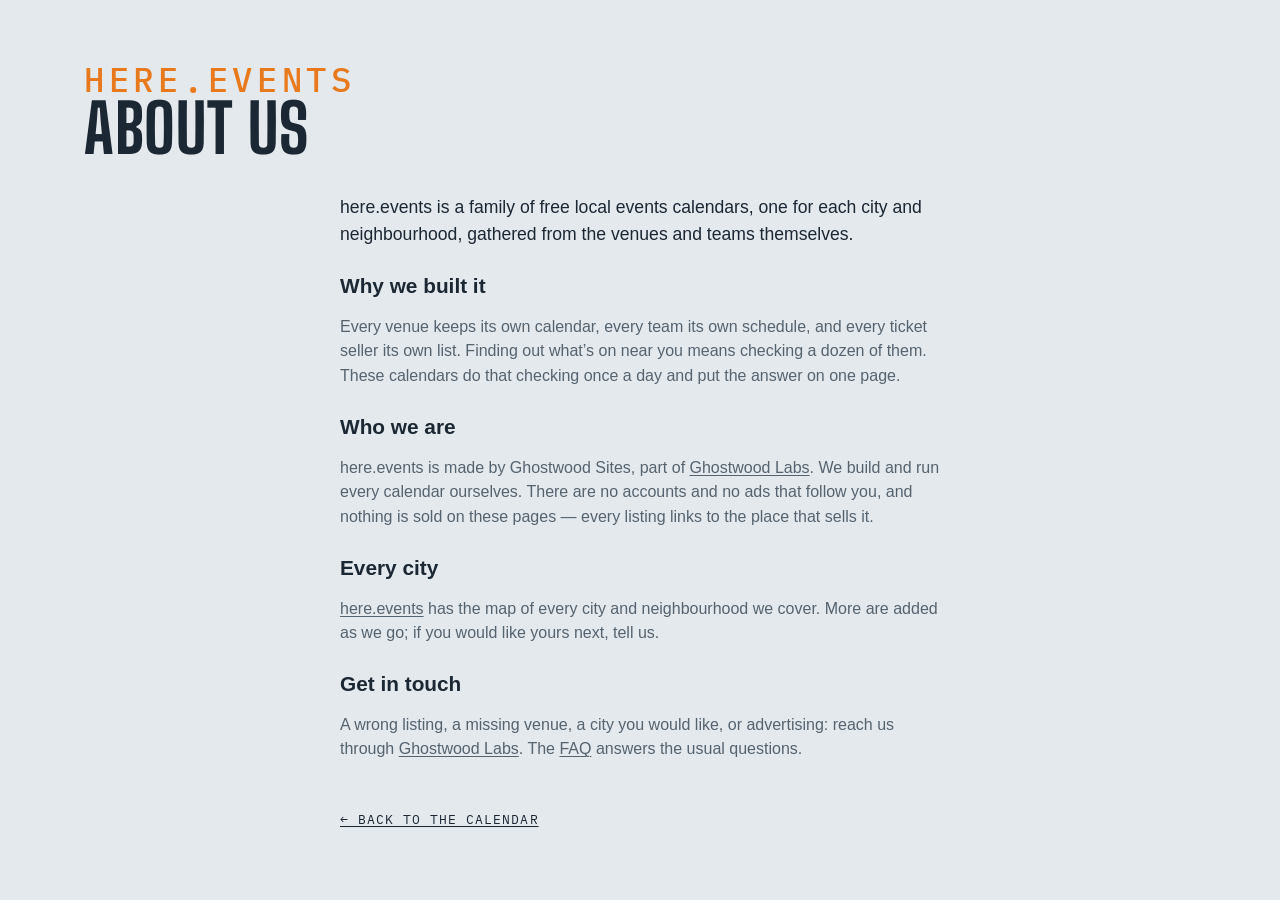
==== site/about.html @ 130ee38e "Sources and About Us as their own pages, FAQ the same on every site, More Cities centred Co-Authored" ====
<!DOCTYPE html>
<html lang="en">
<head>
<meta charset="utf-8">
<meta name="viewport" content="width=device-width, initial-scale=1, viewport-fit=cover">
<meta name="theme-color" media="(prefers-color-scheme: light)" content="#edf1f4">
<meta name="theme-color" media="(prefers-color-scheme: dark)" content="#141a20">
<script>
  try {
    var t = localStorage.getItem('lqa-theme');
    var PHONE = '(max-width: 640px), (pointer: coarse) and (max-height: 500px)';
    if ((t === 'light' || t === 'dark') && !matchMedia(PHONE).matches) document.documentElement.dataset.theme = t;
  } catch (e) { /* no storage — system it is */ }
</script>
<title>About Us — here.events</title>
<meta name="description" content="About here.events: free local events calendars for each city and neighbourhood, gathered from the venues and teams themselves.">
<link rel="icon" href="favicon.svg" type="image/svg+xml">
<link rel="preconnect" href="https://fonts.googleapis.com">
<link rel="preconnect" href="https://fonts.gstatic.com" crossorigin>
<link href="https://fonts.googleapis.com/css2?family=Big+Shoulders:opsz,wght@10..72,500;10..72,700&family=IBM+Plex+Mono:wght@400;500&display=swap" rel="stylesheet">
<link rel="stylesheet" href="styles.css?v=__V__">
<script src="city.js?v=__V__"></script>
</head>
<body>

<!-- the Ghostwood Labs mark, drawn once; the masthead and the footer <use> it -->
<svg width="0" height="0" style="position:absolute" aria-hidden="true">
  <symbol id="gw-mark" viewBox="0 0 576 576">
    <g fill="none" stroke="currentColor" stroke-width="24" stroke-linecap="round" stroke-linejoin="round">
      <path d="M300.19 51.03A26 26 0 0 1 275.81 51.03L235.63 29.71A26 26 0 0 0 210.57 30.08L103.63 91.02A26 26 0 0 0 90.5 113.61L90.5 161.4A26 26 0 0 1 77.38 183.98L39.62 205.52A26 26 0 0 0 26.5 228.1L26.5 347.9A26 26 0 0 0 39.62 370.48L77.38 392.02A26 26 0 0 1 90.5 414.6L90.5 462.39A26 26 0 0 0 103.63 484.98L210.57 545.92A26 26 0 0 0 235.63 546.29L275.81 524.97A26 26 0 0 1 300.19 524.97L340.37 546.29A26 26 0 0 0 365.43 545.92L472.37 484.98A26 26 0 0 0 485.5 462.39L485.5 414.6A26 26 0 0 1 498.62 392.02L536.38 370.48A26 26 0 0 0 549.5 347.9L549.5 228.1A26 26 0 0 0 536.38 205.52L498.62 183.98A26 26 0 0 1 485.5 161.4L485.5 113.61A26 26 0 0 0 472.37 91.02L365.43 30.08A26 26 0 0 0 340.37 29.71L300.19 51.03Z"/>
      <path d="M288 57.5L288 177.5"/>
      <path d="M288 518.5L288 403.5"/>
      <path d="M90.5 176.5L144.63 204.58A26 26 0 0 0 169.19 204.26L209.58 181.92A26 26 0 0 0 223 159.17L223 101.5L158.5 137.5"/>
      <path d="M485.5 176.5L431.37 204.58A26 26 0 0 1 406.81 204.26L366.42 181.92A26 26 0 0 1 353 159.17L353 101.5L417.5 137.5"/>
      <path d="M157 211L157 287.5"/>
      <path d="M419 211L419 287.5"/>
      <path d="M90.5 399.5L144.63 371.42A26 26 0 0 1 169.19 371.74L209.58 394.08A26 26 0 0 1 223 416.83L223 474.5L158.5 438.5"/>
      <path d="M485.5 399.5L431.37 371.42A26 26 0 0 0 406.81 371.74L366.42 394.08A26 26 0 0 0 353 416.83L353 474.5L417.5 438.5"/>
      <path d="M26.5 288L92 325.5L92 250.5"/>
      <path d="M549.5 288L484 325.5L484 250.5"/>
    </g>
  </symbol>
</svg>

<!-- About us (Steve, 2026-10-29: "Create an about us section just to the left of FAQ, make it work
     the same"): one shared page for every city, word for word, like the FAQ. Styled by .ad-page. -->
<header class="masthead">
  <div class="masthead-text">
    <p class="eyebrow">here.events</p>
    <h1>About Us</h1>
  </div>
</header>
<main class="ad-page about-page">
  <p class="ad-lead">here.events is a family of free local events calendars, one for each city and neighbourhood, gathered from the venues and teams themselves.</p>

  <h2>Why we built it</h2>
  <p>Every venue keeps its own calendar, every team its own schedule, and every ticket seller its own list. Finding out what’s on near you means checking a dozen of them. These calendars do that checking once a day and put the answer on one page.</p>

  <h2>Who we are</h2>
  <p>here.events is made by Ghostwood Sites, part of <a href="https://ghostwoodlabs.com/" rel="noopener">Ghostwood Labs</a>. We build and run every calendar ourselves. There are no accounts and no ads that follow you, and nothing is sold on these pages — every listing links to the place that sells it.</p>

  <h2>Every city</h2>
  <p><a href="https://here.events/">here.events</a> has the map of every city and neighbourhood we cover. More are added as we go; if you would like yours next, tell us.</p>

  <h2>Get in touch</h2>
  <p>A wrong listing, a missing venue, a city you would like, or advertising: reach us through <a href="https://ghostwoodlabs.com/" rel="noopener">Ghostwood Labs</a>. The <a href="faq.html">FAQ</a> answers the usual questions.</p>

  <a class="ad-back" href="./">← Back to the calendar</a>
</main>
</body>
</html>
---- site/styles.css ----
/* Lower Queen Anne Events — overcast-sky palette, marquee display type. */

:root {
  --sky: #e4e9ed;        /* overcast paper (a step down from #edf1f4, Steve 2026-10-12: "a little less glaring") */
  --mist: #f7f9fb;       /* card surface (was pure white) */
  --ink: #1b2733;        /* Puget ink */
  --ink-soft: #55636f;
  --ink-bright: #1b2733; /* the logo: pure white in the dark palette, ink here */
  --line: #c3ccd4;
  --gold: #e8791d;       /* Space Needle "Galaxy Gold" */
  --gold-soft: #fbe9d8;
  /* Color coding is muted (a step back from the pure primaries) and each
     group keeps to its own family so a dot or stripe reads as what it is:
     venues are cool (blue → violet → teal), event types are warm (yellow →
     orange → red → pink). */
  /* venue hues (chips, grid ticks, agenda tags): a sweep from teal through
     blue and violet to magenta, neighbors alternating light and dark */
  /* all three families sit a step back from the pure primaries: the same
     hues, less glare, so the stripes and ticks read after the titles */
  --v-arena: #9e2e2e; --v-onestadium: #9e5e2e; --v-fica: #9e8e2e; --v-convention: #7e9e2e; --v-fox: #4e9e2e; --v-bing: #2e9e3e; /* the rooms, one hue each (city.js cssVar), spread round the wheel */
  --v-riverfront: #2e9e6e; --v-mccarthey: #2e9e9e; --v-knitting: #2e6e9e; --v-nquest: #2e3e9e; --v-tribe: #4e2e9e; --v-avista: #7e2e9e;
  --v-roos: #9e2e8e; --v-fair: #9e2e5e;
  --venue-text: 72%;     /* how much of the venue hue the card's venue label keeps (light mode) */
  --tint: 26%;           /* the venue wash behind a series card (light mode; 13% in the dark palette) */
  --row-a: #f3f6f8; --row-b: #d6dde3; /* the list's rows alternate light and dark grey; only a series keeps its venue's hue (Steve, 2026-10-20) */
  /* event-type hues (calendar ticks, agenda right edge): concerts salmon and
     arts crimson keep clear of the brand orange; movies slate = "quiet" */
  --t-concert: #d9664f;
  --t-sports: #d4b106;
  --t-arts: #b8303f;
  --t-movie: #7a8a99;
  --t-community: #d63f9c;
  --t-expo: #2a9d8f;      /* conventions & expos: turquoise, the one hue the types didn't use */
  --t-bar: #c28a12;       /* bar nights: amber, an ale between the sports yellow and concert salmon */
  --alert: #e02b26;       /* cancelled / postponed notes: plain bright red */
  --barh-base: 3.4rem;   /* the pinned filter bar's height (chips 2.25rem + padding) */
  --titleh: 1.7rem;      /* the bar's title line (1.2rem + .5rem gap), added while scrolled */
  --barh: var(--barh-base); /* what the sticky things below the bar offset by */
  --rule: color-mix(in srgb, var(--line), var(--ink-soft)); /* list dividers: a step brighter than --line */
  /* the scorebug (the live game block, .tf-bug): a light panel in this theme, the broadcast's charcoal in the dark one (Steve, 2026-10-12: the charcoal panel on the light card looked bad) */
  --bug-bg: #f9fafb; --bug-frame: #c9d2da; --bug-ink: #1b2733; --bug-soft: #55636f; --bug-dim: #7c8894; --bug-rowline: #d5dce3; --bug-off: #b3bcc5; --bug-muted: #6b7784; --bug-score-bg: #ffffff; --bug-shadow: rgba(15, 25, 35, .10); --bug-redzone: #c8261f;
  --bug-bw: 1px; --frame: var(--line); --frame-w: 1px; /* the game block's frame and the bug's rules: hairlines in the card's line colour here, the 2px broadcast frame in the dark theme (Steve, 2026-10-12: "soften … the borders in general") */
  --cell-mix: 22%; --cell-ink: var(--ink); --cell-bar: 4px; --cell-shadow: none; /* the bug's team cells: a wash of the club colour with a bar of it at the left and ink type, instead of the solid cell ("soften the colors here") */
  --tick-mix: var(--ink); --tick-pct: 65%; /* the refresh countdown ring: the club's colour mixed toward ink here, toward white on the dark ground (the mix itself is written in the .tf-refresh rule: a token holding var(--team-2) would resolve here on :root, where no club colour exists, and come out empty) */
  --dot: color-mix(in srgb, var(--ink-soft) 40%, transparent); /* the dotted underline under the watch strip's links */
  --display: "Big Shoulders", "Arial Narrow", sans-serif;
  --body: -apple-system, BlinkMacSystemFont, "Segoe UI", "Helvetica Neue", sans-serif;
  --mono: "IBM Plex Mono", ui-monospace, Menlo, monospace;
}
/* Dark palette. Applies when the system prefers dark and the visitor hasn't
   picked Light, or whenever they've picked Dark (the toggle sets
   data-theme on <html>; "system" leaves it unset). The two blocks must
   stay identical — CSS has no way to give one ruleset two unrelated
   conditions. */
@media (prefers-color-scheme: dark) {
  :root:not([data-theme="light"]) {
    color-scheme: dark;
    --sky: #141a20; --mist: #1d252e; --ink: #e8edf1; --ink-soft: #9aa7b2; --ink-bright: #ffffff;
    --line: #333f4a; --gold: #f08a33; --gold-soft: #3a2a1a;
    --v-arena: #ea8686; --v-onestadium: #eab086; --v-fica: #eadb86; --v-convention: #cdea86; --v-fox: #a2ea86; --v-bing: #86ea94;
    --v-riverfront: #86eabf; --v-mccarthey: #86eaea; --v-knitting: #86bfea; --v-nquest: #8694ea; --v-tribe: #a286ea; --v-avista: #cd86ea;
    --v-roos: #ea86db; --v-fair: #ea86b0;
    --venue-text: 100%; --tint: 13%;
    --row-a: #1e252c; --row-b: #2c343c;
    --t-concert: #f0806a; --t-sports: #f2d21b; --t-arts: #d63a4f;
    --t-movie: #8b9db0; --t-community: #e660a8; --t-expo: #4fd1c5; --t-bar: #e3ad3c; --alert: #ff4b3e;
    --bug-bg: #2b2d30; --bug-frame: #c9cdd2; --bug-ink: #f4f4f4; --bug-soft: #d5d8dc; --bug-dim: #b9bec4; --bug-rowline: #5c6167; --bug-off: #6a6d72; --bug-muted: #4a4f56; --bug-score-bg: #fafafa; --bug-shadow: rgba(0, 0, 0, .35); --bug-redzone: #ff7b7b;
  --bug-bw: 2px; --frame: var(--ink-soft); --frame-w: 2px; --cell-mix: 100%; --cell-ink: #fff; --cell-bar: 0px; --cell-shadow: 0 1px 2px rgba(0, 0, 0, .5);
    --bug-bw: 2px; --frame: var(--ink-soft); --frame-w: 2px; --cell-mix: 100%; --cell-ink: #fff; --cell-bar: 0px; --cell-shadow: 0 1px 2px rgba(0, 0, 0, .5);
    --tick-mix: white; --tick-pct: 45%;
    --dot: color-mix(in srgb, var(--ink-soft) 60%, transparent);
  }
}
:root[data-theme="dark"] {
  color-scheme: dark;
  --sky: #141a20; --mist: #1d252e; --ink: #e8edf1; --ink-soft: #9aa7b2; --ink-bright: #ffffff;
  --line: #333f4a; --gold: #f08a33; --gold-soft: #3a2a1a;
  --v-arena: #ea8686; --v-onestadium: #eab086; --v-fica: #eadb86; --v-convention: #cdea86; --v-fox: #a2ea86; --v-bing: #86ea94;
  --v-riverfront: #86eabf; --v-mccarthey: #86eaea; --v-knitting: #86bfea; --v-nquest: #8694ea; --v-tribe: #a286ea; --v-avista: #cd86ea;
  --v-roos: #ea86db; --v-fair: #ea86b0;
  --venue-text: 100%; --tint: 13%;
  --row-a: #1e252c; --row-b: #2c343c;
  --t-concert: #f0806a; --t-sports: #f2d21b; --t-arts: #d63a4f;
  --t-movie: #8b9db0; --t-community: #e660a8; --t-expo: #4fd1c5; --t-bar: #e3ad3c; --alert: #ff4b3e;
  --bug-bg: #2b2d30; --bug-frame: #c9cdd2; --bug-ink: #f4f4f4; --bug-soft: #d5d8dc; --bug-dim: #b9bec4; --bug-rowline: #5c6167; --bug-off: #6a6d72; --bug-muted: #4a4f56; --bug-score-bg: #fafafa; --bug-shadow: rgba(0, 0, 0, .35); --bug-redzone: #ff7b7b;
  --tick-mix: white; --tick-pct: 45%;
  --dot: color-mix(in srgb, var(--ink-soft) 60%, transparent);
}
:root[data-theme="light"] { color-scheme: light; }

* { box-sizing: border-box; }
html { scroll-behavior: smooth; overflow-x: clip; } /* clip: the footer bleeds to the viewport edges */
@media (prefers-reduced-motion: reduce) { html { scroll-behavior: auto; } }
/* the page is 62rem wide, and steps wider on big screens so event names
   get a single line: the calendar column is fixed, so all of the extra
   width goes to the cards (the footer line follows) */
:root { --pagew: 62rem; }
@media (min-width: 1180px) { :root { --pagew: 72rem; } }
@media (min-width: 1360px) { :root { --pagew: 80rem; } }
body {
  /* no bottom padding: the sticky footer is the page's last thing, and any
     padding here would show as a blank band under it once the list is short.
     A column flex at least a viewport tall, so a short page (the Teams view
     with one team) still puts the footer at the bottom edge */
  display: flex; flex-direction: column; min-height: 100vh; min-height: 100dvh;
  margin: 0 auto; padding: 0 1.25rem; max-width: var(--pagew);
  background: var(--sky); color: var(--ink);
  font: 16px/1.55 var(--body);
}
/* flex items refuse to shrink below their content's minimum width, so one
   unwrappable line (a TV listing, the compact bar's title) would push a whole
   section past a phone's edge; let them shrink like blocks */
body > * { min-width: 0; }
a { color: inherit; text-underline-offset: 2px; }
:focus-visible { outline: 2px solid var(--ink-soft); outline-offset: 2px; }

/* ---- masthead ---- */
.masthead {
  display: flex; flex-wrap: wrap; gap: 1.5rem; align-items: flex-end;
  justify-content: space-between; padding: 2.5rem 0 1rem;
}
.eyebrow {
  font-family: var(--mono); font-size: .8rem; letter-spacing: .12em;
  text-transform: uppercase; color: var(--gold); margin: 0 0 .3rem;
}
h1 {
  font-family: var(--display); font-weight: 700; font-size: clamp(2.6rem, 7vw, 4.2rem);
  line-height: .92; text-transform: uppercase; letter-spacing: .01em; margin: 0;
}
.masthead-text { min-width: 0; max-width: 100%; } /* a flex item would grow to its widest line and push past a phone's edge */
/* "More Cities" (See All until 2026-10-13, Other Places until 2026-10-18): the pill before the theme pill, to the same map (Steve, 2026-10-12); in the pinned bar the chip's text folds away and the map glyph stays */
/* Add To My Calendar: the first of the masthead's tools (Steve, 2026-10-26, "should move here" — beside More Cities; in the bar from 2026-09-16 until then), sized like the More Cities pill beside it */
.masthead-tools #subscribeBtn { order: 3; display: inline-flex; align-items: center; gap: .45rem; min-height: calc(1.7rem + 8px); padding: 0 .95em; }
.masthead-tools #subscribeBtn svg { width: 1rem; height: 1rem; flex: none; }
.masthead-tools #subscribeBtn:hover { border-color: var(--ink-soft); }
.bar-title .masthead-tools #subscribeBtn { min-height: 1.7rem; padding: 0 .5em; } /* icon-only in the title line, like the pill (the label rule is .bar-title .masthead-tools .chip span) */
.masthead-tools .see-all { order: 4; display: inline-flex; align-items: center; gap: .45rem; min-height: calc(1.7rem + 8px); padding: 0 .95em; text-decoration: none; }
.masthead-tools .see-all svg { width: 1rem; height: 1rem; fill: none; stroke: currentColor; stroke-width: 1.6; stroke-linejoin: round; stroke-linecap: round; }
.masthead-tools .see-all:hover { border-color: var(--ink-soft); }
.bar-title .masthead-tools .see-all { min-height: 1.7rem; padding: 0 .5em; }
/* the mark and the name as one thing: the mark stretches to the text's
   height (eyebrow + title) and keeps square, in the footer mark's white */
.masthead { --mast-title: clamp(2.6rem, 7vw, 4.2rem); } /* the title's size; the eyebrow and the mark are cut from it */
.masthead h1 { font-size: var(--mast-title); }
/* the picture (Steve, 2026-09-21: line art, the Needle's crown the focus):
   the top of the Space Needle from the Highsmith aerial, traced to single
   smooth lines at build (a gradient-magnitude pass over the photo, see the
   memory note), a 4.5:1 window from the spire tip to the Queen Anne treeline
   with the Needle centred and the Cascades ridge behind
   (design/lqa-masthead-lines-gen.py). The
   drawing is a luminance mask (masthead-lines.png, white = line) over a box
   of ink, so the lines are the palette's own ink in either theme. A band
   behind the masthead, the Needle toward the right, dissolving into the page
   on every side — no hard edge where the art stops (Steve, 2026-09-21) */
.masthead { min-height: 11rem; overflow: hidden; isolation: isolate; } /* a slim band (Steve, 2026-09-20: minimal) */
.masthead-photo { /* the drawing fills the gap between the name and the theme pill (Steve, 2026-10-05: "in all the modes try to make it fill this space"): a flex item between them, as tall as the band (the negative margins reach over the band's padding) */
  order: 1; flex: 1 1 0; align-self: stretch; min-width: 0; z-index: -1;
  margin: -2.5rem 0 -1rem; pointer-events: none;
  background: #fff; opacity: .9; /* white lines on the dark palette, black on the light one (Steve: "white and black with antialiasing") */
  -webkit-mask-image: url(masthead-lines.png), linear-gradient(to right, transparent 0%, #000 10%, #000 92%, transparent 100%), linear-gradient(to bottom, #000 0%, #000 58%, transparent 100%);
  mask-image: url(masthead-lines.png), linear-gradient(to right, transparent 0%, #000 10%, #000 92%, transparent 100%), linear-gradient(to bottom, #000 0%, #000 58%, transparent 100%);
  -webkit-mask-size: auto 100%, 100% 100%, 100% 100%; mask-size: auto 100%, 100% 100%, 100% 100%; /* the drawing at the band's height, however wide the gap: the Needle stays whole, the ridge beside it shows as far as the gap allows */
  -webkit-mask-position: 50% 0%, 0 0, 0 0; mask-position: 50% 0%, 0 0, 0 0; /* the Needle is at the drawing's centre, so its spire is the centre of the gap at every width (Steve, 2026-10-05: "make the center the top of the needle") */
  -webkit-mask-repeat: no-repeat; mask-repeat: no-repeat;
  mask-mode: luminance, alpha, alpha;
  -webkit-mask-composite: source-in; mask-composite: intersect;
}
.masthead-tools { order: 2; }
:root[data-theme="light"] .masthead-photo { background: #000; opacity: .7; }
@media (prefers-color-scheme: light) { :root:not([data-theme="dark"]) .masthead-photo { background: #000; opacity: .7; } }
.masthead-text { position: relative; }
.masthead .eyebrow { font-size: calc(var(--mast-title) * .5); font-weight: 500; letter-spacing: .14em; margin-bottom: .1rem; line-height: 1; } /* "Seattle": half the title's size (Steve, 2026-09-16: twice the quarter it was), a shade bolder */
/* the masthead's tools (Steve, 2026-09-14): Add To My Calendar (back here
   2026-10-26), the More Cities pill and the theme pill at the masthead's
   right end — the bar below keeps its room for the switch, filters, search,
   the clubs and the season calendar chip */
.masthead { position: relative; }
.masthead-tools { display: flex; align-items: center; gap: .6rem; flex: none; margin-left: auto; }
.sub { color: var(--ink-soft); max-width: 34rem; margin: .8rem 0 0; }

.updated { /* the "Updated …" stamp: an eyebrow line under the title, spaced like the one above it */
  margin: .3rem 0 0; min-height: 1em;
}
/* Solid-ink pill with the page background as its text — a dark pill in
   light mode, a light one in dark — softened on hover (the event sheet's
   Tickets button). */
.btn-cal {
  display: inline-flex; align-items: center; gap: .55em; margin: auto 0;
  font: 600 1rem/1 var(--body); color: var(--sky); background: var(--ink);
  border: 0; border-radius: 999px; padding: .85em 1.4em .85em 1.15em; cursor: pointer;
  transition: background .15s, color .15s;
}
.btn-cal svg { width: 1.15em; height: 1.15em; flex: none; }
.btn-cal:hover { background: var(--ink-soft); color: var(--sky); }
/* the subscribe pop: app.js placeSubscribePop fixes it under the masthead's
   Add To My Calendar button (right edges aligned); these are the fallback
   position and the look */
.pop {
  position: absolute; right: 0; top: calc(100% + 1.1rem); z-index: 10;
  width: min(18rem, 100%); background: var(--mist); border: 1px solid var(--line);
  border-radius: 8px; padding: 1rem 1.1rem; box-shadow: 0 8px 28px rgba(15, 25, 35, .18);
  font-size: .92rem;
}
.pop p { margin: 0 0 .6rem; }
.pop > :last-child { margin-bottom: 0; }
/* everything in the pop sits on one centre line: the checkbox row, the
   three named calendar tiles, the QR / Copy Link chips, then the note */
.pop-tiles { display: grid; grid-template-columns: repeat(3, 4.6rem); justify-content: center; gap: .6rem; margin: 0 0 .7rem; }
.pop-tools { display: flex; justify-content: center; gap: .5rem; margin: 0 0 .9rem; }
.pop-tools .chip { display: inline-flex; align-items: center; gap: .4rem; text-decoration: none; padding: .45em .85em; }
.pop-tools .chip svg { width: 1rem; height: 1rem; flex: none; color: var(--gold); }
.pop-tools .chip:hover { border-color: var(--ink-soft); }
/* Copy Link: a check replaces the icon for a moment after copying */
.pop-tools .chip.is-done svg { display: none; }
.pop-tools .chip.is-done::before { content: "✓"; font-weight: 700; line-height: 1; }
.qr-panel { text-align: center; margin-bottom: .6rem; }
#qrImg {
  display: inline-block; width: 170px; height: 170px;
  background: #fff; padding: 6px; border-radius: 8px;
}
#qrImg svg { display: block; width: 100%; height: 100%; }
/* a tile: the service's icon over its name */
.tile {
  display: grid; justify-items: center; gap: .4rem;
  padding: .6rem .3rem .5rem; border: 1px solid var(--line); border-radius: 10px;
  background: var(--sky); text-decoration: none; color: var(--ink-soft);
}
.tile-logo { width: 2.4rem; height: 2.4rem; border-radius: 8px; object-fit: contain; }
.tile span { font-family: var(--mono); font-size: .62rem; text-transform: uppercase; letter-spacing: .08em; line-height: 1; }
.tile:hover { border-color: var(--ink-soft); color: var(--ink); }
/* ---- filter bar: one row of matching chips ---- */
/* Funnel (filters), Reset, Copy link, Add To Calendar, then the theme toggle
   at the right end. position: relative makes the bar the box the subscribe
   pop hangs from. */
.filterbar {
  display: flex; flex-wrap: nowrap; gap: .6rem; align-items: center;
  margin: .75rem 0 0; position: relative;
}
.filterbar > * { flex-shrink: 0; }
.filterbar .chip {
  display: inline-flex; align-items: center; gap: .45rem; min-height: 2.25rem;
  position: relative; /* for the visually-hidden labels in .is-tight */
}
.filterbar .chip svg { width: 1rem; height: 1rem; flex: none; }
.filterbar .chip:not(:disabled):hover { border-color: var(--ink-soft); }
/* the funnel's chevron is the panel's open/closed indicator. Its outline is
   deliberately the same whether or not a filter is active — Reset lighting
   up is the "something's filtered" signal. */
/* The bar can't wrap. When its content wouldn't fit — app.js measures and
   sets .is-tight — the view switch's words go (see .view-toggle); the labeled
   Add To My Calendar chip that used to shed its label here left the bar for
   the masthead 2026-10-26. */
/* the Teams chip is a switch: solid while its view is on show */
/* the view switch: list | month | home teams, a three-stop pill like the theme's (same rules, .view-toggle) */
.view-toggle[data-active="month"] .theme-knob { left: calc(3px + var(--tt)); }
.view-toggle[data-active="teams"] .theme-knob { left: calc(3px + 2 * var(--tt)); }
.view-toggle button[aria-checked="true"] { color: var(--sky); }
/* while the Teams view is up the agenda's own controls step aside — the
   filters, search, the Today floater, Add To Calendar and the phone's calendar chip */
html.teams-open .search-wrap,
html.teams-open .cal-toggle { display: none; } /* Add To Calendar stays: in Teams mode it offers the club's season feed */
html.teams-open #calToday { display: none; }
.cal-side:not(.is-float) .cal { margin-bottom: 1.6rem; } /* room for the TODAY tab below the docked card */
/* the search box: a chip that takes typing, a magnifier at its right end and
   no placeholder; it gives up width first when the row gets tight */
.filterbar .search-wrap { position: relative; display: flex; flex: 1 1 10rem; min-width: 10rem; max-width: none; } /* the whole of the row's slack (Steve, 2026-10-24, "span the full width"; capped at 28rem from 2026-09-15 until then) */ /* takes whatever room the row has left, never less than a word's worth: the chips drop their labels first (is-tight) */
#searchBox {
  width: 100%; font: 500 .85rem/1 var(--body); color: var(--ink); background: var(--mist);
  border: 1px solid var(--line); border-radius: 999px; padding: .5em 2.4em .5em .95em; min-height: 2.25rem;
  -webkit-appearance: none; appearance: none;
}
#searchBox::-webkit-search-cancel-button { margin-right: .2em; }
/* hover and focus both just brighten the edge — no orange ring on a text box */
#searchBox:hover { border-color: var(--ink-soft); }
#searchBox:focus, #searchBox:focus-visible { outline: none; border-color: var(--ink); }
.search-wrap svg {
  position: absolute; right: .85rem; top: 50%; width: 1rem; height: 1rem;
  transform: translateY(-50%); color: var(--ink-soft); pointer-events: none;
}
/* Right end of the bar, left to right: the calendar chip (narrow layouts
   only), then the season calendar chip (DOM order keeps the chips together;
   flex order places them); the search box grows to fill the gap before them.
   Add To My Calendar was the bar's last chip from 2026-09-16 to 2026-10-26. */
#calToggle { order: 2; }
#viewToggle { order: -1; } /* the view switch leads the bar in either mode (Steve, 2026-09-14) */
/* light / dark: a two-stop pill at the bar's right end, the ink knob
   sliding under the stop in effect (the system's side until a click) */
.theme-toggle {
  position: relative; display: inline-flex; order: 5;
  padding: 3px; border: 1px solid var(--line); border-radius: 999px; background: var(--mist);
}
.theme-toggle { --tt: 2rem; cursor: pointer; } /* stop width — wider on phones for the tap target; the rim and the knob are click targets too (a press anywhere steps the pill) */
.theme-toggle button {
  position: relative; z-index: 1; width: var(--tt); height: 1.7rem; cursor: pointer;
  background: none; border: 0; padding: 0; color: var(--ink-soft); border-radius: 999px;
  display: grid; place-items: center;
}
.theme-toggle button svg { width: 1rem; height: 1rem; }
.theme-toggle button[aria-checked="true"] { color: var(--sky); } /* still a click target: any stop flips */
.theme-toggle button:not([aria-checked="true"]):hover { color: var(--ink); }
.theme-knob {
  position: absolute; top: 3px; left: 3px; width: var(--tt); height: calc(100% - 6px);
  border-radius: 999px; background: var(--ink); transition: left .18s; /* ink knob, page-colored icon — like a checked box */
}
.theme-toggle[data-active="dark"] .theme-knob { left: calc(3px + var(--tt)); }
.theme-toggle[data-active="system"] .theme-knob { left: calc(3px + 2 * var(--tt)); }
@media (prefers-reduced-motion: reduce) { .theme-knob { transition: none; } }
/* the view stops carry their words — List · Month · Teams — while the bar has room (Steve, 2026-10-24,
   "span the full width … display text for the icons if there is space"; Kona first, every city the same day):
   is-tight (app.js fitFilterBar / fitTeamStrip) drops them back to icons, and the ink knob is measured under
   the lit stop by app.js placeKnob (--knob-x/--knob-w), whatever its width. After the .theme-toggle rules so
   width: auto wins. */
.view-toggle button { width: auto; min-width: var(--tt); padding: 0 .7rem 0 .55rem; gap: .4rem; display: inline-flex; align-items: center; justify-content: center; }
.view-toggle .vt-label { font: 500 .8rem/1 var(--body); letter-spacing: .01em; white-space: nowrap; }
.filterbar.is-tight .view-toggle button { padding: 0; width: var(--tt); }
.filterbar.is-tight .vt-label { display: none; }
.view-toggle[data-active] .theme-knob { left: var(--knob-x, 3px); width: var(--knob-w, var(--tt)); transition: left .18s, width .18s; }
@media (prefers-reduced-motion: reduce) { .view-toggle[data-active] .theme-knob { transition: none; } }
/* the Filter button rides at the end of the view pill, past a hairline, in every mode (Steve, 2026-10-24,
   "for all sites, and modes combine these"): icon + word like the stops, the word going with is-tight; while
   the panel is open it wears the ink like a knob of its own. It is not a stop: the knob never moves to it. */
.view-toggle .vt-filter { width: auto; min-width: var(--tt); padding: 0 .7rem 0 .55rem; } /* a stop like the others — no divider (Steve, 2026-10-24: "vert lines should be consistent") */
.filterbar.is-tight .view-toggle .vt-filter { width: auto; padding: 0 .35rem 0 .4rem; }
.view-toggle .vt-filter[aria-expanded="true"], .view-toggle .vt-filter[aria-expanded="true"]:hover { background: var(--ink); color: var(--sky); border-radius: 999px; }
/* the bar stays pinned at the top while the list scrolls (--barh is its
   height — the month dividers and the calendar strip stick just below it);
   the panel floats open under it, over the content, which stays put */
.filter-area {
  position: sticky; top: 0; z-index: 30; background: var(--sky);
  padding: .55rem 0 .6rem; margin-top: .2rem;
}
.filter-area .filterbar { margin: 0; }
/* the pinned bar's title: one slim line above the chips in the masthead's
   face, shown once the masthead itself has scrolled off; --titleh is what
   it adds to the bar, and html.is-scrolled adds that to --barh */
.bar-title { /* one size for all three parts */
  display: flex; align-items: baseline; gap: .9rem; white-space: nowrap;
  font-family: var(--display); font-weight: 700; font-size: 1.1rem; line-height: 1.2rem;
  text-transform: uppercase; letter-spacing: .02em; margin: 0 0 .5rem;
}
.bar-title[hidden] { display: none; } /* an author display beats the UA [hidden] rule */
.eyebrow[hidden], .bar-eyebrow[hidden] { display: none; } /* an empty eyebrow (a city with no neighbourhood) takes no room */
.bar-name { min-width: 0; overflow: hidden; text-overflow: ellipsis; } /* the title gives way first */
.bar-eyebrow { /* "Seattle" and "Updated …" in the masthead's eyebrow face */
  flex: none; font-family: var(--mono); font-weight: 400; letter-spacing: .08em; color: var(--gold);
}
#barUpdated { display: none; } /* the stamp is the footer's alone (Steve, 2026-09-16) */
html.is-scrolled { --titleh: 2.2rem; --barh: calc(var(--barh-base) + var(--titleh)); } /* the title line carries the masthead's tools while scrolled (app.js markStuck moves them): 1.7rem chips + the .5rem gap */
/* the tools in the title line: icon-only chips a size down, the theme pill scaled to match, at the line's right end (the pop still hangs from the bar below) */
.bar-title .masthead-tools { align-self: center; margin-left: auto; gap: .4rem; }
.bar-title .masthead-tools .chip { min-height: 1.7rem; padding: .2em .5em; }
.bar-title .masthead-tools .chip span { position: absolute; width: 1px; height: 1px; overflow: hidden; clip: rect(0 0 0 0); white-space: nowrap; }
.bar-title .masthead-tools .chip svg { width: 1rem; height: 1rem; }
.bar-title .theme-toggle { zoom: .8; }
.filter-panel {
  position: absolute; left: 0; right: 0; top: calc(100% + .5rem); z-index: 20;
  background: var(--mist); border: 1px solid var(--line);
  border-radius: 10px; padding: 1rem 1.1rem;
  box-shadow: 0 12px 36px rgba(0, 0, 0, .3);
  max-height: calc(100vh - 8rem); max-height: calc(100dvh - 8rem); overflow-y: auto;
}
/* Kayak-style panel: columns of checkbox rows, Select all | Clear all links
   per group, an "only" link on hover, and an event count on the right. */
/* the groups sit in columns with a rule between them (a rule above, on
   phones, where they stack) */
.fp-cols { display: grid; grid-template-columns: repeat(auto-fit, minmax(18rem, 1fr)); gap: 1.25rem 0; } /* wide enough that no name wraps; tablets get two columns */
.fp-group { padding: 0 1.25rem; min-width: 0; } /* columns share the width evenly; a long name clips with an ellipsis rather than pushing the next column out of the panel (2026-10-18, the neighbourhood rows) */
.fp-group:first-child { padding-left: 0; }
.fp-group:last-child { padding-right: 0; }
.fp-group + .fp-group { border-left: 1px solid var(--line); }
@media (max-width: 640px) {
  .fp-group { padding: 0; }
  .fp-group + .fp-group { border-left: 0; border-top: 1px solid var(--line); padding-top: 1.1rem; }
}
/* top row: preset chips (the lit one matches the current state) with the
   Sold Out and Holidays switches pushed to the right. They are switches, not
   allow boxes like the rows below (one narrows the list, one adds days), so
   they wear a pill-and-knob face instead of the tick box */
.fp-switch { position: relative; display: flex; align-items: center; gap: .5rem; cursor: pointer; }
.fp-switch input { position: absolute; opacity: 0; width: 1px; height: 1px; }
.sw {
  flex: none; width: 2rem; height: 1.15rem; position: relative;
  border: 1.5px solid var(--ink-soft); border-radius: 1rem; background: var(--mist);
  transition: background .15s, border-color .15s;
}
.sw::after {
  content: ""; position: absolute; top: .1rem; left: .1rem; width: .75rem; height: .75rem;
  border-radius: 50%; background: var(--ink-soft); transition: transform .15s, background .15s;
}
.fp-switch input:checked + .sw { background: var(--ink); border-color: var(--ink); }
.fp-switch input:checked + .sw::after { transform: translateX(.85rem); background: var(--mist); }
.fp-switch:hover .sw { border-color: var(--ink); }
.fp-switch input:focus-visible + .sw { outline: 2px solid var(--ink-soft); outline-offset: 2px; }
.fp-top { display: flex; align-items: center; gap: 1rem; padding: 0 1.25rem; margin: 0 0 1.1rem; }
/* one row that scrolls sideways at every width, never wraps (Steve,
   2026-09-22); a right-edge fade (.is-more-right, app.js presetEdge) says
   more chips sit beyond the edge and lifts once scrolled to the end */
.fp-presets { display: flex; flex-wrap: nowrap; align-items: center; gap: .4rem; flex: 1; min-width: 0; overflow-x: auto; scrollbar-width: none; padding: 2px 0; scroll-padding: 0 1rem; }
.fp-presets::-webkit-scrollbar { display: none; }
.fp-presets.is-more-right { -webkit-mask-image: linear-gradient(to right, #000 calc(100% - 2.6rem), transparent); mask-image: linear-gradient(to right, #000 calc(100% - 2.6rem), transparent); }
.fp-preset { flex: none; }
.fp-soldout { margin-left: auto; white-space: nowrap; flex: none; }
.fp-holidays { white-space: nowrap; flex: none; }
.fp-preset { font-size: .8rem; padding: .4em .85em; min-height: 2rem; }
.fp-preset:hover { border-color: var(--ink-soft); }
.fp-preset.is-on { background: var(--ink); color: var(--sky); border-color: var(--ink); }
.fp-group h3 {
  white-space: nowrap; /* never wraps (Steve, 2026-09-22) */
  font-family: var(--mono); font-size: .68rem; text-transform: uppercase;
  letter-spacing: .1em; color: var(--ink); margin: 0 0 .35rem; font-weight: 700; /* bold, ink (Steve, 2026-09-22) */
  display: flex; align-items: baseline; gap: .6rem;
}
/* All · None at the heading's right end: plain words in the heading's own face, not chips */
.fp-allnone { margin-left: auto; display: inline-flex; align-items: baseline; gap: .35rem; font-weight: 500; color: var(--ink-soft); } /* the links stay quiet next to the bold title */
.fp-allnone i { font-style: normal; opacity: .6; }
.fp-set { font: inherit; letter-spacing: inherit; text-transform: inherit; color: var(--ink-soft); background: none; border: 0; padding: 0; cursor: pointer; text-decoration: underline; text-decoration-color: color-mix(in srgb, var(--ink-soft) 50%, transparent); text-underline-offset: 2px; }
.fp-set:hover { color: var(--ink); text-decoration-color: currentColor; }
.fp-list { display: flex; flex-direction: column; }
.fp-list + h3 { margin-top: 1rem; } /* a second group stacked in the same column */
.fp-list[hidden] + h3 { margin-top: 0; } /* a group folded away leaves the next heading level with the other columns' */
.fp-row { display: flex; align-items: center; gap: .5rem; padding: .3rem .35rem; border-radius: 6px; }
.fp-row:hover { background: var(--sky); }
.fp-check { position: relative; display: flex; align-items: center; gap: .6rem; cursor: pointer; min-width: 0; }
/* the Show | Hide pair at the row's end (Steve, 2026-09-22, third pass):
   two small words joined into one pill. Neither lit = no preference; the
   lit one is ink. Hide lit strikes the row's name */
.fp-seg { flex: none; display: inline-flex; margin-left: auto; border: 1.5px solid var(--line); border-radius: 999px; background: var(--mist); overflow: hidden; }
.fp-seg-b {
  font: inherit; font-size: .68rem; line-height: 1; letter-spacing: .02em; color: var(--ink-soft);
  background: none; border: 0; padding: .28rem .55rem; margin: 0; cursor: pointer;
}
.fp-seg-b + .fp-seg-b { border-left: 1.5px solid var(--line); }
.fp-seg-b:hover { color: var(--ink); background: color-mix(in srgb, var(--ink) 8%, transparent); }
.fp-seg-b[aria-pressed="true"] { color: var(--mist); background: var(--ink); }
.fp-seg-b:focus-visible { outline: 2px solid var(--ink-soft); outline-offset: 2px; }
.fp-check:hover .fp-name { color: var(--ink); }
.fp-name { font-size: .88rem; display: flex; align-items: center; gap: .45rem; white-space: nowrap; min-width: 0; }
.fp-name > * { overflow: hidden; text-overflow: ellipsis; } /* never wraps; a too-narrow column clips with an ellipsis */
.fp-name a { text-decoration-color: var(--line); }
.fp-name a:hover { text-decoration-color: var(--ink-soft); }
.fp-row:has(.fp-seg[data-mode="ex"]) .fp-name { opacity: .55; } /* a hidden row reads dimmed — the colour change alone, no strike-through (Steve, 2026-10-05) */
/* a city-wide site folds its column by neighbourhood (seattle-events, 2026-10-18): the neighbourhood's row carries a chevron that
   opens the rooms under it, indented behind a hairline; its Show | Hide pair works every room at once */
.fp-hood .fp-name { font-weight: 600; }
.fp-fold { flex: none; width: 1.15rem; height: 1.15rem; display: inline-flex; align-items: center; justify-content: center; border: 0; border-radius: 4px; background: none; padding: 0; margin: 0 -.1rem 0 -.2rem; color: var(--ink-soft); cursor: pointer; }
.fp-fold:hover { color: var(--ink); background: color-mix(in srgb, var(--ink) 8%, transparent); }
.fp-fold svg { width: .72rem; height: .72rem; transition: transform .15s; }
.fp-fold[aria-expanded="true"] svg { transform: rotate(90deg); }
.fp-sub { display: flex; flex-direction: column; margin: 0 0 .25rem 1rem; padding-left: .3rem; border-left: 1px solid var(--line); }
.fp-sub[hidden] { display: none; }
.fp-tail .fp-name { color: var(--ink-soft); font-style: italic; } /* the "More rooms" row at a group's foot: the rooms the usual view hides, folded (2026-10-18) */
.fp-tail:has(.fp-seg[data-mode="ex"]) .fp-name { opacity: 1; } /* it is usually all-Hide; dimming it too would make it vanish */
/* three groups — the two venue lists (Lower Queen Anne the wider), Teams
   (Steve, 2026-09-20; Capacity rows dropped 2026-09-22) */
@media (min-width: 641px) and (max-width: 899px) { .fp-tree .fp-cols { grid-template-columns: 1.1fr 1fr; } .fp-tree .fp-group:nth-child(3) { grid-column: 1; border-left: 0; padding-left: 0; padding-right: 1.25rem; border-top: 1px solid var(--line); padding-top: 1rem; margin-top: -.25rem; } } /* tablets: two columns, Teams under Lower Queen Anne (three squeezed the headings into wraps) */
@media (min-width: 900px) { .fp-tree .fp-cols { grid-template-columns: 1.15fr 1fr 1fr; } .fp-tree { right: auto; width: min(100%, 58rem); } } /* three columns of about twelve rows each (Festivals under Home Teams, 2026-10-05); the panel no wider than they need — it used to run the toolbar's width and stretch the rows across it (Steve: "feel free to shrink the width of the filter pop up") */
.fp-note { font-family: var(--mono); font-size: .66rem; color: var(--ink-soft); letter-spacing: .04em; margin-left: .35rem; } /* a band's seat range after its name */
.chip {
  font: 500 .85rem/1 var(--body); cursor: pointer; border-radius: 999px;
  padding: .5em .95em; background: var(--mist); color: var(--ink);
  border: 1px solid var(--line);
}

/* ---- agenda layout: list + docked mini calendar ---- */
.agenda { margin-top: 1.6rem; }
/* the view note: one plain line above the list while the view is not the
   usual one, the way back at its right (app.js renderViewNote) */
.view-note { display: flex; align-items: center; gap: .8rem; flex-wrap: wrap; margin: 0 0 1.1rem; padding: .55rem .9rem; border: 1px solid var(--line); border-radius: 10px; background: var(--mist); font-size: .88rem; }
.fp-group h3[hidden], .fp-list[hidden] { display: none; } /* a group with no rows in this city folds away with its heading (the flex displays above would otherwise beat [hidden]; Steve, 2026-10-11) */
.view-note[hidden] { display: none; }
.view-note .chip { margin-left: auto; font-size: .78rem; padding: .3em .75em; min-height: 1.9rem; }
/* the toast: a word above the footer after hiding something from the sheet, with Undo */
.toast { position: fixed; left: 50%; bottom: calc(3.6rem + env(safe-area-inset-bottom)); transform: translateX(-50%); z-index: 40; display: flex; align-items: center; gap: 1rem; padding: .6rem .6rem .6rem 1rem; border-radius: 999px; background: var(--ink); color: var(--sky); font-size: .88rem; box-shadow: 0 12px 36px rgba(0, 0, 0, .35); max-width: calc(100vw - 2rem); }
.toast[hidden] { display: none; }
.toast button { font: 700 .82rem/1 var(--body); color: var(--gold); background: none; border: 1px solid color-mix(in srgb, var(--sky) 35%, transparent); border-radius: 999px; padding: .45em .9em; cursor: pointer; }
.toast button:hover { border-color: var(--sky); }
.agenda, .teams { margin-bottom: 1.5rem; } /* the gap above the footer (its own top margin is auto) */
.agenda-layout {
  display: grid; grid-template-columns: minmax(0, 1fr) 18rem;
  gap: 0 2.5rem; align-items: start;
}
.agenda-layout > ol { grid-column: 1; }
.cal-side { position: sticky; top: calc(var(--barh) + .5rem); grid-column: 2; grid-row: 1; } /* same offset under the bar as the pops */
/* the Add To Calendar pop hangs over the docked calendar (same width, same right edge)
   and is shorter, so the calendar steps out while the pop is open */
.cal-side:not(.is-float) .cal { transition: opacity .15s; }
html.pop-open .cal-side:not(.is-float) .cal { opacity: 0; pointer-events: none; }
/* Below the page's full width (62rem + padding) the calendar never docks —
   beside the list it would squeeze the cards to a sliver — so from here
   down it floats over the list instead. */
@media (max-width: 1023px) {
  .agenda-layout { display: flex; flex-direction: column; }
  /* the grid's align-items: start carries over; the strip must span the
     column or it shrinks to its content (it has none, so its right edge —
     where the handle hangs — would be the left edge of the page) */
  .cal-side { align-self: stretch; width: 100%; }
  /* a zero-height sticky strip, first in the column, carrying the handle
     (hanging off its right end) and the floating calendar; both ride along
     as the list scrolls */
  .cal-side { order: -1; height: 0; top: calc(var(--barh) + .5rem); z-index: 15; }
  .cal-side.is-float .cal {
    position: absolute; z-index: 14; right: 0; top: 0; /* right under the pinned bar */
    width: min(22rem, 100%);
    max-height: calc(100vh - 5rem); max-height: calc(100dvh - 5rem); overflow-y: auto;
  }
  .cal-side.is-float .cal-month { box-shadow: 0 12px 36px rgba(0, 0, 0, .3); }
}

/* ---- the Month view: the month's events, as the filters leave them, on one calendar ---- */
html.month-open .agenda-layout, html.month-open .cal-toggle { display: none; } /* the list and its mini calendar step aside; the board is the month */
/* ---- the month view: one continuous grid of weeks, square days (Steve, 2026-09-15) ----
   The grid runs from this month on with no end (app.js appends months as
   the sentinel nears the window), sized to the window: seven squares across,
   the page scrolling down them under the pinned filter bar; the ‹ MONTH ›
   header and the weekday row stick under the bar and name the month at the
   top (the sticky footer stays pinned at the bottom as everywhere). A day
   carries its events' names only, as many as fit, the rest folded into
   "+N more" (fitBoardCells); a tap on the day opens the card listing them all. */
.month-board[hidden] { display: none; }
.month-board { margin: 0 auto; max-width: 100%; position: relative; } /* app.js sizeBoard sets its width: seven squares that show the whole month in the window at the top of the page, centred when that is narrower than the page */
.mb-sticky { position: sticky; top: var(--barh); z-index: 6; background: var(--sky); padding-top: 1.9rem; } /* the room is the TODAY tab's, which rises from the header (Steve: an up tab) */
.mb-head { position: relative; } /* the tab and, on a centred board, the vertical month name hang off it */
/* TODAY over the month view's header: the same tab, upside down — rising from the header's top edge */
.cal-head button.cal-today-tab { width: auto; height: auto; min-width: 0; min-height: 0; display: inline-flex; border-radius: 6px 6px 0 0; } /* not the header's arrow-button size, nor the phones' 2.75rem touch minimum */
.cal-head button.cal-today-tab svg { width: .85rem; height: .85rem; }
.cal-head button.cal-today-tab[hidden] { display: none; } /* the override above would otherwise beat [hidden] */
.mb-head .cal-today-tab { top: auto; bottom: 100%; border-top: 2px solid var(--ink-soft); border-bottom: 0; border-radius: 6px 6px 0 0; padding: .24rem .7rem .3rem; box-shadow: 0 -3px 8px rgba(0, 0, 0, .25); }
/* the board centred narrower than the page (sizeBoard's is-narrow): the months' names stand beside their blocks, so the header keeps only ‹ › */
/* …and on a centred board the header goes altogether (Steve, 2026-09-16: "useless" — the names beside the blocks say the month and open the picker; scrolling moves the months); what stays is the sticky anchor, a hair tall, and TODAY as a chip under the filter bar while another month is at the top */
.month-board.is-narrow .mb-head { display: none; }
.month-board.is-narrow .mb-sticky { padding-top: 0; height: .4rem; }
.month-board.is-narrow .mb-sticky > .cal-today-tab { top: .4rem; bottom: auto; border: 2px solid var(--ink-soft); border-radius: 6px; box-shadow: 0 3px 8px rgba(0, 0, 0, .25); } /* painted: the days scroll under it, not through the gap to the bar; the TODAY tab hangs from its foot */
.mb-sticky .mb-head { border-bottom: 2px solid var(--ink-soft); border-radius: 10px; padding-bottom: .3rem; } /* the header on its own: the weekday row went with each month */
.mb-wdays { display: grid; grid-template-columns: repeat(7, minmax(0, 1fr)); background: var(--mist); border: 2px solid var(--ink-soft); border-bottom: 0; border-radius: 10px 10px 0 0; font-family: var(--mono); font-size: .62rem; letter-spacing: .1em; text-transform: uppercase; color: var(--ink-soft); }
.mb-wdays span { padding: .1rem .35rem .3rem; text-align: center; } /* centred over the column (Steve, 2026-09-16) */
/* every month its own block (Steve, 2026-09-15): a framed grid padded to whole weeks with blank slots, a gap between months, its name standing beside it on a centred board */
.mb-month { position: relative; margin-top: .8rem; }
.mb-days { border: 2px solid var(--ink-soft); border-radius: 0 0 10px 10px; overflow: hidden; grid-auto-rows: auto; }
/* the month's name: standing beside its block on a centred board; on a full-width board the pinned ‹ MONTH › bar names the month, so no heading over the block as well (it read twice — Steve's review, 2026-09-16) */
.mb-mname { display: none; font: 700 .95rem/1 var(--display); text-transform: uppercase; letter-spacing: .12em; color: var(--ink); background: none; border: 0; padding: .15rem .1rem .35rem; margin: 0; cursor: pointer; text-align: left; border-radius: 6px; }
.mb-mname:hover { color: var(--ink-soft); }
.month-board.is-narrow .mb-mname { display: block; position: absolute; right: calc(100% + .9rem); top: 50%; translate: 0 -50%; /* centred on its block (Steve, 2026-09-15) */ writing-mode: vertical-rl; transform: rotate(180deg); transform-origin: center; font: 700 var(--mname, 3rem)/1 var(--display); text-transform: uppercase; letter-spacing: .08em; color: var(--ink); background: none; border: 0; padding: 0; margin: 0; cursor: pointer; white-space: nowrap; border-radius: 6px; }
.month-board.is-narrow .mb-mname:hover { color: var(--ink-soft); }
.month-board.is-narrow .mb-mname:focus-visible { outline: 2px solid var(--ink); outline-offset: 4px; }
.month-board.is-short .mb-days > .cal-day { aspect-ratio: auto; height: var(--cellh); } /* a full-width board that would run past the window: the days give up a little height (never under 60% of their width) so the month fits (app.js sizeBoard) */
.mb-days > .cal-day { aspect-ratio: 1; height: auto; display: flex; flex-direction: column; align-items: stretch; gap: .15rem; padding: .3rem .3rem .35rem; cursor: pointer; }
.mb-days > .cal-day:hover { background: color-mix(in srgb, var(--ink) 6%, var(--mist)); }
.mb-days > .cal-day.is-today:hover { background: color-mix(in srgb, var(--ink) 26%, var(--mist)); }
.mb-days > .cal-day.is-blank { aspect-ratio: 1; margin: 0; width: auto; cursor: default; background: color-mix(in srgb, var(--line) 35%, var(--mist)); } /* a padding slot is a cell like the rest, a shade darker */
.mb-days > .cal-day.is-blank:hover { background: color-mix(in srgb, var(--line) 35%, var(--mist)); }
.mb-days .num { font-size: clamp(.72rem, 1.3vw, 1rem); line-height: 1; margin-bottom: .1rem; }
.mb-days .hol { font-size: .58rem; line-height: 1.2; color: var(--gold); letter-spacing: .06em; text-transform: uppercase; }
.mb-days .ticks { display: none; } /* phones only (below) */
/* an event on a day: its name only (Steve, 2026-09-15 — no times), one line in its venue's colour */
/* no venue colours on the names (Steve, 2026-09-15, late): plain ink, a neutral wash on hover and in the day's card */
.mb-ev { display: block; flex: none; width: 100%; text-align: left; font-family: var(--body); font-size: .7rem; line-height: 1.25; color: var(--ink); background: none; border: 0; border-radius: 4px; padding: .12rem .2rem; cursor: pointer; overflow: hidden; text-overflow: ellipsis; white-space: nowrap; font-weight: 600; }
.mb-ev:hover { background: color-mix(in srgb, var(--ink) 10%, transparent); }
.mb-ev[hidden] { display: none; }
.mb-ev.is-off { text-decoration: line-through; opacity: .7; }
.mb-more { flex: none; align-self: flex-start; font: inherit; font-family: var(--mono); font-size: .62rem; color: var(--ink-soft); background: none; border: 0; padding: .1rem .2rem; cursor: pointer; }
.mb-more[hidden] { display: none; }
.mb-more:hover { color: var(--ink); }
.mb-days .cal-day.is-past .mb-ev { opacity: .55; }
.mb-sentinel { height: 1px; }
/* the day's card: opens over the tapped day (the day, grown) and lists everything on it */
.mb-pop { position: fixed; z-index: 31; background: var(--mist); border: 2px solid var(--ink-soft); border-radius: 10px; box-shadow: 0 14px 40px rgba(0, 0, 0, .35); padding: .6rem .7rem .7rem; max-height: min(70vh, 32rem); overflow-y: auto; transform-origin: top left; animation: mb-pop-in .16s ease-out; }
@keyframes mb-pop-in { from { opacity: 0; transform: scale(.94); } to { opacity: 1; transform: none; } }
@media (prefers-reduced-motion: reduce) { .mb-pop { animation: none; } }
@media (max-width: 640px) { .mb-pop { left: 0; right: 0; bottom: 0; top: auto; width: auto; max-height: 70vh; border-radius: 12px 12px 0 0; border-bottom: 0; padding-bottom: calc(.7rem + env(safe-area-inset-bottom, 0px)); transform-origin: bottom center; } } /* a sheet from the foot, like the event's (app.js openDayPop leaves the position to this) */
.mb-pop h3 { font-family: var(--display); font-weight: 700; font-size: 1rem; text-transform: uppercase; letter-spacing: .06em; margin: 0 0 .5rem; display: flex; align-items: baseline; gap: .6rem; }
.mb-pop h3 .mb-pop-n { font-family: var(--mono); font-weight: 400; font-size: .68rem; letter-spacing: .1em; color: var(--ink-soft); }
.mb-pop .mb-ev { font-size: .85rem; padding: .4rem .6rem; margin-bottom: .35rem; white-space: normal; background: color-mix(in srgb, var(--ink) 6%, transparent); }
.mb-pop .mb-ev:hover { background: color-mix(in srgb, var(--ink) 14%, transparent); }
.mb-pop .mb-ev .mb-sub { display: block; font-family: var(--mono); font-weight: 400; font-size: .68rem; letter-spacing: .04em; color: var(--ink-soft); margin-top: .1rem; }
.mb-pop .mb-none { font-family: var(--mono); font-size: .8rem; color: var(--ink-soft); margin: 0; }
@media (max-width: 640px) { /* phones: the days are too small for names — they carry the venue ticks; the tap opens the same card */
  .mb-days > .cal-day { padding: .2rem .25rem; gap: .1rem; }
  .mb-days .hol, .mb-days .mb-ev, .mb-days .mb-more { display: none; }
  .mb-days .ticks { display: flex; }
}

/* ---- mini month calendar: a nav bar, then one framed card per month ---- */
.cal { display: grid; gap: 0; position: relative; } /* the header bar and the card are one piece; the TODAY tab hangs from its foot */
/* TODAY: a tab out of the calendar's foot, the odds tab's cut (Steve, 2026-09-15) — shown only while the list has left today (app.js syncTodayFloat) */
.cal-today-tab {
  position: absolute; top: 100%; left: 50%; transform: translateX(-50%); z-index: 4; display: inline-flex; align-items: center; gap: .35rem;
  font: 700 .62rem/1 var(--mono); letter-spacing: .14em; text-transform: uppercase; color: #f4f4f4; background: #2b2d30;
  border: 2px solid var(--ink-soft); border-top: 0; border-radius: 0 0 6px 6px; padding: .28rem .7rem .24rem; cursor: pointer; zoom: 1.15; /* the frame's own colour (Steve, 2026-09-15: the borders should match) */
  box-shadow: 0 3px 8px rgba(0, 0, 0, .25);
}
.cal-today-tab svg { width: .85rem; height: .85rem; }
.cal-today-tab:hover { background: #3a3d41; }
.cal-today-tab[hidden] { display: none; }
.cal[hidden] { display: none; } /* an author display beats the UA [hidden] rule */
.cal-months { display: grid; gap: 1.1rem; grid-auto-rows: max-content; } /* rows stay card-sized even while the reel pins the box's height */
/* when the month changes the cards move like a reel (app.js swapCal):
   forward, the top card scrolls up and out while the new one rises in from
   below; backward is the mirror. The box is clipped for the run. */
.cal-month { background: var(--mist); border: 2px solid var(--ink-soft); border-radius: 10px; overflow: hidden; }
/* ‹ MONTH › as the card's header: ‹ flush left, › flush right, the name
   dead center, joined to the card below (Today is a floater at the lower right) */
.cal-head {
  display: grid; grid-template-columns: 1fr auto 1fr; align-items: center;
  padding: .3rem .3rem .1rem; background: var(--mist);
  border: 2px solid var(--ink-soft); border-bottom: 0; border-radius: 10px 10px 0 0; /* the month card's frame */
}
.cal-head #calNext, .cal-head #mbNext { justify-self: end; } /* ‹ flush left, › flush right on both calendars */
.cal-head button.cal-cur { /* the month's name: a button that opens the month / year picker (outranks the bar's control rule below) */
  font-family: var(--display); font-weight: 700; font-size: 1rem;
  text-transform: uppercase; letter-spacing: .12em; text-align: center;
  display: inline-block; background: none; border: 0; color: var(--ink); cursor: pointer; padding: .1rem .5rem; border-radius: 6px; width: auto; min-width: 0; height: auto; min-height: 0;
}
.cal-head button.cal-cur:hover { background: color-mix(in srgb, var(--ink) 10%, var(--mist)); }
/* the month / year picker under a calendar's header (app.js openMonthPick) */
.cal-pick { position: fixed; z-index: 30; width: 15rem; padding: .6rem; background: var(--mist); border: 1px solid var(--line); border-radius: 10px; box-shadow: 0 12px 36px rgba(0, 0, 0, .3); }
.cp-head { display: grid; grid-template-columns: 2rem 1fr 2rem; align-items: center; margin-bottom: .45rem; }
.cp-head button { background: none; border: 0; color: var(--ink); font-size: 1.3rem; line-height: 1; cursor: pointer; border-radius: 6px; height: 1.75rem; }
.cp-head button:disabled { opacity: .3; cursor: default; }
.cp-head button:not(:disabled):hover { background: color-mix(in srgb, var(--ink) 10%, var(--mist)); }
.cp-year { font-family: var(--display); font-weight: 700; font-size: 1.05rem; letter-spacing: .1em; text-align: center; }
.cp-grid { display: grid; grid-template-columns: repeat(3, 1fr); gap: .3rem; }
.cp-grid button { font-family: var(--mono); font-size: .78rem; text-transform: uppercase; letter-spacing: .06em; padding: .45rem 0; background: none; border: 1px solid var(--line); border-radius: 6px; color: var(--ink); cursor: pointer; }
.cp-grid button:disabled { opacity: .3; cursor: default; }
.cp-grid button:not(:disabled):hover { border-color: var(--ink-soft); }
.cp-grid button.is-on { background: var(--ink); color: var(--sky); border-color: var(--ink); }
.cal-head button { /* flat controls inside the bar */
  display: inline-grid; place-items: center; width: 2rem; height: 1.75rem; cursor: pointer;
  background: none; color: var(--ink); border: 0; border-radius: 6px;
  transition: background .15s, transform .1s;
}
.cal-head button svg { width: 1rem; height: 1rem; }
.cal-head button:disabled { opacity: .3; cursor: default; }
.cal-head button:not(:disabled):hover { background: color-mix(in srgb, var(--ink) 10%, var(--mist)); }
.cal-head button:not(:disabled):active { transform: translateY(1px); }
.cal-month { border-radius: 0 0 10px 10px; }
.cal-mname { display: none; } /* the header carries the name */
/* floating over the list on a small screen the pair's outline is a touch
   brighter than the docked hairline, being over content */
.cal-side.is-float .cal-head, .cal-side.is-float .cal-month { border-color: color-mix(in srgb, var(--ink) 40%, var(--ink-soft)); }
/* each card: its name across the top in the display face, over a hairline
   where the weekday row used to be, then only its own days (the grid is
   padded to whole weeks with blank cells, never with the neighbor months'
   dates; the columns run Sunday to Saturday)  */
.cal-mname { padding: .45rem .6rem .3rem; border-bottom: 1px solid var(--line); font-size: .95rem; letter-spacing: .12em; }
.cal-days { display: grid; grid-template-columns: repeat(7, minmax(0, 1fr)); gap: 1px; background: var(--line); } /* minmax(0, …): a day's row of ticks can't widen its column, so the seven fit a 320px phone (the ticks wrap under) */
.cal-days > * {
  aspect-ratio: 1; padding: .2rem .25rem; /* square cells */
  font-family: var(--mono); font-size: .68rem; text-align: left; vertical-align: top;
}
/* The hairlines are the 1px gaps of the grid showing the container's line
   color through — so every horizontal and vertical line is one continuous
   stroke on the same pixel row/column. Each real day is an opaque cell, so
   it comes out boxed on all four sides. The padding slots before the 1st
   and after the last day are opaque too and stretch one pixel into the gap
   beside them (leading ones to the left, trailing ones to the right and
   down) so no lines are drawn between padding slots — only where they meet
   a day, plus the rule under the month's name, which runs the full width. */
/* a day: the number top-left (a button centres its content otherwise, so a
   day with two rows of ticks lifted its number), the ticks under it as a
   centred block of at most four a row (Steve, 2026-09-15) */
.cal-day { background: var(--mist); border: 0; color: var(--ink); display: flex; flex-direction: column; align-items: stretch; justify-content: flex-start; width: 100%; min-width: 0; overflow: hidden; }
.cal-day.is-blank { width: auto; aspect-ratio: auto; margin: 0 0 0 -1px; } /* stretches with its margins; the row's height comes from its days */
.cal-day:not(.is-blank) ~ .cal-day.is-blank { margin: 0 -1px -1px 0; }
button.cal-day { cursor: pointer; }
/* inset ring rather than a border so the cell doesn't shift; the fill is a
   touch of ink over the card (lighter in dark mode, darker in light), so
   it reads in both themes */
button.cal-day:hover { background: color-mix(in srgb, var(--ink) 10%, var(--mist)); box-shadow: inset 0 0 0 1px var(--ink-soft); }
.cal-day .num { display: block; font-size: .88rem; line-height: 1; text-align: left; }
/* today: the hover treatment, a touch brighter, held */
.cal-day.is-today { background: color-mix(in srgb, var(--ink) 20%, var(--mist)); box-shadow: inset 0 0 0 1px var(--ink); }
.cal-day.is-today .num { font-weight: 700; }
/* three round dots at most, centred, then a "+" for the rest — the row sits at the cell's foot, the + the dots' own height and on their line (Steve, 2026-09-15 / 16) */
.ticks { display: flex; justify-content: center; align-items: center; gap: 2px; margin: auto auto 0; padding-top: .3rem; height: .32rem; box-sizing: content-box; }
.ticks i { width: .32rem; height: .32rem; border-radius: 50%; background: var(--dot, var(--ink-soft)); flex: none; }
.ticks .tick-more { display: block; width: .32rem; height: .32rem; margin-left: 1px; flex: none; color: var(--ink-soft); background: linear-gradient(currentColor, currentColor) center / 100% 1.5px no-repeat, linear-gradient(currentColor, currentColor) center / 1.5px 100% no-repeat; font-size: 0; }
/* past days go grey: the number in the soft ink, the venue ticks washed
   out — still tinted enough to tell venues apart, just clearly behind us */
.cal-day.is-past { color: var(--ink-soft); }
.cal-day.is-past .ticks i { filter: saturate(.4); opacity: .6; }

/* ---- agenda ---- */
.agenda ol { list-style: none; margin: 0; padding: 0; }
.agenda .empty { color: var(--ink-soft); }
/* dividers: a name centered between two rules, in the masthead's stamp type
   (see .updated) a size down. The month one is stuck to the top of the
   viewport while its month scrolls by (the next month's slides over it);
   holiday ones just scroll past. */
/* the name sits on a rule that fades out toward both edges (the rule is the
   row's background; the name's own background knocks it out behind the text) */
.month-row, .holiday-row {
  position: relative; display: flex; justify-content: center; align-items: center; gap: .6rem; flex-wrap: wrap;
  padding: .6rem 0 .45rem;
  font-family: var(--display); font-weight: 700; font-size: 1.2rem; line-height: 1;
  text-transform: uppercase; letter-spacing: .08em; color: var(--ink);
  /* opaque above the rule, fading out below it: while stuck, the rows
     scroll on under the lower half and dissolve as they near the line, so
     they never run into the oval that hangs below it */
  background: linear-gradient(var(--sky) 50%, transparent);
}
/* the rule itself: a 1px layer at the row's center, above the shadow. A
   month's warms to the brand orange at the middle like the footer's edge;
   a holiday's stays the plain list rule */
.month-row::before, .holiday-row::before {
  content: ""; position: absolute; left: 0; right: 0; top: 50%; height: 1px; z-index: 1;
  background: linear-gradient(90deg, transparent, var(--rule) 15%, var(--rule) 85%, transparent);
}
.month-row::before { background: linear-gradient(90deg, transparent, var(--line) 15%, var(--gold) 50%, var(--line) 85%, transparent); }
.month-row > span, .holiday-row > span { position: relative; z-index: 1; background: var(--sky); padding: 0 .9rem; }
/* the label sits in an oval the rule runs into: the same 1px line as the
   rule, bent around the name (months and holidays alike) */
.month-row > span, .holiday-row > span {
  border: 1px solid var(--rule); border-radius: 999px; padding: .4em 1.1em .3em;
  background: color-mix(in srgb, var(--rule) 15%, var(--sky)); /* a whisper above the page, well clear of the outline */
}
.month-row > span:not(.hol-pill) { border-color: var(--gold); } /* the month oval takes the orange its rule arrives in */
.holiday-row > span, .month-row > .hol-pill { display: inline-flex; align-items: center; gap: .5rem; }
/* a holiday is a flag, not another divider: a solid orange pill, ink type,
   on the same orange-centred rule as a month's */
.holiday-row::before { background: linear-gradient(90deg, transparent, var(--line) 15%, var(--gold) 50%, var(--line) 85%, transparent); }
.holiday-row > span, .month-row > .hol-pill { background: var(--gold); border-color: var(--gold); color: #1b2733; }
/* a holiday sharing the month's row: its own pill beside the month's, a
   size down like a holiday row, gone while the month is stuck up top */
.month-row > .hol-pill { font-size: 1.05rem; }
.month-row.is-stuck > .hol-pill { display: none; }
/* a month with only holidays: the month oval ends on the page's centre line,
   every month's the same, and its holidays stack to the right of it — so the
   months line up down the page instead of drifting with the pills beside them */
.month-row.has-hol:not(.is-stuck) { display: grid; grid-template-columns: 11.5rem minmax(0, 1fr); gap: .4rem .6rem; align-items: center; } /* a fixed month column from the left: the ovals line up on its edge and the pills get the rest of the row, no empty half on the left */
@media (max-width: 640px) { .month-row.has-hol:not(.is-stuck) { grid-template-columns: minmax(0, 2fr) minmax(0, 3fr); } }
.month-row.has-hol:not(.is-stuck) > span:not(.hol-pill) { grid-column: 1; grid-row: 1 / span var(--hols, 1); justify-self: end; align-self: center; } /* centred on the pills' rows: no more rows than pills, or the gaps of empty rows would pull it down */
.month-row.has-hol:not(.is-stuck) > .hol-pill { grid-column: 2; justify-self: start; }
.month-row { position: sticky; top: var(--barh); z-index: 5; }
.month-group { display: block; } /* one per month: the sticky divider's bounds, so the next month pushes it out */
.holiday-row { font-size: 1.05rem; }
.month-row + .day-row, .holiday-row + .day-row { background: none; }
/* the rule between days fades out toward both edges */
.day-row {
  display: grid; grid-template-columns: 5.2rem 1fr; gap: 1rem;
  padding: 1rem 0;
  scroll-margin-top: calc(var(--barh) + .5rem); /* a jumped-to day lands under the pinned bar, not behind it */
  background: linear-gradient(90deg, transparent, var(--rule) 15%, var(--rule) 85%, transparent) top / 100% 1px no-repeat;
}
.day-row.is-past { opacity: .5; }
/* ---- series: "n of N" under the time, and a git-style graph in a gutter
   right of the cards (one lane per concurrent series, --gutter set by
   app.js) whose lines, in the mini calendar's border colour, curve into
   each card's right edge ---- */
.agenda-layout.has-series .day-row { grid-template-columns: 5.2rem 1fr var(--gutter); }
/* clip: a series line continuing from the previous page starts at the very
   top edge, and its round cap would otherwise poke out above the list */
#agenda { position: relative; overflow: clip; }
.series-graph { position: absolute; left: 0; top: 0; pointer-events: none; overflow: visible; }
/* a hairline in the calendar's border colour; at each join a faint
   mirrored pair carries the curves on into the card */
.sg-line { fill: none; stroke-width: 1.5; stroke-opacity: .85; stroke-linecap: round; pointer-events: stroke; }
.sg-trunk { stroke: var(--ink-soft); pointer-events: none; } /* a merged lane's shared line */
.series-n { position: absolute; right: .55em; bottom: .45em; font: .68rem/1 var(--mono); color: var(--ink-soft); letter-spacing: .04em; white-space: nowrap; } /* "1 of 2" at the card's lower right (Steve, 2026-09-22) */
.ev:has(.team-mark) .series-n { right: calc(2.9rem + .75rem + .6rem); } /* clear of the crest */
.ev:has(.series-n) { padding-bottom: 1.15em; } /* room under the last line for the marker */
@media (max-width: 640px) { .series-graph { display: none; } }
/* the day's number and weekday sit centred on the day's FIRST event (Steve,
   2026-09-15): app.js alignRails gives the rail that row's height, and the
   rail centres its two lines in it */
.date-rail { text-align: center; align-self: start; display: flex; flex-direction: column; justify-content: center; gap: .1rem; } /* the same line metrics as the clock (.t-clock), so the two centre on one midpoint */
.date-rail .dnum {
  font-family: var(--display); font-weight: 700; font-size: 2.6rem; line-height: 1; display: block;
}
.date-rail .dmeta {
  font-family: var(--mono); font-size: .7rem; text-transform: uppercase;
  letter-spacing: .06em; color: var(--ink-soft); line-height: 1; /* "WEDNESDAY" fits the rail; line-height 1 like the clock's PM */
}
.day-events { display: grid; gap: .6rem; align-content: start; }
.agenda .day-events > .ev { background: var(--row-a); } /* the list only: the Teams schedule keeps its home-game wash */
.agenda .day-events > .ev:nth-child(even) { background: var(--row-b); }
/* a series row carries a whisper of its venue's color (set inline by app.js); the rest are the greys above */
.ev { display: flex; gap: .8rem; align-items: flex-start; padding: .45em .55em; border-radius: 6px; position: relative; overflow: hidden; }
.ev-body { display: flex; flex-direction: column; align-items: flex-start; gap: .18rem; min-width: 0; }
.ev-title { display: flex; align-items: center; gap: .45rem; min-width: 0; }
/* home games carry the team crest as a monochrome watermark at the row's
   right — grayscale in light mode, inverted to white-on-dark in dark mode */
/* a row with a mark keeps its text clear of it — the title wraps rather than
   running underneath (mark width + its inset + a little breathing room) */
.ev:has(.team-mark) { padding-right: calc(2.9rem + .75rem + .6rem); }
.team-mark {
  position: absolute; right: .75rem; top: 50%; transform: translateY(-50%);
  width: 2.9rem; height: 2.9rem; object-fit: contain;
  opacity: .7; pointer-events: none;
  filter: grayscale(1);
}
@media (prefers-color-scheme: dark) {
  :root:not([data-theme="light"]) .team-mark { filter: grayscale(1) invert(1) brightness(1.35); }
}
:root[data-theme="dark"] .team-mark { filter: grayscale(1) invert(1) brightness(1.35); }
/* a bar's supplied logo (site/marks/) keeps its own look in both themes —
   no grayscale, no inversion. Full strength: the Goat's is gold line art on
   a near-black disc, and on a dark card only the lines show, so dark mode
   also lifts its brightness to keep the gold legible. */
:root .team-mark.venue-mark { filter: none; opacity: 1; }
@media (prefers-color-scheme: dark) {
  :root:not([data-theme="light"]) .team-mark.venue-mark { filter: brightness(1.5) saturate(1.15); }
}
:root[data-theme="dark"] .team-mark.venue-mark { filter: brightness(1.5) saturate(1.15); }
.ev a { font-weight: 600; text-decoration-color: var(--line); }
.ev a:hover { text-decoration-color: var(--ink-soft); }
.ev .time { font-family: var(--mono); font-size: .8rem; color: var(--ink-soft); min-width: 5.5rem; padding-top: .15em; display: flex; flex-direction: column; gap: .1rem; }
/* all-day rows lead their day; the clock face reads ALL over DAY (app.js
   clockCell, Steve 2026-10-14 — the word "all day" in soft ink before) */
.ev.is-allday .time { color: var(--ink); font-weight: 500; }
.ev .venue {
  font-family: var(--mono); font-size: 1rem; font-weight: 700; text-transform: uppercase;
  /* the venue's hue, pulled toward the ink in light mode so small text on
     white keeps its contrast (--venue-text is 100% in the dark palette) */
  letter-spacing: .06em; color: color-mix(in srgb, var(--dot, var(--ink-soft)) var(--venue-text), var(--ink));
}
/* the venue link keeps the label's look — .ev a above is for the title */
.ev .venue a { font-weight: inherit; text-decoration-color: var(--line); }
.ev .venue a:hover { text-decoration-color: var(--ink-soft); }

/* ---- status badges: "date tbd", "cancelled" / "postponed" ---- */
.badge {
  font-family: var(--mono); font-size: .62rem; text-transform: uppercase;
  letter-spacing: .08em; border-radius: 3px; padding: .18em .5em;
  border: 1px solid currentColor; align-self: center; white-space: nowrap;
}
.b-tbd { color: var(--ink-soft); border-style: dashed; }
/* a cancelled or postponed show stays in its slot, struck through and dimmed,
   with a third line: "Cancelled Sep 5" */
.ev.is-off .ev-title a, .ev.is-off .venue { text-decoration: line-through; color: var(--ink-soft); }
.ev.is-off .time, .ev.is-off .team-mark { opacity: .55; }
.ev-note { font-family: var(--mono); font-size: .76rem; letter-spacing: .04em; color: var(--alert); font-weight: 700; }
/* Ticketmaster inventory: a third line, "272 of 18,100 tickets left · 614
   resale · from $25". A sold-out or nearly-sold-out card is framed in the
   alert red (an inset shadow, so nothing shifts) and wears a small tab out
   of its foot saying which — the ODDS tab's cut (Steve, 2026-09-15); room
   for it below, and the card lets it show */
.ev-tix { font-family: var(--mono); font-size: .72rem; letter-spacing: .02em; color: var(--ink-soft); }
/* the frame is a pseudo-element with a z-index so it paints OVER the series
   connectors (the .series-graph svg comes after the rows); the ink colour —
   white on the dark theme, like the odds bug's frame — not the alert red
   (Steve, 2026-09-15) */
.ev.is-soldout { overflow: visible; margin-bottom: .95rem; }
.ev.is-soldout::before { content: ""; position: absolute; inset: 0; border: 1.5px solid var(--ink); border-radius: 6px; pointer-events: none; z-index: 1; }
.ev.is-soldout::after {
  content: attr(data-tab); position: absolute; top: 100%; left: 1rem; z-index: 1;
  font: 700 .6rem/1 var(--mono); letter-spacing: .14em; color: #f4f4f4; background: #2b2d30;
  border: 1.5px solid #c9cdd2; border-top: 0; border-radius: 0 0 6px 6px; padding: .24rem .6rem .2rem;
  box-shadow: 0 3px 8px rgba(0, 0, 0, .25); pointer-events: none;
}
.sheet-tix { font-family: var(--mono); font-size: .76rem; color: var(--ink-soft); margin: -.4rem 0 .6rem; }
/* a festival day's set times (the Block Party): on the card a mono line per
   stage, the stage's name in ink, the acts in order with their starts; in
   the sheet the stage over its sets with start and end, the grid scrolling
   inside the sheet past a screen's worth */
.ev-stage { font-family: var(--mono); font-size: .74rem; letter-spacing: .03em; color: var(--ink-soft); } /* a festival set's stage, or the day's count of them */
.sheet-sets-wrap { max-height: 40vh; max-height: 40dvh; overflow: auto; margin: -.4rem 0 .9rem; padding-right: .3rem; }
.sheet-sets .ss-stage { margin: .55rem 0 .15rem; font: 700 .72rem/1 var(--mono); text-transform: uppercase; letter-spacing: .08em; color: var(--ink); }
.sheet-sets .ss-stage:first-child { margin-top: 0; }
.sheet-sets ul { list-style: none; margin: 0; padding: 0; }
.sheet-sets li { display: flex; gap: .6rem; font-size: .86rem; line-height: 1.45; color: var(--ink); }
.sheet-sets .ss-time { flex: none; width: 6.2em; font-family: var(--mono); font-size: .74rem; line-height: inherit; color: var(--ink-soft); white-space: nowrap; }
/* notes in the masthead's stamp type (see .updated), small */
.pop-note {
  font-family: var(--display); font-weight: 700; font-size: .76rem; line-height: 1.35;
  text-transform: uppercase; letter-spacing: .05em; color: color-mix(in srgb, var(--ink) 70%, var(--ink-soft));
  text-align: center; text-wrap: balance;
}
.pop-filter { display: flex; justify-content: center; gap: .5em; align-items: center; cursor: pointer; font-weight: 600; font-size: .88rem; margin: 0 0 .8rem; }
.pop-filter input { accent-color: var(--ink); }
.pop-filter[hidden] { display: none; } /* an author display beats the hidden attribute: say it outright (Teams mode has no filter to include) */

/* ---- share / embed: a <details> in the footer that opens UPWARD, its body
   floating over the list ---- */
.share summary {
  list-style: none; cursor: pointer; display: inline-flex; align-items: center; gap: .4rem;
  font-family: var(--mono); font-size: .74rem; text-transform: uppercase; letter-spacing: .08em;
  color: var(--ink); padding: .2rem 0;
}
.share summary::-webkit-details-marker { display: none; }
.share summary:hover { color: var(--ink-soft); }
.share summary .chev { width: .85rem; height: .85rem; transition: transform .15s; } /* up = opens upward */
.share summary .plug { width: 1.05rem; height: 1.05rem; }
.share[open] summary .chev { transform: rotate(180deg); }
/* one column, the mini calendar's width, hanging from the right end */
.share-body {
  position: absolute; right: 0; bottom: calc(100% + .5rem); z-index: 25;
  width: min(18rem, 100%);
  background: var(--mist); border: 1px solid var(--line); border-radius: 10px;
  padding: 1.1rem 1.25rem; text-align: left; white-space: normal; /* .foot-inner is nowrap */
  box-shadow: 0 -12px 36px rgba(0, 0, 0, .3);
  max-height: calc(100vh - 8rem); max-height: calc(100dvh - 8rem); overflow-y: auto;
}
.share-body .share-cols { grid-template-columns: 1fr; gap: 1.25rem; }
.share-body .share-cols > div { min-width: 0; } /* let the long code line scroll instead of widening the column */
.share .chip { display: inline-flex; align-items: center; gap: .45rem; min-height: 2.25rem; }
.share .chip svg { width: 1rem; height: 1rem; flex: none; }
.share .chip:hover { border-color: var(--ink-soft); }
#copyFilterLabel { transition: opacity .4s; }
#copyFilterLabel.is-fading { opacity: 0; }
.share-cols { display: grid; grid-template-columns: repeat(auto-fit, minmax(18rem, 1fr)); gap: 1.5rem; }
.share h3 { font-size: 1.05rem; margin: 0 0 .4rem; }
.share p { color: var(--ink-soft); margin: 0 0 .7rem; }
.share pre {
  background: var(--ink); color: var(--sky); border-radius: 8px;
  padding: .9rem 1rem; overflow-x: auto; font-family: var(--mono); font-size: .78rem;
}
@media (prefers-color-scheme: dark) { :root:not([data-theme="light"]) .share pre { background: var(--mist); color: var(--ink); border: 1px solid var(--line); } }
:root[data-theme="dark"] .share pre { background: var(--mist); color: var(--ink); border: 1px solid var(--line); }
.share code { font-family: var(--mono); }
.feed-list { list-style: none; padding: 0; margin: 0; display: grid; gap: .4rem; }
.feed-list code { background: var(--mist); border: 1px solid var(--line); border-radius: 4px; padding: .15em .45em; font-size: .82rem; }

/* pinned to the bottom edge and bleeding to the viewport's sides (negative
   margins undo the body's column), the list scrolling behind it; the content
   inside stays in the page column. Row one: credit left, "Put this on your
   site" right. Row two: the sources, a sentence per line, centered. */
footer {
  position: sticky; bottom: 0; z-index: 12; background: var(--sky);
  margin: auto calc(50% - 50vw) 0; /* auto: pushed to the bottom of a short page (the sections keep the 1.5rem gap) */
  padding: .6rem 1.25rem calc(.6rem + env(safe-area-inset-bottom));
}
/* no fade above the footer (Steve, 2026-09-10: the list and the season
   calendar show whole right down to the edge); the edge itself is a hairline
   that warms to the brand orange at the center and cools to --line at the sides */
footer::after {
  content: ""; position: absolute; left: 0; right: 0; top: 0; height: 1px; pointer-events: none;
  background: linear-gradient(90deg, var(--line), var(--gold) 50%, var(--line));
}
/* Two floaters centred just above the pinned footer (its box, so they never
   cover the credit or Sources), under the footer's own upward pops. They
   are bar chips: mist, hairline, no shadow. Today shows only while the list
   has left today (past days open, another month, or scrolled away from the
   nearest day); Top once the masthead has scrolled off — app.js toggles
   hidden on both, and a hidden one takes no room so the other stays
   centred. Narrow screens drop the labels, leaving the icons. */
.floaters {
  position: absolute; left: 0; right: 0; bottom: calc(100% + .9rem); z-index: 5;
  display: flex; justify-content: center; gap: .6rem; pointer-events: none;
}
.floaters .chip {
  pointer-events: auto; display: inline-flex; align-items: center; justify-content: center; gap: .45rem;
  height: 2.25rem; padding: 0 .95em 0 .8em;
}
.floaters .chip svg { width: 1rem; height: 1rem; flex: none; }
.floaters .chip:hover { border-color: var(--ink-soft); }
.floaters .chip:focus-visible { outline: 2px solid var(--ink-soft); outline-offset: 3px; }
.floaters .chip[hidden] { display: none; } /* the class rule above would otherwise beat the UA's [hidden] */
@media (max-width: 640px) {
  .floaters .chip span { display: none; }
  .floaters .chip { width: 2.25rem; padding: 0; border-radius: 50%; }
}
/* one line: Ghostwood Labs at the left, Embed then Sources at the right.
   app.js sets .is-tight (labels off Embed/Sources) and .is-tighter (credit
   down to its mark) when the line wouldn't fit. */
.foot-inner {
  position: relative; max-width: calc(var(--pagew) - 2.5rem); margin: 0 auto;
  display: flex; align-items: center; justify-content: space-around; gap: 1.2rem; white-space: nowrap;
}
/* two things across, one at each end — the credit and the links (the Updated
   stamp that sat dead centre between them was removed 2026-10-05, Steve) */
@media (min-width: 641px) {
  .foot-inner { display: grid; grid-template-columns: auto 1fr; }
  /* the links fill the rest of the row, packed right; More Cities, first among
     them, takes equal auto margins so it sits centred in the open space between
     the credit and About (Steve, 2026-10-29: "more cities in the footer should be
     centerd in this open space") */
  footer .foot-links { justify-content: flex-end; }
  footer #moreCities { margin-inline: auto; }
}
footer p { color: var(--ink-soft); font-size: .72rem; margin: 0; }
.gw { display: flex; align-items: center; gap: .7rem; }
.gw-logo { width: 32px; height: 32px; color: var(--ink-bright); flex: none; } /* pure white on dark */
footer .gw-credit { font-size: .9rem; letter-spacing: .1em; line-height: 1; } /* same size as Sources / Embed */
/* the credit, then the links (space-around on phones; Steve, 2026-09-15) */
footer .gw { order: 1; }
footer .foot-links { order: 3; display: flex; align-items: center; gap: 1.2rem; }
footer .foot-link { order: 1; } /* Advertise, Embed, Sources */
footer #embed { order: 2; }
footer #sources { order: 3; } /* a page link since 2026-10-29, still last on the row */
/* the Advertise link: dressed as the Sources / Embed labels, after them */
footer .foot-link { position: relative; top: -.5px; display: inline-flex; align-items: center; gap: .4rem; /* measured half a pixel under its neighbours' labels (Steve, 2026-09-15) */ font-family: var(--mono); font-size: .9rem; text-transform: uppercase; letter-spacing: .08em; color: var(--ink); text-decoration: none; padding: .2rem 0; white-space: nowrap; }
footer .foot-link:hover { color: var(--ink-soft); }
/* Advertise, Embed, Sources: one type, one colour; their icons one size, white on dark (Steve, 2026-09-15) */
footer .foot-link, footer .share summary { font-family: var(--mono); font-size: .9rem; font-weight: 400; letter-spacing: .08em; text-transform: uppercase; color: var(--ink); }
footer .foot-link svg, footer .share summary svg:not(.chev) { width: 1.1rem; height: 1.1rem; color: var(--ink-bright); }
footer .share summary .chev { color: var(--ink-bright); }
.foot-inner.is-tight .foot-link span { position: absolute; width: 1px; height: 1px; overflow: hidden; clip: rect(0 0 0 0); white-space: nowrap; }
/* the advertising page (advertise.html): a short column of prose under the masthead */
.ad-page { max-width: 40rem; margin: 0 auto 4rem; padding: 0 1.25rem; }
.ad-page h2 { font: 700 1.3rem/1.2 var(--body); margin: 1.6rem 0 .5rem; }
.ad-page p, .ad-page li { color: var(--ink-soft); line-height: 1.55; }
.ad-page ul { padding-left: 1.2rem; }
.ad-page .ad-lead { font-size: 1.1rem; color: var(--ink); }
.ad-page .ad-back { display: inline-block; margin-top: 2rem; font-family: var(--mono); font-size: .8rem; text-transform: uppercase; letter-spacing: .08em; color: var(--ink); }
footer .share summary { font-size: .9rem; white-space: nowrap; }
.foot-inner.is-tight .share summary span, .foot-inner.is-tighter .gw-credit {
  position: absolute; width: 1px; height: 1px; overflow: hidden; clip: rect(0 0 0 0); white-space: nowrap;
}
.gw-credit {
  font-family: var(--mono); font-size: .9rem; text-transform: uppercase;
  letter-spacing: .1em; color: var(--ink); white-space: nowrap; margin: 0;
}
.gw-credit strong { font-weight: 500; color: var(--gold); }
a.gw { text-decoration: none; color: inherit; } /* the mark and the credit are one link to ghostwoodlabs.com, in a new tab (2026-10-05); bare like the other footer links */
a.gw:hover .gw-credit strong { color: var(--ink-bright); }

/* ---- the Teams view: the home teams' seasons, home and away ---- */
.teams { width: 100%; margin: 1.6rem auto 0; } /* width: as a body flex item, auto margins would shrink it to its content and it would shift per team */
/* list or calendar, one at a time, each the full width (the bar's
   Calendar chip switches; app.js sets .is-cal on the section) */
.teams.is-cal .team-main { display: none; }
.team-cal[hidden] { display: none; }
/* the season's months as cards filling the page, poster-style */
.team-cal { display: grid; grid-template-columns: repeat(2, minmax(0, 1fr)); gap: 1.1rem; align-items: start; } /* two across, always (app.js pads week rows per pair) */
@media (max-width: 640px) { .team-cal { gap: .7rem; } }
/* the form block across the top of the calendar: crest, record and standing
   in the club's colours, then a line or two on where the season stands */
/* between seasons, in place of the empty list: the season past in numbers and the next one's outlook */
.season-next { margin: .6rem 0 0; padding: 1rem 1.2rem 1.1rem; border: 1px solid var(--line); border-radius: 10px; background: var(--mist); }
.season-next .sn-title { margin: 0 0 .5rem; font-family: var(--display); font-size: 1.2rem; font-weight: 700; letter-spacing: .08em; text-transform: uppercase; color: var(--team-2); }
.season-next .sn-blurb { margin: 0 0 .7rem; font-size: .95rem; line-height: 1.5; color: var(--ink); max-width: 70ch; }
.season-next .sn-facts p { margin: .3rem 0 0; font-family: var(--mono); font-size: .78rem; color: var(--ink-soft); }
.season-next .sn-facts b { font-weight: 700; color: var(--ink); }
.season-next .sn-soft { color: color-mix(in srgb, var(--ink-soft) 70%, transparent); }
#teamHead { margin-bottom: 1.1rem; }
#teamHead.is-multi { display: grid; gap: .7rem; } /* several clubs picked: a block each, stacked */
#teamHead.is-compact.is-multi .team-form:not(:first-child) { display: none; } /* pinned under the bar there is room for one */
/* the poster chooser under the PDF chip, with several clubs picked */
.pdf-pick { position: fixed; z-index: 30; display: flex; flex-direction: column; align-items: stretch; gap: .4rem; width: 12rem; padding: .6rem .7rem; background: var(--mist); border: 1px solid var(--line); border-radius: 10px; box-shadow: 0 12px 36px rgba(0, 0, 0, .3); } /* a column, its left edge on the chip's (Steve, 2026-09-15) */
.pdf-pick-label { font-family: var(--mono); font-size: .7rem; text-transform: uppercase; letter-spacing: .08em; color: var(--ink-soft); margin-bottom: .1rem; }
.pdf-pick .chip { display: flex; align-items: center; justify-content: flex-start; gap: .45rem; }
.pdf-pick .chip img { width: 18px; height: 18px; object-fit: contain; }
/* Teams mode: the block close under the chips (the masthead's own spacing is the same in both views, so the bar never moves between them) */
html.teams-open #teamsView { margin-top: .5rem; }
#teamHead:empty { display: none; }
.team-form {
  display: flex; align-items: center; gap: 1.1rem;
  padding: .85rem 1.1rem; border: var(--frame-w, 2px) solid var(--frame, var(--ink-soft)); border-radius: 10px; background: var(--mist);
}
.team-form { --crest: 9.5rem; } /* the crest sets the block's height: nothing beside it may run taller */
/* pinned under the bar while the season scrolls by — and compact while it
   is (app.js markStuck sets .is-compact once the page has scrolled past the
   block's spot, and --head-h so the opponent bar and the month rows pin
   below it): the crests small, the record or the score on one line, the
   lines, the watch list and the news folded away */
#teamHead { position: relative; padding-top: .5rem; background: var(--sky); z-index: 6; will-change: transform; }
#teamHead.is-compact { position: sticky; top: var(--barh); } /* the whole block scrolls off with the page; the compact bar is what pins (app.js markStuck) */ /* the gap under the bar is the block's own padding, painted, so nothing scrolling under it shows through (seen 2026-09-13: the month pill peeking above the compact bar) */ /* its own layer: the crests' shadows are not repainted as the list scrolls under it */
#teamHead.is-compact .team-form.is-live { flex-wrap: nowrap; } /* one row, whatever the run between the crests holds */
/* the block changes height in place — the news unfolds, the pinned block
   goes compact and back — and the browser's scroll anchoring would answer
   each change by moving the page to keep whatever it had picked as the
   anchor still: with the block pinned that lands the list hundreds of
   pixels down and pins it compact (seen 2026-09-11). Nothing on the page
   loads late above the fold, so the anchoring is not missed. */
html { overflow-anchor: none; }
.team-form.is-wait { min-height: 15.9rem; border-color: transparent; background: transparent; box-shadow: none; } /* the block's frame, empty, while the first scoreboard poll is out (app.js teamBlock): the page keeps its shape instead of drawing the season card, then the news, then the highlights */
@media (max-width: 640px) { .team-form.is-wait { min-height: 22rem; } }
#teamHead.is-compact .team-form { box-shadow: 0 8px 28px rgba(15, 25, 35, .18); }
#teamHead.is-compact .team-form { --crest: 2.6rem; align-items: center; justify-content: center; gap: .7rem; padding: .4rem .9rem; }
#teamHead.is-compact .tf-wiki, #teamHead.is-compact .tf-refresh-wrap, #teamHead.is-compact .tf-lines > * { display: none; }
#teamHead.is-compact .is-live .tf-lines > .tf-state, #teamHead.is-compact .team-form.is-pre:not(.is-live) .tf-lines > p:first-child { display: block; margin: 0; } /* one line stays: the first pitch, or the opener */
#teamHead.is-compact .tf-body, #teamHead.is-compact .tf-inner { display: flex; align-items: center; gap: .8rem; width: auto; min-width: 0; }
#teamHead.is-compact .tf-head { flex-wrap: nowrap; gap: .3rem .6rem; white-space: nowrap; }
#teamHead.is-compact .tf-record, #teamHead.is-compact .tf-score { font-size: 1.3rem; }
#teamHead.is-compact .tf-standing, #teamHead.is-compact .tf-title { font-size: .85rem; }
#teamHead.is-compact .tf-live { font-size: .65rem; padding: .2em .5em; }
#teamHead.is-compact .tf-live::before { width: .4rem; height: .4rem; }
#teamHead.is-compact .team-form.is-live { align-items: center; }
/* the compact game bar uses the whole width: the crests at the block's ends, the score, the venue and the scorebug spread between them, the refresh control at the right end */
#teamHead.is-compact .team-form.is-live .tf-body { flex: 1 1 auto; min-width: 0; }
#teamHead.is-compact .team-form.is-live .tf-inner { width: 100%; justify-content: space-between; gap: 1rem; }
#teamHead.is-compact .team-form.is-live .tf-refresh-wrap { display: flex; position: static; }

#teamHead.is-compact .team-form.is-live .tf-cluster { display: contents; }
/* the pinned bar's run: hidden in the full block, a row of short lines in the compact one */
.tf-brief { display: none; }
#teamHead.is-compact .team-form.is-live .tf-brief { display: flex; align-items: center; justify-content: center; gap: 1.3rem; flex: 1 1 auto; min-width: 0; font-family: var(--mono); font-size: .74rem; color: var(--ink-soft); } /* centred in the run it has, not on the page */
#teamHead.is-compact .team-form.is-live .tf-brief p { margin: 0; min-width: 0; white-space: nowrap; overflow: hidden; text-overflow: ellipsis; flex: 0 1 auto; }
#teamHead.is-compact .team-form.is-live .tf-brief b { font-weight: 700; color: var(--ink); }
#teamHead.is-compact .team-form.is-live .tf-info { flex-direction: row; align-items: center; gap: 1.4rem; flex: 1 1 auto; min-width: 0; }
#teamHead.is-compact .team-form.is-live .tf-info > * { display: none; }
#teamHead.is-compact .team-form.is-live .tf-info > .tf-series, #teamHead.is-compact .team-form.is-live .tf-info > .tf-next { display: block; margin: 0; min-width: 0; white-space: nowrap; overflow: hidden; text-overflow: ellipsis; } /* the run between the crests: the series, the next game */
#teamHead.is-compact .team-form:not(.is-live) .tf-body { flex: 0 1 auto; }
#teamHead.is-compact .tf-head { justify-content: center; }
.team-focus { top: calc(var(--barh) + .5rem + var(--head-h, 0px)); }
.team-form img { width: var(--crest); height: var(--crest); object-fit: contain; flex: none; }
.tf-body { min-width: 0; flex: 1 1 22rem; }
/* only a game in progress carries the news; the season block, the pregame
   and the final keep the stats lines (Next, Series, the record, last season)
   and drop the stories, the "more" button and the season blurb (Steve, 2026-09-15) */
.team-form.is-season .tf-news, .team-form.is-season .tf-more, .team-form.is-season .tf-wiki > p,
.team-form.is-pre .tf-news, .team-form.is-pre .tf-more, .team-form.is-pre .tf-wiki > p,
.team-form.is-final .tf-news, .team-form.is-final .tf-more, .team-form.is-final .tf-wiki > p { display: none; }
/* with the news gone the rule under the lines went with it (Steve, 2026-09-16: "scraps of left over design") */
.team-form.is-season .tf-wiki .tf-lead, .team-form.is-pre .tf-wiki .tf-lead, .team-form.is-final .tf-wiki .tf-lead { border-bottom: 0; padding-bottom: 0; margin-bottom: 0; }
/* the season's Wikipedia lead, at the right; under the rest when the row is narrow */
.tf-wiki { position: relative; flex: 1 1 24rem; min-width: 0; align-self: stretch; display: flex; flex-direction: column; max-height: var(--crest); overflow: hidden auto; scrollbar-width: thin; padding-left: 1.1rem; border-left: 1px solid var(--line); font-size: .85rem; line-height: 1.45; color: var(--ink); } /* the rule runs the block's height; beside the crests the column scrolls inside it */
.tf-wiki > .tf-cols, .tf-wiki > p { margin-block: auto; } /* short: centred on the row; tall: scrolls from the top (justify-content: center would clip the top) */
/* beside the crests every story shows; a fade at the foot says there is more below (app.js foldNews sets is-scroll; is-at-end once scrolled to the end) */
.tf-wiki.is-scroll:not(.is-at-end) { -webkit-mask-image: linear-gradient(#000 calc(100% - 1.4rem), transparent); mask-image: linear-gradient(#000 calc(100% - 1.4rem), transparent); }
/* the fold, under the row and on phones: the rest of the stories behind a button that says how many (app.js foldNews) */
.tf-wiki.is-open { max-height: none; }
.tf-news li.is-more { display: none; }
.tf-wiki.is-open .tf-news li.is-more { display: grid; }
.tf-wiki:not(.has-more) .tf-more { display: none; }
/* the pregame's starters and the leaders out, at the top of the column */
.tf-wiki .tf-lead { margin-bottom: .55rem; padding-bottom: .5rem; border-bottom: 1px solid var(--line); }
.tf-wiki .tf-lead p:first-child { margin-top: 0; }
.tf-lines p[hidden] { display: none; } /* a line fitLead dropped */
.tf-more { display: inline-flex; align-items: center; justify-content: center; gap: .35rem; margin: .6rem auto 0; flex: none; font-size: .78rem; padding: .45em .9em .45em 1.05em; color: var(--ink-soft); }
.tf-more svg { width: .9rem; height: .9rem; transition: transform .2s; }
.tf-more:hover { color: var(--ink); border-color: var(--ink-soft); }
.tf-wiki.is-open .tf-more svg { transform: rotate(180deg); }
.tf-wiki > p { margin: 0; display: -webkit-box; -webkit-box-orient: vertical; -webkit-line-clamp: 4; overflow: hidden; } /* the Wikipedia fallback: four lines */
.tf-lines .tf-wikilink { display: inline-block; margin-top: .35rem; font-family: var(--mono); font-size: .72rem; color: var(--ink-soft); text-decoration: none; }
.tf-lines .tf-wikilink:hover { color: var(--ink); text-decoration: underline; }
/* the news: headline (a link), date, one line of summary */
.tf-news { list-style: none; margin: 0; padding: 0; display: grid; gap: .4rem; }
.tf-news li { display: grid; grid-template-columns: minmax(0, 1fr) auto; column-gap: .5rem; align-items: baseline; }
.tf-news a { font-weight: 600; color: var(--ink); text-decoration: none; white-space: nowrap; overflow: hidden; text-overflow: ellipsis; } /* one line each, so three fit beside the crest */
.tf-news a:hover { text-decoration: underline; color: var(--team-2); }
.tf-news .tf-date { font-family: var(--mono); font-size: .7rem; color: var(--ink-soft); white-space: nowrap; } /* the outlet and the day */
.tf-news p { grid-column: 1 / -1; margin: .05rem 0 0; font-size: .8rem; color: var(--ink-soft); white-space: nowrap; overflow: hidden; text-overflow: ellipsis; }
@media (max-width: 760px) { .team-form { flex-wrap: wrap; } .tf-wiki { flex-basis: 100%; max-height: none; padding-left: 0; border-left: 0; padding-top: .6rem; border-top: 1px solid var(--line); } }
.tf-head { display: flex; align-items: baseline; flex-wrap: wrap; gap: .3rem .8rem; font-family: var(--display); text-transform: uppercase; letter-spacing: .08em; }
.tf-record { font-size: 2rem; font-weight: 700; line-height: 1; color: var(--team-2); }
.tf-standing { font-size: 1.1rem; font-weight: 700; color: var(--ink); }
.tf-title { font-size: 1.1rem; font-weight: 700; color: var(--team-2); }
.tf-lines p { margin: .3rem 0 0; font-family: var(--mono); font-size: .78rem; color: var(--ink-soft); }
.tf-lines b { font-weight: 700; color: var(--ink); }
.tf-lines .tf-blurb { font-family: var(--body); font-size: .9rem; color: var(--ink); max-width: 60ch; }
.tf-run { display: inline-flex; gap: .2rem; vertical-align: middle; }
.tf-run i { font: 700 .66rem/1.5rem var(--mono); font-style: normal; width: 1.5rem; text-align: center; border-radius: 4px; background: var(--line); color: var(--ink-soft); }
.tf-run i.r-W { background: var(--team-2); color: var(--team-2-on); }
.tf-run i.r-L { background: color-mix(in srgb, var(--ink-soft) 25%, var(--mist)); }
@media (max-width: 640px) { .team-form { gap: .8rem; padding: .7rem .8rem; } .team-form { --crest: 4rem; } .tf-record { font-size: 1.6rem; } }
}
/* a game in progress: LIVE tag, the score in the club's accent, the state of play */
.tf-live { display: inline-flex; align-items: center; gap: .4rem; padding: .25em .6em; border-radius: 999px; background: var(--alert); color: #fff; font-size: .8rem; letter-spacing: .12em; }
.tf-live::before { content: ""; width: .5rem; height: .5rem; border-radius: 50%; background: #fff; animation: tf-pulse 1.2s ease-in-out infinite; }
.is-final .tf-live { background: var(--ink-soft); }
.is-final .tf-live::before { animation: none; }
@keyframes tf-pulse { 50% { opacity: .25; } }
@media (prefers-reduced-motion: reduce) { .tf-live::before { animation: none; } }
/* refresh: the arrow spins while a fetch is out; beside it, when the score was last fetched */
.tf-refresh-wrap { position: absolute; bottom: .5rem; right: .9rem; z-index: 2; display: flex; align-items: center; gap: .4rem; margin: 0; font-family: var(--mono); } /* the block's lower right corner, on the strip's centre line */
.team-form.is-live { position: relative; align-items: flex-start; } /* the crests sit at the top; the refresh control needs the corner */
.is-live .tf-wiki { padding-top: .2rem; } /* the refresh control sits at the block's foot now, not above the news */
/* the top of the cluster — the tag and score, the state, the venue, the series and the predictor — is centred; the starters, the hurt and the watch list are left-aligned under it */
.is-live .tf-head { justify-content: center; }
.is-live .tf-lines .tf-state, .is-live .tf-lines .tf-series { text-align: center; }
/* the left section: the crests' row, then the venue line and the watch strip, centred across it; the news column beside */
.is-live .tf-main { flex: 2 1 34rem; min-width: 0; display: flex; flex-direction: column; gap: .45rem; } /* the game takes two parts of the row, the news one */
.is-live .tf-row { display: flex; align-items: flex-start; gap: 1.1rem; height: calc(var(--crest) + 1rem); } /* the crests' height and a little air */
.is-live .tf-row > img, .is-live .tf-row > img.tf-opp, .is-live .tf-row > .tf-opp-abbr { flex: 0 3 auto; min-width: 5rem; width: var(--crest); height: auto; aspect-ratio: 1; margin-top: var(--crest-top, 0px); } /* level with the bug (app.js alignCrests); when the row is tight both crests give way, alike, before the bug does */
.tf-row > .is-link { cursor: pointer; } /* a crest opens the club's site */
.tf-row > .is-link:hover { opacity: .85; }
.tf-row > .is-link:focus-visible { outline: 2px solid var(--team-2); outline-offset: 3px; border-radius: 50%; }
.tf-opp-abbr { display: grid; place-items: center; border-radius: 50%; border: 2px solid var(--ink-soft); background: color-mix(in srgb, var(--ink-soft) 18%, transparent); font-family: var(--display); font-size: 1.9rem; font-weight: 700; letter-spacing: .06em; color: var(--ink); } /* a club with no mark on file */
#teamHead.is-compact .tf-row > .tf-opp-abbr { flex: none; min-width: 0; width: var(--crest); height: var(--crest); margin-top: 0; font-size: .7rem; border-width: 1px; }
.is-live .tf-row > .tf-body { align-self: center; }
#teamHead.is-compact .tf-row > img, #teamHead.is-compact .tf-row > img.tf-opp { flex: none; min-width: 0; height: var(--crest); margin-top: 0; }
#teamHead.is-compact .tf-row { height: auto; }
/* one height for every block, a game on or not: the crests' (the narrow layout, which stacks, is free of it) */
@media (min-width: 761px) {
  .team-form { min-height: var(--crest); }
  #teamHead.is-compact .team-form { min-height: 0; }
  .team-form > .tf-body, .team-form > .tf-main, .team-form > .tf-wiki { max-height: calc(var(--crest) + 1rem); }
  .team-form.no-watch > .tf-body, .team-form.no-watch > .tf-main, .team-form.no-watch > .tf-wiki { max-height: calc(var(--crest) + 3.9rem); } /* the season played out: the strip's two lines go to the column's wrap instead, the block as tall as before */
  .team-form.has-wrap > .tf-main { max-height: none; } /* the season's wrap under the bug: the block grows to hold it (Steve, 2026-10-05) */
  .team-form > .tf-body { overflow: hidden; }
}

.is-live .tf-row .tf-body { flex: 1 1 auto; }
#teamHead.is-compact .tf-main, #teamHead.is-compact .tf-row { display: contents; } /* compact: the crests and the line back in the block's own row */
.tf-pred { justify-content: center; }
.is-live .tf-wiki { flex: 1 1 20rem; }
.is-live .tf-inner { width: 100%; display: flex; align-items: center; gap: 1.3rem; } /* the score cluster, then the column of the rest — the block stays the crests' height */
.tf-cluster { flex: 0 1 auto; min-width: 0; max-width: 100%; margin: 0 auto; padding: .35rem 1.2rem .45rem; display: flex; flex-direction: column; align-items: center; } /* centred between the crests, with air around it */
.tf-info { flex: 1 0 11rem; min-width: 0; display: flex; flex-direction: column; gap: .2rem; font-family: var(--mono); font-size: .76rem; color: var(--ink-soft); }
.tf-info p { margin: 0; }
.tf-info b { font-weight: 700; color: var(--ink); }
.tf-cluster > .tf-where { margin: 0 0 .3rem; text-align: center; font-family: var(--display); font-size: 1.05rem; font-weight: 700; letter-spacing: .06em; text-transform: uppercase; color: var(--ink); white-space: nowrap; } /* the venue along the top of the bug */
.tf-cluster > .tf-where a { color: inherit; text-decoration: none; }
.tf-cluster > .tf-where a:hover { color: var(--team-2); text-decoration: underline; }
#teamHead.is-compact .team-form.is-live .tf-cluster > .tf-where { margin: 0; font-size: .9rem; color: var(--ink-soft); overflow: hidden; text-overflow: ellipsis; flex: 0 0 auto; max-width: 14rem; } /* the venue keeps its line; the run beside it gives way first */
#teamHead.is-compact .team-form.is-live .tf-at { display: none; } /* the bar keeps the refresh button, not the stamp */
.tf-info .tf-blurb { margin: .15rem 0 0; font-family: var(--body); font-size: .85rem; line-height: 1.4; color: var(--ink); display: -webkit-box; -webkit-box-orient: vertical; -webkit-line-clamp: 3; overflow: hidden; }
/* the season's bug and the pregame's, in the same frame */
.is-season .tf-head { display: none; } /* the record is in the bug (or, with the odds up, on a line beside); the head serves the compact bar */
.tf-lead .tf-season .tf-run { margin-left: .15rem; } .tf-lead .tf-season .tf-run i { font-size: .6rem; line-height: 1.25rem; width: 1.25rem; } /* the last five, small, at the end of the season line */
#teamHead.is-compact .is-season .tf-head { display: flex; }
.bug-team-soft { --cell: var(--bug-muted); font-size: .8rem; letter-spacing: .1em; }
.bug-team i { font-style: normal; }
.bug-team .bug-nick { display: none; }
#teamHead.is-compact .bug-team .bug-abbr { display: none; }
#teamHead.is-compact .bug-team .bug-nick { display: inline; padding: 0 .45rem; white-space: nowrap; } /* the compact bar has the room for the name: Seahawks, not SEA */
.bug-ev .tf-run { vertical-align: middle; }
.bug-ev .bug-lbl { font-weight: 700; font-size: .58rem; letter-spacing: .12em; text-transform: uppercase; color: #f4f4f4; margin-right: .55rem; vertical-align: middle; } /* the cell's name in small caps before its figure: LAST 5, LAST GAME */
.bug-score.bug-odds { font-size: 1.05rem; letter-spacing: .02em; }
.bug-grid.bug-grid-2.has-ring { grid-template-columns: 6.6rem minmax(3.6rem, max-content) auto; }
.is-pregame .bug-grid.no-ev > :nth-child(3) { grid-area: 2 / 1; } .is-pregame .bug-grid.no-ev > :nth-child(4) { grid-area: 2 / 2; } /* no odds yet, no ring: four cells, two rows */
.is-pregame .bug-grid.no-ev > :nth-child(3), .is-pregame .bug-grid.no-ev > :nth-child(4) { border-bottom: 0; }
.bug-grid.bug-grid-2.has-ring > .bug-ring { grid-area: 1 / 3 / 3 / 4; } /* both rows (outranks the per-cell pinning below, which puts the third cell in row 1) */
.bug-ring { display: flex; align-items: center; justify-content: center; gap: .55rem; padding: .15rem .8rem; border-left: var(--bug-bw, 2px) solid var(--bug-frame); }
.bug-ring svg { width: 3.1rem; height: 3.1rem; flex: none; }
/* squeezed (app.js fitBug: the grid runs wider than the frame): the ring's label goes, then the desktop's zoom */
.tf-bug.is-tight, .tf-bug.is-tight:not(.is-generic) { zoom: 1; }
#teamHead.is-compact .bug-ring, #teamHead.is-compact .is-season-bug .bug-ev { display: none; }
#teamHead.is-compact .bug-grid.bug-grid-2.has-ring { grid-template-columns: minmax(2.7rem, max-content) 2rem; }
.is-live .tf-wiki { max-height: calc(var(--crest) + 1rem); } /* the news column no taller than the row */
/* the season's wrap (Steve, 2026-10-05): with the last game played the
   block drops the watch strip, the next opponent's crest and the news
   column, and draws the season under the crest and the bug, the block's
   width, growing to hold it (app.js buildSeasonWrap): one row of six
   tiles — the months, the record, the scoring, the streaks, the best and
   worst, the wins on last season */
.team-form.is-live.has-wrap > .tf-main, .team-form.is-live.has-wrap > .tf-main:not(:has(+ .tf-wiki)) { flex: 1 1 100%; width: 100%; margin-inline: 0; } /* the block's width, not centred at its content's (the rule below centres a main with no column beside it) */
.team-form.has-wrap .tf-row { display: grid; grid-template-columns: 1fr auto 1fr; align-items: center; width: 100%; max-width: 100%; height: auto; padding: .5rem 0 .9rem; } /* the crest at the block's left edge, the bug at the block's exact centre (the two 1fr columns match whatever the crest's width), both centred on the row — not the crest dropped level with the bug under its venue line, which left all the air above it (Steve, 2026-10-05: "vert centering here is bad"; then "center this … crest should be left justified") */
.team-form.has-wrap .tf-row > img { grid-column: 1; justify-self: start; margin-top: 0; }
.team-form.has-wrap .tf-row > .tf-body { grid-column: 2; min-width: 0; max-width: 100%; }
/* the big moves, at the row's right end, right-justified (Steve, 2026-10-05: "2026 season over is fine. the rest should be right justified"): a line per move in the column's mono */
.team-form.has-wrap .tf-row > .tf-ahead { grid-column: 3; justify-self: stretch; text-align: right; min-width: 0; padding-left: .75rem; }
.tf-ahead .tf-move { margin: .4rem 0 0; font-family: var(--mono); font-size: .84rem; line-height: 1.3; color: var(--ink); text-wrap: balance; } /* a short line each, sized to fill the column; a long one wraps in two even halves, never a word alone on the second line */
.tf-ahead .tf-move:first-child { margin-top: 0; }
.tf-ahead .tf-move a { color: inherit; text-decoration: none; border-bottom: 1px solid var(--line); } /* linked to the source: ESPN's transactions page for the club */
.tf-ahead .tf-move a:hover { color: var(--gold); border-color: var(--gold); }
.tf-ahead .tf-move-day { font-size: .76rem; color: var(--ink-soft); }
@media (max-width: 900px) { .team-form.has-wrap .tf-row > .tf-ahead { grid-column: 1 / -1; justify-self: stretch; text-align: left; max-width: none; margin-top: .6rem; } } /* under the row once the three columns can't share the width */
.tf-wrap { width: 100%; min-width: 0; margin-top: .2rem; padding-top: 1rem; border-top: 1px solid var(--line); display: grid; grid-template-columns: repeat(3, minmax(0, 1fr)); gap: 1rem 2.2rem; font-family: var(--mono); font-size: .86rem; color: var(--ink-soft); } /* six tiles, three across in two rows: room for text that can be read (Steve, 2026-10-05: "text here is too small … take more vert space") */
.tw { min-width: 0; }
.tw-l { display: block; font-size: .7rem; font-weight: 700; letter-spacing: .12em; text-transform: uppercase; color: var(--ink); margin-bottom: .4rem; white-space: nowrap; overflow: hidden; text-overflow: ellipsis; }
.tw p { margin: 0; white-space: nowrap; overflow: hidden; text-overflow: ellipsis; line-height: 1.6; }
.tw .tw-foot { font-size: .78rem; margin-top: .2rem; }
.tw-bar { display: grid; grid-template-columns: 4.6rem minmax(0, 1fr) auto; align-items: center; gap: .6rem; line-height: 1.75; white-space: nowrap; max-width: 24rem; }
.tw-bar > span:first-child { overflow: hidden; text-overflow: ellipsis; }
.tw-bar i { position: relative; display: block; height: .7rem; border-radius: 2px; background: var(--line); overflow: hidden; }
.tw-bar i b { display: block; height: 100%; border-radius: inherit; background: var(--team-2); }
.tw-bar i s { position: absolute; left: 50%; top: 0; bottom: 0; width: 1px; background: var(--mist); opacity: .9; z-index: 1; } /* the .500 tick */
.tw-bar.is-them i b { background: color-mix(in srgb, var(--ink-soft) 55%, var(--mist)); }
.tw-bar .tw-n { color: var(--ink); font-weight: 700; }
.tw-bar.is-them .tw-n { color: var(--ink-soft); }
.tw p.is-them b { color: var(--ink-soft); }
/* the months: a stacked column each in a short chart; the streaks: a square a game */
.tw-months { display: flex; align-items: stretch; gap: .35rem; height: 4.2rem; max-width: 24rem; }
.tw-col { flex: 1 1 0; min-width: 0; display: grid; grid-template-rows: minmax(0, 1fr) auto; text-align: center; }
.tw-stack { display: flex; flex-direction: column; justify-content: flex-end; min-height: 0; }
.tw-stack i { display: block; width: 100%; flex: none; }
.tw-stack .tw-w { background: var(--team-2); border-radius: 0 0 2px 2px; }
.tw-stack .tw-x { background: color-mix(in srgb, var(--ink-soft) 25%, var(--mist)); border-radius: 2px 2px 0 0; }
.tw-col em { font-style: normal; font-size: .68rem; line-height: 1.7; letter-spacing: .04em; overflow: hidden; text-overflow: ellipsis; }
.tw-col.is-best em { color: var(--team-2); font-weight: 700; }
.tw-col.is-worst em { opacity: .55; }
.tw-sq { display: inline-flex; gap: .14rem; vertical-align: middle; margin: 0 .45rem 0 .4rem; }
.tw-sq i { width: .56rem; height: .56rem; border-radius: 2px; background: var(--team-2); }
.tw-sq.is-L i { background: color-mix(in srgb, var(--ink-soft) 40%, var(--mist)); }
.tw p b { color: var(--ink); font-weight: 700; }
/* the leaders: a fourth column the height of both rows, a line a stat — the stat, the player, the figure */
.tf-wrap.has-leaders { grid-template-columns: 1.15fr 1fr 1fr 1.15fr; }
.tf-wrap.has-leaders .tw-leaders { grid-column: 4; grid-row: 1 / span 2; }
.tw-lead { display: grid; grid-template-columns: auto minmax(0, 1fr) auto; align-items: baseline; gap: .6rem; line-height: 1.75; white-space: nowrap; }
.tw-lead > span:first-child { color: var(--ink-soft); }
.tw-lead .tw-who { color: var(--ink); overflow: hidden; text-overflow: ellipsis; }
.tw-lead .tw-n { color: var(--ink); font-weight: 700; }
@media (max-width: 1100px) { .tf-wrap.has-leaders { grid-template-columns: repeat(3, minmax(0, 1fr)); } .tf-wrap.has-leaders .tw-leaders { grid-column: auto; grid-row: auto; } }
#teamHead.is-compact .tf-wrap { display: none; }
@media (max-width: 640px) { .tf-wrap, .tf-wrap.has-leaders { grid-template-columns: 1fr 1fr; gap: .8rem 1.2rem; font-size: .78rem; } .tf-wrap.has-leaders .tw-leaders { grid-column: 1 / -1; } }
.is-live img.tf-opp { margin-left: .2rem; }
.tf-refresh { display: inline-grid; place-items: center; width: 1.9rem; height: 1.9rem; padding: 0; border: 1px solid var(--ink-soft); border-radius: 50%; background: transparent; color: var(--ink); cursor: pointer; } /* the block's own colour inside */
.tf-refresh:hover { border-color: var(--ink); background: color-mix(in srgb, var(--ink) 8%, transparent); }
.tf-refresh svg { width: 1rem; height: 1rem; }
.tf-at { font-size: .7rem; color: var(--ink-soft); white-space: nowrap; }
/* the countdown to the next fetch: a ring around the refresh button, filling
   clockwise from the top over the poll's half-minute (app.js POLL_MS sets
   --tick-delay so a redraw picks it up mid-way) */
.tf-watch { position: relative; }
@property --tick { syntax: '<angle>'; inherits: false; initial-value: 0deg; }
.tf-refresh { position: relative; isolation: isolate; }
.tf-refresh::before { content: ""; position: absolute; inset: -1.5px; border-radius: 50%; z-index: 1; pointer-events: none; background: conic-gradient(color-mix(in srgb, var(--team-2) var(--tick-pct, 45%), var(--tick-mix, white)) var(--tick), transparent 0); -webkit-mask: radial-gradient(farthest-side, transparent calc(100% - 3px), #000 calc(100% - 2.5px)); mask: radial-gradient(farthest-side, transparent calc(100% - 3px), #000 calc(100% - 2.5px)); } /* a bright 2.5px ring over the button's border, covering it as it goes round */
.tf-refresh-wrap.is-ticking .tf-refresh::before { animation: tf-tick 30s linear forwards; animation-delay: var(--tick-delay, 0ms); }
@keyframes tf-tick { from { --tick: 0deg; } to { --tick: 360deg; } }
@media (prefers-reduced-motion: reduce) { .tf-refresh-wrap.is-ticking .tf-refresh::before { animation: none; --tick: 360deg; opacity: .35; } }
.tf-watch::before { content: ""; position: absolute; left: 0; right: 0; top: 0; height: 2px; }
.tf-watch::before { background: var(--line); }
/* a fresh score: the block's face lifts toward the club's accent and settles */
.team-form.is-flash { animation: tf-flash 1.2s ease-out; }
@keyframes tf-flash { 0% { background: color-mix(in srgb, var(--team-2) 28%, var(--mist)); } 100% { background: var(--mist); } }
@media (prefers-reduced-motion: reduce) { .team-form.is-flash { animation: none; } }
.tf-refresh svg { width: .9rem; height: .9rem; }
.tf-refresh.is-busy svg { animation: tf-spin .8s linear infinite; }
@keyframes tf-spin { to { transform: rotate(360deg); } }
@media (prefers-reduced-motion: reduce) { .tf-refresh.is-busy svg { animation: none; opacity: .5; } }
.is-live .tf-head { align-items: center; } /* the LIVE tag and refresh sit on the score's centre line, not its baseline */
.tf-score { font-size: 2rem; font-weight: 700; line-height: 1; color: var(--ink); letter-spacing: .04em; }
.tf-score b { color: var(--team-2); }
.tf-score .tf-dash { margin: 0 .3em; color: var(--ink-soft); font-weight: 400; }
.is-pre .tf-score .tf-dash { font-size: .55em; text-transform: uppercase; letter-spacing: .1em; }
.is-pre .tf-live { background: var(--team-2); color: var(--team-2-on); }
.is-pre .tf-live::before { animation: none; background: currentColor; }
/* the opponent's crest: as big as ours, after the lines, drawn the same way — no disc */
.team-form img.tf-opp { width: var(--crest); height: var(--crest); object-fit: contain; flex: none; }
.tf-lines .tf-state { color: var(--ink); font-weight: 700; }
.tf-out { margin: .3rem 0 0; font-family: var(--body); font-size: .85rem; color: var(--ink); } /* the last out, in prose */
.tf-lines .tf-out { max-width: 56ch; }
.tf-out b { font-family: var(--mono); font-size: .74rem; color: var(--ink); }
.tf-bugwrap { width: max-content; max-width: 100%; margin: 0; }
.tf-wiki .tf-lead .tf-out { margin: 0; font-family: var(--body); font-size: .82rem; } /* the last out, at the top of the news column, in prose */
.tf-wiki .tf-lead p, .is-live .tf-wiki .tf-lead p { text-align: left; margin: .25rem 0 0; } /* whatever the cluster centres, the column reads from the left (the second selector outranks the cluster's centring rules) */
.tf-hl { list-style: none; margin: .1rem 0 0; padding: 0; display: grid; gap: .1rem; min-width: 0; }
.tf-hl li { min-width: 0; overflow: hidden; } /* so a long title ellipsizes instead of running past the column */
.tf-hl a { font-size: .8rem; color: var(--ink); text-decoration: none; display: block; white-space: nowrap; overflow: hidden; text-overflow: ellipsis; }
.tf-hl a::before { content: "▶ "; font-size: .6rem; color: var(--team-2); }
.tf-hl a:hover { text-decoration: underline; color: var(--team-2); }
.tf-hl-head { margin-bottom: 0 !important; }
.tf-wiki .tf-lead p:first-child { margin-top: 0; }
.tf-wiki .tf-lead .tf-blurb { font-family: var(--body); font-size: .85rem; line-height: 1.4; color: var(--ink); max-width: none; white-space: normal; display: -webkit-box; -webkit-box-orient: vertical; -webkit-line-clamp: 3; overflow: hidden; }
/* the other sports' bug: team, score, that side's goals (or the ball) */
.bug-grid.bug-grid-2 { grid-template-columns: minmax(6.6rem, max-content) minmax(3.6rem, max-content) minmax(5rem, 1fr); } /* the name column grows for a record with a tag beside it (SH, the ball) rather than wrapping it */ /* the goals column takes what the row allows and trims with an ellipsis */
/* (doubled class: these outrank the baseball grid's pins further down) */
.bug-grid.bug-grid-2 > :nth-child(3) { grid-area: 1 / 3; } .bug-grid.bug-grid-2 > :nth-child(6) { grid-area: 2 / 3; }
.bug-grid.bug-grid-2 > :nth-child(4) { grid-area: 2 / 1; } .bug-grid.bug-grid-2 > :nth-child(5) { grid-area: 2 / 2; }
.bug-grid.bug-grid-2 > :nth-child(4), .bug-grid.bug-grid-2 > :nth-child(5), .bug-grid.bug-grid-2 > :nth-child(6) { border-bottom: 0; }
.bug-ev { display: block; min-width: 0; padding: 0 .7rem; line-height: 1.95rem; border-left: var(--bug-bw, 2px) solid var(--bug-frame); border-bottom: var(--bug-bw, 2px) solid var(--bug-rowline); font-size: .72rem; color: var(--bug-soft); letter-spacing: .02em; white-space: nowrap; overflow: hidden; text-overflow: ellipsis; }
.bug-ball { display: inline-block; vertical-align: middle; margin-right: .4rem; }
.bug-grid.bug-grid-2.no-ev { grid-template-columns: 8rem minmax(4.4rem, max-content); } .bug-grid-2.no-ev .bug-ev { display: none; } /* a final with nothing beside the scores */
.bug-ball { width: .55rem; height: .55rem; border-radius: 50%; background: var(--bug-on); flex: none; }
.bug-team { position: relative; }
/* the season bug's rows say what they count: SEASON over "every game", HOME over "at T-Mobile Park" (Steve, 2026-10-05: "define season v. home"); taller rows for the second line */
.is-season-bug .bug-grid { grid-template-rows: 2.5rem 2.5rem; }
.is-season-bug.is-final .bug-grid.bug-grid-2.no-ev { grid-template-columns: 1fr minmax(4.4rem, max-content); } /* the season played out: two rows of label and record, no last five, no last game; the label cell takes the width the top line needs */
.is-season-bug .bug-ev { line-height: 2.5rem; }
.is-season-bug .bug-team { grid-template-rows: auto auto; align-content: center; line-height: 1; }
.is-season-bug .bug-team small { font-family: var(--mono); font-size: .5rem; font-weight: 500; letter-spacing: .08em; text-transform: uppercase; text-shadow: none; opacity: .9; margin-top: .2rem; white-space: nowrap; } .bug-poss { position: absolute; left: .3rem; top: 50%; width: 1rem; height: .7rem; transform: translateY(-50%); } /* the football at the left edge of the name cell: who has the ball */
#teamHead.is-compact .bug-poss { width: .8rem; height: .55rem; left: .15rem; }
.bug-abbr:has(.bug-xtra) { display: grid; grid-template-columns: 3.1rem max-content; justify-items: start; align-items: center; gap: .3rem; width: 100%; box-sizing: border-box; padding: 0 .4rem; } /* the name in a fixed column, what rides with it (the record, SH, the ball) after: both rows' names start on one line and both records on another, whatever their lengths (Steve, 2026-10-01: SKC 6-3-17 over SEA 9-8-9 sat staggered when the pair was centred); the cell widens for a long extra (bug-grid-2 below) */
.bug-ab { font-weight: inherit; }
.bug-xtra { display: inline-flex; align-items: center; gap: .3rem; white-space: nowrap; } /* the record sits on the name's centre line, not its baseline */
.bug-grid:has(.bug-poss) .bug-abbr:has(.bug-xtra) { padding-left: 1.5rem; } /* room for the ball at the left edge — in both rows, so the names stay in line */
.bug-rec { font-family: var(--mono); font-size: .6rem; font-weight: 600; letter-spacing: .02em; line-height: 1; opacity: .8; text-shadow: none; } /* the record beside the abbreviation (football), as the broadcast prints it — goes with the abbreviation on the compact bar */
.bug-to { display: inline-flex; gap: .16rem; vertical-align: middle; margin-right: .5rem; } /* the timeouts left: three dashes, the spent ones dimmed (football) */
.bug-to b { display: block; width: .55rem; height: .2rem; border-radius: 1px; background: var(--bug-off); }
.bug-to b.on { background: var(--bug-on); }
.bug-sh { font-family: var(--mono); font-size: .55rem; font-weight: 700; letter-spacing: .08em; margin-right: .3rem; padding: .05rem .25rem; border-radius: 2px; background: var(--bug-on); color: #fff; text-shadow: none; } /* the side a skater down (hockey) */
.bug-card { display: inline-block; width: .42rem; height: .58rem; border-radius: 1px; vertical-align: middle; margin-right: .22rem; } /* a booking (soccer) */
.bug-card.is-y { background: #f3d23c; } .bug-card.is-r { background: var(--bug-on); }
.bug-foot { display: flex; justify-content: space-between; align-items: baseline; gap: 1.2rem; padding: .18rem .8rem .12rem; border-top: var(--bug-bw, 2px) solid var(--bug-frame); font-weight: 700; font-size: .9rem; letter-spacing: .06em; text-transform: uppercase; white-space: nowrap; } /* football in play: the quarter, the clock, the down and distance on a tab under the rows, as the broadcast draws it */
.bug-foot > span { min-width: 0; overflow: hidden; text-overflow: ellipsis; }
.bug-foot .bug-clock { flex: 1 1 auto; text-align: center; }
.bug-foot.is-pause { justify-content: center; } /* Halftime, End of 3rd */
.bug-foot .bug-dd.is-redzone { color: var(--bug-redzone); } /* the down and distance, red inside the 20 */
#teamHead.is-compact .bug-foot { display: none; }
#teamHead.is-compact .bug-ev { display: none; }
#teamHead.is-compact .bug-grid.bug-grid-2 { grid-template-columns: minmax(2.7rem, max-content) 1.6rem; }
/* compact: the scorebug stays, slimmed — no pitcher rows, no last out — in place of the score and the state line */
/* the odds bug wears a small tab out of its foot saying so (Steve, 2026-09-14) — room for it below, none on the compact bar */
.tf-bugwrap { position: relative; }
.tf-bugwrap:has(> .is-pregame) { margin-bottom: 1.5rem; }
.tf-bugwrap:has(> .is-pregame)::after { content: "ODDS"; position: absolute; left: var(--tab-l, 0); width: var(--tab-w, max-content); box-sizing: border-box; text-align: center; top: 100%; zoom: 1.25; font: 700 .6rem/1 var(--mono); letter-spacing: .14em; color: var(--bug-ink); background: var(--bug-bg); border: var(--bug-bw, 2px) solid var(--bug-frame); border-top: 0; border-radius: 0 0 6px 6px; padding: .22rem .6rem .18rem; box-shadow: 0 6px 20px var(--bug-shadow); } /* hung from the frame's bottom edge (top: 100%), so the frame's own line runs on unbroken above it; the bug's zoom, border and face */
.tf-bugwrap:has(> .is-pregame.is-tight) { margin-bottom: 1.2rem; }
.tf-bugwrap:has(> .is-pregame.is-tight)::after { zoom: 1; }
#teamHead.is-compact .tf-bugwrap { margin: 0; }
#teamHead.is-compact .tf-bugwrap::after { display: none; }
#teamHead.is-compact .tf-bugwrap .tf-out, #teamHead.is-compact .bug-top, #teamHead.is-compact .has-bug .tf-head .tf-score, #teamHead.is-compact .has-bug .tf-lines .tf-state { display: none; }
.tf-bug:not(.is-generic) { zoom: 1.02; } /* baseball's live bug has three rows on top: no room to grow */
#teamHead.is-compact .tf-bug, #teamHead.is-compact .tf-bug:not(.is-generic) { zoom: 1; border-width: 1px; border-radius: 5px; box-shadow: none; }
#teamHead.is-compact .bug-grid { grid-template-columns: minmax(2.7rem, max-content) 1.6rem 1.4rem auto; grid-template-rows: 1.2rem 1.2rem; }
#teamHead.is-compact .bug-team { font-size: .72rem; border-bottom-width: 1px; letter-spacing: .04em; }
#teamHead.is-compact .bug-score { font-size: 1rem; border-width: 1px; }
#teamHead.is-compact .bug-inn { border-width: 1px; }
#teamHead.is-compact .bug-inn b { font-size: .85rem; }
#teamHead.is-compact .bug-inn i { border-left-width: .25rem; border-right-width: .25rem; }
#teamHead.is-compact .bug-inn .bug-up { border-bottom-width: .36rem; }
#teamHead.is-compact .bug-inn .bug-dn { border-top-width: .36rem; }
#teamHead.is-compact .bug-field { padding: .1rem .45rem; gap: .5rem; }
#teamHead.is-compact .bug-bases { width: 1.9rem; height: 1.2rem; }
#teamHead.is-compact .bug-outs i { width: .5rem; height: .5rem; border-width: 1.5px; }
#teamHead.is-compact .bug-count > b { font-size: .8rem; }
/* where to watch: a low strip along the foot of the block, under both
   columns — the cast mark, then each network with the ways to get it
   inline, dotted apart, each a link where channels.json names one */
.team-form.is-live { flex-wrap: wrap; }
.tf-watch { flex: 1 1 100%; display: flex; align-items: center; gap: .5rem 1rem; margin-top: .3rem; padding: 0; height: 2.9rem; overflow: hidden; box-sizing: border-box; } /* two lines' room, its contents centred in it (the refresh control in its right end), so every block is the same height; the block's own bottom padding is folded into it so the centring is true */
.team-form.is-live { padding-bottom: 0; } /* the strip's height carries the bottom padding (above) */
.team-form.is-live.no-watch { padding-bottom: .85rem; } /* no strip once the season is played out (app.js renderTeamForm): the padding is the block's own again */
.tf-watch-label { font-family: var(--mono); font-size: .74rem; color: var(--ink); }
.tf-watch-none { font-family: var(--mono); font-size: .74rem; color: var(--ink-soft); }
.tf-channels a { color: inherit; text-decoration: none; border-bottom: 1px dotted var(--dot); }
.tf-channels a:hover { color: var(--team-2); border-bottom-color: currentColor; }
.sr-only { position: absolute; width: 1px; height: 1px; overflow: hidden; clip: rect(0 0 0 0); white-space: nowrap; }
/* the strip's three sections (app.js buildWatchStrip): streaming at the left, TV centred, radio at the right — a grid of three equal tracks so the middle stays centred whatever the ends hold; an empty section keeps its track */
.tf-sect { display: flex; align-items: center; gap: .5rem; min-width: 0; max-width: 100%; overflow: hidden; } /* a section never spills into its neighbour: its list wraps (and folds behind the chevron) inside its own track */
.tf-sect.at-l { justify-self: start; }
.tf-sect.at-c { justify-self: center; }
.tf-sect.at-r { justify-self: end; }
.tf-sect.is-empty { display: none; }
.tf-ico { flex: none; position: relative; color: var(--ink-soft); display: inline-flex; }
.tf-ico svg { width: 1.5rem; height: 1.5rem; }
.tf-sect .tf-channels { justify-content: flex-start; } /* the list starts at its mark; the section as a whole is what sits left, centred or right */
.tf-sect.at-r .tf-channels { justify-content: flex-start; } /* right-justified as a whole, but its entries still flow from its mark: pushed to the end they would leave a hole after the mark when the line wraps (Steve, 2026-09-14) */
.tf-watch.has-more { padding-right: 2.2rem; } /* the chevron's room at the right end, clear of the radio section */
@media (min-width: 641px) {
  /* the sections' places (app.js buildWatchStrip counts them): three sit left, centre and right; two at the ends; one centred — the ends keep a floor, so a long list wraps behind the chevron rather than crushing its neighbour, and a section never spills into the next */
  .tf-watch { display: grid; grid-template-columns: minmax(7rem, 1fr) minmax(0, auto) minmax(7rem, 1fr); align-items: center; column-gap: 1rem; }
  .tf-watch.has-3 { grid-template-columns: minmax(0, auto) minmax(0, auto) minmax(0, auto); justify-content: space-between; column-gap: 1.2rem; } /* minmax(0, …): a long list wraps inside its track (and folds behind the chevron) instead of running into its neighbour (Steve, 2026-09-16) */ /* each section its own width, the room left over split evenly between them: with a long streaming list and a short radio one, centring the middle section left it hard against the first and a hole before the third (Steve, 2026-09-19) */
  .tf-watch.has-3 .tf-sect { justify-self: start; }
  .tf-watch.has-2 { grid-template-columns: minmax(7rem, auto) minmax(7rem, auto); justify-content: space-between; }
  .tf-watch.has-1, .tf-watch.has-0 { grid-template-columns: minmax(0, auto); justify-content: center; }
  .tf-sect { min-width: 0; overflow: hidden; }
  .tf-watch > .tf-watch-label, .tf-watch > .tf-watch-none { grid-column: 1 / -1; }
}
.tf-channels { list-style: none; margin: 0; padding: 0; flex: 1 1 auto; min-width: 0; display: flex; flex-wrap: wrap; justify-content: flex-start; gap: .25rem 1.1rem; font-family: var(--mono); font-size: .74rem; line-height: 1.5; color: var(--ink-soft); max-height: 1.2rem; overflow: hidden; } /* one line, the groups a little apart (each starts with its bold name, so no more is needed); the rest unfolds behind the chevron (app.js foldWatch sets has-more when there is more) */
.tf-watch.is-open { height: auto; padding-top: .7rem; padding-bottom: .7rem; }
.tf-watch.is-open .tf-channels { max-height: none; }
.tf-sched { position: absolute; left: .45rem; top: 50%; transform: translateY(-50%); display: inline-flex; align-items: center; gap: .4rem; padding: .32rem .7rem; border: 1px solid var(--line); border-radius: 999px; background: var(--panel, transparent); color: var(--ink); font-family: var(--mono); font-size: .74rem; letter-spacing: .04em; text-transform: uppercase; cursor: pointer; white-space: nowrap; }
.tf-sched.is-loose { position: static; transform: none; margin: .6rem 0 0; }
.tf-sched svg { width: 1rem; height: 1rem; }
.tf-sched:hover { background: color-mix(in srgb, var(--ink) 10%, transparent); }
.tf-watch { padding-left: 11.5rem; } /* the Season Schedule button's room at the strip's left end */
.tf-watch.is-open .tf-sched { top: .75rem; transform: none; }
.tf-wmore { display: none; position: absolute; right: .2rem; top: 50%; transform: translateY(-50%); width: 1.5rem; height: 1.5rem; padding: 0; border: 0; border-radius: 50%; background: transparent; color: var(--ink-soft); cursor: pointer; place-items: center; }
.tf-wmore svg { width: 1.1rem; height: 1.1rem; transition: transform .2s; }
.tf-wmore:hover { color: var(--ink); background: color-mix(in srgb, var(--ink) 10%, transparent); }
.tf-watch.has-more .tf-wmore { display: grid; }
.tf-watch.is-open .tf-wmore svg { transform: rotate(180deg); }
.team-form.has-refresh .tf-watch, .team-form.has-refresh .tf-watch.has-more { padding-right: 3.2rem; } /* the refresh control's room in the strip's right end, on a game in progress */
.team-form.has-refresh .tf-watch.has-more { padding-right: 5.2rem; } /* both the chevron and the refresh control */
.team-form.has-refresh .tf-wmore { right: 3.4rem; } /* left of the refresh button on a game block */ /* the entries flow from the left, evenly spaced, rather than spread to the ends */
.tf-channels li { display: flex; flex-wrap: wrap; column-gap: .45rem; } /* the network, then each way, on one line */
.tf-channels li span + span::before { content: "· "; }
.tf-channels b { color: var(--ink); font-weight: 700; }
#teamHead.is-compact .tf-watch { display: none; }
/* the scorebug: a baseball game in progress, drawn like the broadcast's —
   a charcoal panel; the pitcher and the pitch count along the top; a row
   per side (visitors first): the abbreviation on the club's colour, the
   score on white; the inning between the half-inning arrows; the bases
   as diamonds, the outs as lamps, the count. While the block is compact
   the panel gives way to the head and the state line. */
.has-bug .tf-head .tf-score, .has-bug .tf-head .tf-live, .has-bug .tf-lines .tf-state { display: none; }
#teamHead.is-compact .has-bug .tf-head .tf-live { display: inline-flex; }
/* the compact game bar: both crests at the left end (the opponent's beside ours), then "Mariners at Athletics" in place of the venue, the slim bug and the lead lines; the LIVE tag, the venue, the watch lines and the countdown ring stay off it */
#teamHead.is-compact .team-form.is-live .tf-row > img:first-child { order: -3; }
#teamHead.is-compact .team-form.is-live .tf-row > .tf-opp { order: -1; }
#teamHead.is-compact .team-form.is-live .tf-head .tf-live, #teamHead.is-compact .team-form.is-live .tf-cluster > .tf-where, #teamHead.is-compact .team-form.is-live .tf-brief .tf-brief-watch { display: none; }
#teamHead.is-compact .team-form.is-live .tf-refresh::before { display: none; }
#teamHead.is-compact .team-form.is-live .tf-brief .tf-hl-head { display: none; } /* the "Highlights" heading has no list to head on the bar */
.tf-vs { display: none; }
#teamHead.is-compact .team-form.is-live .tf-row > .tf-vs { display: block; order: -2; margin: 0 -.15rem; font-family: var(--mono); font-size: .8rem; color: var(--ink-soft); white-space: nowrap; flex: 0 0 auto; } /* between the crests */
#teamHead.is-compact .team-form.is-live .tf-inner { justify-content: flex-start; }
/* the compact season bar: the record, the standing, the bug and the next game centred in the run between the crests and last season's line, which sits at the right end */
#teamHead.is-compact .team-form.is-live.is-season .tf-brief { display: contents; }
#teamHead.is-compact .team-form.is-season .tf-bugwrap { display: none; } /* the season bug's two records read as a score on the bar; the record and the standing beside it say the same */
#teamHead.is-compact .team-form.is-live.is-season .tf-head { margin-left: auto; }
#teamHead.is-compact .team-form.is-live.is-season .tf-brief .tf-series { margin-left: auto; order: 99; }
#teamHead.is-compact .tf-bug { isolation: isolate; } /* the rounded frame clips its cells even inside the pinned block's own compositing layer */
.tf-bug { --bug-on: #e5342b; zoom: 1.25; margin: 0 auto; width: max-content; max-width: 100%; font-family: var(--mono); color: var(--bug-ink); border: var(--bug-bw, 2px) solid var(--bug-frame); border-radius: 8px; overflow: hidden; background: var(--bug-bg); box-shadow: 0 6px 20px var(--bug-shadow); }
.bug-top { display: flex; justify-content: space-between; align-items: baseline; gap: 1.5rem; padding: .2rem .8rem .15rem; border-bottom: var(--bug-bw, 2px) solid var(--bug-frame); font-weight: 700; font-size: .9rem; letter-spacing: .06em; text-transform: uppercase; white-space: nowrap; }
.bug-top > span { min-width: 0; overflow: hidden; text-overflow: ellipsis; } /* one line, trimmed, never wrapped */
/* the pregame's and the season's top rows: the right-hand piece is a label (first pitch; last season's record) — when the frame is too narrow for both it goes, whole, rather than both trimming to nothing: the row wraps and the second line is clipped */
.is-pregame .bug-top, .is-season-bug .bug-top { flex-wrap: wrap; max-height: calc(1.55em + .35rem); overflow: hidden; }
.is-pregame .bug-top { justify-content: center; } /* the day and the time, centred over the rows */
.is-pregame .bug-top > span, .is-season-bug .bug-top > span { flex: 0 1 auto; }
.is-pregame .bug-top .bug-pc, .is-season-bug .bug-top .bug-pc { flex: 0 0 auto; margin-left: auto; }
.bug-pc { font-size: .85rem; }
.bug-top.bug-bat { font-weight: 400; font-size: .8rem; padding-top: .15rem; color: var(--bug-soft); } /* the batter's row under the pitcher's */
.bug-top.bug-bat .bug-pc { font-size: .75rem; }
.bug-top.bug-pitch { font-weight: 400; font-size: .72rem; padding: .1rem .7rem .2rem; color: var(--bug-dim); letter-spacing: .04em; } /* the last pitch: speed and type, then what came of it */
.bug-top.bug-pitch .bug-pc { font-size: .72rem; }
.bug-grid { display: grid; grid-template-columns: 6.6rem minmax(3.6rem, max-content) 2.4rem auto; grid-template-rows: 1.95rem 1.95rem; } /* wide and low; the score cell grows for a long record */
.bug-team { display: grid; place-items: center; font-family: var(--display); font-size: 1.15rem; font-weight: 700; letter-spacing: .06em; color: var(--cell-ink, #fff); text-shadow: var(--cell-shadow, none); background: color-mix(in srgb, var(--cell) var(--cell-mix, 100%), var(--bug-bg)); box-shadow: inset var(--cell-bar, 0px) 0 0 var(--cell); border-bottom: var(--bug-bw, 2px) solid var(--bug-rowline); } /* app.js sets --cell to the club colour: the solid cell in the dark theme, a wash with a bar of it in the light one */ /* the line between the two rows, darker than the frame */
.bug-score { display: grid; place-items: center; padding: 0 .35rem; white-space: nowrap; background: var(--bug-score-bg); color: #111; font-family: var(--display); font-size: 1.5rem; font-weight: 700; line-height: 1; border-bottom: var(--bug-bw, 2px) solid var(--bug-rowline); border-left: var(--bug-bw, 2px) solid var(--bug-frame); }
.bug-grid > :nth-child(1) { grid-area: 1 / 1; } .bug-grid > :nth-child(2) { grid-area: 1 / 2; } /* every cell pinned: the grid would otherwise place the row-spanning cells first */
.bug-grid > :nth-child(5) { grid-area: 2 / 1; } .bug-grid > :nth-child(6) { grid-area: 2 / 2; }
.bug-grid > :nth-child(5), .bug-grid > :nth-child(6) { border-bottom: 0; } /* the bottom row */
.bug-inn { grid-area: 1 / 3 / 3 / 4; display: flex; flex-direction: column; align-items: center; justify-content: center; gap: .1rem; border-left: var(--bug-bw, 2px) solid var(--bug-frame); border-right: var(--bug-bw, 2px) solid var(--bug-frame); }
.bug-inn b { font-family: var(--display); font-size: 1.4rem; line-height: 1; }
.bug-inn i { width: 0; height: 0; border-left: .38rem solid transparent; border-right: .38rem solid transparent; }
.bug-inn .bug-up { border-bottom: .55rem solid var(--bug-off); }
.bug-inn .bug-dn { border-top: .55rem solid var(--bug-off); }
.bug-inn .bug-up.is-on { border-bottom-color: var(--bug-on); }
.bug-inn .bug-dn.is-on { border-top-color: var(--bug-on); }
.bug-field { grid-area: 1 / 4 / 3 / 5; display: flex; align-items: center; justify-content: center; gap: 1.1rem; padding: .2rem 1rem .2rem .9rem; border-left: var(--bug-bw, 2px) solid var(--bug-frame); } /* centred: a long top line (the pitch, its result) widens the bug and the extra width lands in this cell — left-aligned, the count and the bases sat off-centre (Steve, 2026-09-18) */
.bug-bases { width: 3.1rem; height: 1.9rem; }
.bug-bases polygon { fill: transparent; stroke: var(--bug-soft); stroke-width: 2; stroke-linejoin: round; }
.bug-bases polygon.is-on { fill: var(--bug-on); stroke: #fff; }
.bug-count { display: flex; flex-direction: column; align-items: center; justify-content: center; gap: .15rem; }
.bug-count > b { font-family: var(--display); font-size: 1.35rem; line-height: 1; letter-spacing: .04em; }
.bug-outs { display: flex; align-items: center; gap: .35rem; }
.bug-outs i { width: .8rem; height: .8rem; border-radius: 50%; border: 2px solid var(--bug-soft); }
.bug-outs i.is-on { background: var(--bug-on); border-color: #fff; }

/* the pregame: the predictor ring and its percentages, one line of starters, the leaders out */
.tf-lines .tf-series, .tf-lines .tf-next, .tf-lines .tf-starters, .tf-lines .tf-hurt { color: var(--ink-soft); }
.is-live .tf-lines .tf-next { text-align: center; }
.tf-pred { display: flex; align-items: center; gap: .6rem; margin-top: .5rem; font-family: var(--mono); font-size: .74rem; color: var(--ink-soft); }
.tf-pred svg { width: 3.4rem; height: 3.4rem; flex: none; }
.tp-ring { display: flex; flex-direction: column; align-items: center; gap: .1rem; }
.tp-ring i { font-style: normal; font-size: .62rem; letter-spacing: .04em; color: var(--ink-soft); } /* soccer: the draw's share, under the ring */
.tf-pred .tp-side { display: flex; flex-direction: column; align-items: center; line-height: 1.1; }
.tf-pred .tp-side b { font-family: var(--display); font-size: 1.35rem; font-weight: 700; letter-spacing: .02em; color: var(--ink); } /* the ring carries the colours; the numbers stay legible */
.is-live .tf-wiki { justify-content: flex-start; } /* beside a game the news sits at the top */
/* the column wrapped under the row (app.js foldNews sets is-wrapped on the
   block when it measures the column below the row): as tall as it needs,
   the lead — the highlights, the last out — in a column of its own beside the news */
.team-form.is-live.is-wrapped > .tf-wiki { max-height: none; }
/* the row alone across the block (the news column wrapped under it, or none): as wide as its content, centred, so the crests sit close by the bug instead of at the block's far ends */
.team-form.is-live.is-wrapped > .tf-main, .team-form.is-live > .tf-main:not(:has(+ .tf-wiki)) { flex: 0 1 auto; max-width: 100%; margin-inline: auto; }
@media (min-width: 641px) {
  .team-form.is-live.is-wrapped .tf-cols { display: grid; grid-template-columns: minmax(0, 1fr) minmax(0, 1fr); column-gap: 1.2rem; align-items: start; }
  .team-form.is-live.is-wrapped .tf-cols .tf-lead { margin-bottom: 0; padding-bottom: 0; border-bottom: 0; padding-right: 1.2rem; border-right: 1px solid var(--line); align-self: stretch; }
  .team-form.is-live.is-wrapped .tf-cols .tf-lead:only-child, .team-form.is-live.is-wrapped.is-season .tf-cols .tf-lead, .team-form.is-live.is-wrapped.is-pre .tf-cols .tf-lead, .team-form.is-live.is-wrapped.is-final .tf-cols .tf-lead { grid-column: 1 / -1; padding-right: 0; border-right: 0; } /* no news beside it: the lines take the whole width (Steve, 2026-09-16: wasted space) */
  .team-form.is-live.is-wrapped .tf-cols .tf-lead { max-height: 6.4rem; overflow: hidden; } /* four lines' room under the crests: the block keeps near its wide height, app.js fitLead drops the lower-priority lines to fit */
}
/* the club's colours (app.js sets --team / --team-2 from filter.js TEAMS):
   the frame and the month's name in the accent, home games in the primary */
.team-cal .cal-month { border-radius: 10px; aspect-ratio: 1; display: flex; flex-direction: column; } /* the site's own frame (soft ink), not the club's accent */ /* a square card: the week rows share what's under the header */
.team-cal .cal-mname {
  display: flex; align-items: center; justify-content: center; gap: .6rem; margin: 0; /* an h3: no default margins, or the band gets a spare 1em above and below */
  padding: .5rem .6rem; font-size: 1.4rem; line-height: 1; letter-spacing: .1em; /* the name sets the header's height; even padding above and below */
  border-bottom-color: var(--ink-soft); color: #fff;
  background: color-mix(in srgb, var(--team) 55%, #6f7a85); /* a desaturated wash of the club's primary */
}
.team-cal .cal-mname img { width: 1.9rem; height: 1.9rem; object-fit: contain; }
.team-cal .cal-mname .sport { width: 1.3rem; height: 1.3rem; flex: none; color: rgba(255, 255, 255, .75); }
.team-cal .cal-mname { font-family: var(--display); font-weight: 700; text-transform: uppercase; text-align: center; }
/* poster cells: the day number tucked in the corner, the opponent and the
   time centred; a home game is a solid ink cell, an away game a pale one */
.team-cal .cal-days { flex: 1 1 auto; grid-auto-rows: minmax(0, 1fr); }
.team-cal .cal-day {
  aspect-ratio: auto; height: auto; min-height: 0; padding: .2rem .25rem; position: relative;
  display: flex; flex-direction: column; align-items: center; justify-content: center; gap: .15rem;
}
.team-cal .cal-day.is-blank { display: block; margin: 0; width: auto; background: color-mix(in srgb, var(--line) 35%, var(--mist)); } /* a padding slot is a cell like the rest, a shade darker, hairlines all round */
.team-cal .cal-day .num { position: absolute; top: .22rem; left: .3rem; font-size: .7rem; line-height: 1; }
.team-cal .cal-day .abbr { font-weight: 700; font-size: 1rem; line-height: 1; margin-top: .4rem; }
.team-cal .cal-day .gtime { font-size: .75rem; line-height: 1; opacity: .85; }
.team-cal .cal-day .gtime i { font-style: normal; }
@media (max-width: 640px) {
  .team-cal .cal-day .num { font-size: .55rem; top: .12rem; left: .18rem; }
  .team-cal .cal-day .abbr { font-size: .66rem; }
  .team-cal .cal-day .gtime { font-size: .54rem; }
}
/* two-tone: home games solid in the primary, away games solid in the accent
   (text by the accent's brightness, app.js --team-2-on). The home cell wears
   a hairline of the accent so a navy primary still stands off a dark card. */
.team-cal .cal-day.is-home { background: var(--team); color: #fff; box-shadow: inset 0 0 0 1.5px var(--team-2); }
.team-cal .cal-day.is-away { background: #eef1f4; color: var(--team); box-shadow: inset 0 0 0 1.5px var(--team); } /* white, as the pocket schedules print it; the club's colour for the type and a hairline */
.team-cal button.cal-day.is-home:hover { background: color-mix(in srgb, var(--team) 80%, #fff); }
.team-cal button.cal-day.is-away:hover { background: #fff; }
.team-cal .cal-day.is-today { box-shadow: inset 0 0 0 2px var(--gold); }
.team-cal .cal-day.is-past:not(.is-blank) { opacity: .5; }
.team-cal .cal-day.is-past .num { color: inherit; }
/* the PDF and list ⇄ calendar chips: only while the Teams view is open, just left of Home Teams */
#teamPdfBtn { display: none; } /* 2026-10-26: the season calendar moved into the game block's footer strip (.tf-sched); the chip stays for scripts that address it */
#teamPdfBtn:disabled { opacity: .35; cursor: default; } /* every club's list (teams-all) has no calendar or poster: the chips stay put, dimmed, so the bar never shifts */
#teamPdfBtn { order: 2; }
#teamPdfBtn { padding: .5em .7em; } /* icon only (the label stays for screen readers): the strip needs the room for its names */
#teamPdfBtn span { position: absolute; width: 1px; height: 1px; overflow: hidden; clip: rect(0 0 0 0); white-space: nowrap; }
#teamPdfBtn svg { width: 1.1rem; height: 1.1rem; }
/* the strip: one tab per team, crest over name, the chosen one solid */
/* the strip lives in the bar, right of the theme toggle, only while the
   Teams view is open: one pill per club, crest and name, scrolling sideways
   if it must; when the names won't fit the row app.js flags is-crests and
   the pills shrink to their crests */
html:not(.teams-open) .team-strip { display: none; }
.filterbar .team-strip { order: 1; flex: 1 1 0; min-width: 0; display: flex; gap: .4rem; overflow-x: auto; scrollbar-width: none; padding: 0; } /* no vertical padding: the strip is exactly a pill tall, so the bar keeps one height in both modes */ /* order: where the search box was, so Home Teams (3) keeps its place beside the theme pill (5) */
.team-strip::-webkit-scrollbar { display: none; }
.team-strip.is-more-right { -webkit-mask-image: linear-gradient(to right, #000 calc(100% - 2.6rem), transparent); mask-image: linear-gradient(to right, #000 calc(100% - 2.6rem), transparent); } /* more crests beyond the edge: a fade says so (app.js fitTeamStrip) */
.team-tab {
  flex: none; display: inline-flex; align-items: center; gap: .4rem; min-height: 2.25rem;
  padding: .3rem .75rem .3rem .45rem; border: 1px solid var(--line); border-radius: 999px;
  background: var(--mist); color: var(--ink-soft); cursor: pointer;
  font-family: var(--mono); font-size: .68rem; text-transform: uppercase; letter-spacing: .08em; line-height: 1;
}
.team-tab img { width: 1.5rem; height: 1.5rem; object-fit: contain; }
.team-tab:hover { border-color: var(--ink-soft); color: var(--ink); }
.team-tab:focus-visible { outline: 2px solid var(--ink-soft); outline-offset: -3px; } /* inside the pill: the strip clips anything past its edges */
.team-tab[aria-pressed="true"] { background: var(--ink); color: var(--sky); border-color: var(--ink); }
.team-tab .sport { width: .95rem; height: .95rem; flex: none; opacity: .75; } /* the sport, after the name */
/* a game in progress: the whole pill breathes — its edge and face lift a
   little and settle, over and over (no dot) */
.team-tab.is-live { animation: tab-pulse 1.8s ease-in-out infinite; }
/* no scale in the pulse (Steve, 2026-09-16): a bordered pill scaled by a few percent rasterises its arcs and its straight edges on different sub-pixels, and a seam showed at the brightest point — the pill breathes in colour and a soft ring instead, drawn on whole pixels */
@keyframes tab-pulse {
  50% { border-color: var(--ink); background: color-mix(in srgb, var(--ink) 14%, var(--mist)); box-shadow: 0 0 0 2px color-mix(in srgb, var(--ink) 35%, transparent); }
}
.team-tab.is-live[aria-pressed="true"] { animation-name: tab-pulse-on; } /* the chosen club's pill is solid ink: it breathes in brightness instead */
@keyframes tab-pulse-on { 50% { opacity: .78; box-shadow: 0 0 0 2px color-mix(in srgb, var(--ink) 35%, transparent); } }
@media (prefers-reduced-motion: reduce) { .team-tab.is-live { animation: none; border-color: var(--ink); } }
/* out of season (app.js teamActive): the crest alone, after the clubs in season */
.team-tab.is-off { order: 1; } /* out of season: after the clubs in season */
/* the off-season clubs keep their names while the row has room; when it hasn't, they go to crests first (app.js fitTeamStrip), then everyone does */
.team-strip.is-offcrests .team-tab.is-off { padding: .3rem .45rem; }
.team-strip.is-offcrests .team-tab.is-off span, .team-strip.is-offcrests .team-tab.is-off .sport { display: none; }
.team-strip.is-nosport .team-tab .sport { display: none; } /* the first thing to go when the row is tight */
.team-strip.is-crests .team-tab { padding: .3rem .45rem; }
.team-strip.is-crests .team-tab span, .team-strip.is-crests .team-tab .sport { display: none; }
/* the picked opponent: crest, name, how many games, their site, and the way back */
.team-focus[hidden] { display: none; } /* an author display beats the UA [hidden] rule */
/* it rides under the pinned bar while the games scroll, so the way back
   (and the club's site) stay in reach */
.team-focus {
  position: sticky; top: calc(var(--barh) + .5rem); z-index: 11;
  display: flex; align-items: center; flex-wrap: wrap; gap: .6rem; margin: .4rem 0 .2rem;
  padding: .55rem .8rem; border: 1px solid var(--line); border-radius: 10px; background: var(--mist);
  box-shadow: 0 8px 28px rgba(15, 25, 35, .18);
}
.team-focus img { width: 1.75rem; height: 1.75rem; object-fit: contain; }
.team-focus .focus-name { font-weight: 600; }
.team-focus .focus-n { font-family: var(--mono); font-size: .78rem; color: var(--ink-soft); }
.team-focus .chip { display: inline-flex; align-items: center; text-decoration: none; padding: .4em .8em; }
.team-focus .chip:last-child { margin-left: auto; }
.team-focus .chip:hover { border-color: var(--ink-soft); }
/* the postseason's rounds at the foot of the list: dashed cards, the "if they qualify" badge */
.team-sched .ev.is-post { border: 1px dashed var(--ink-soft); background: transparent; padding-right: .75rem; }
.team-sched .ev.is-post .ev-title { color: var(--ink); }
.badge.b-pre { background: transparent; color: var(--ink-soft); border: 1px dashed var(--ink-soft); } /* a preseason game */
.team-cal .cal-day.is-pre { opacity: .6; } /* preseason: there, but faded, like a played game */
.badge.b-post { background: color-mix(in srgb, var(--team-2) 22%, transparent); color: var(--ink); border: 1px dashed var(--team-2); }
.team-sched .month-group.is-post .month-row > span { color: var(--team-2); }
.team-sched .month-row.is-phase > span { color: var(--team-2); } /* the phase headings — Preseason, the regular season, Postseason — in the postseason pill's dress (Steve, 2026-09-16) */
.team-sched .month-row.is-phase { margin-top: .4rem; }
/* and on the calendar: hatched days, the final's in the accent */
.team-cal .cal-day.is-post { background: repeating-linear-gradient(-45deg, transparent 0 3px, color-mix(in srgb, var(--ink-soft) 22%, transparent) 3px 5px); }
.team-cal .cal-day.is-post.is-final { background: repeating-linear-gradient(-45deg, transparent 0 3px, color-mix(in srgb, var(--team-2) 45%, transparent) 3px 5px); }
/* the season list wears the agenda's day rows and cards */
.team-sched { list-style: none; margin: 0; padding: 0; }
/* month rows stick under the opponent bar while one is up (app.js sets --focus-h) */
.team-sched .month-row { top: calc(var(--barh) + var(--focus-h, 0px) + var(--head-h, 0px)); }
.team-sched .day-row { grid-template-columns: 5.2rem 1fr; }
.team-sched .ev { padding-right: calc(2.9rem + .75rem + .6rem); } /* clear of the crest */
/* on the dark palette a navy mark would sink into the card: a thin white
   outline traced round the crest's own shape (four hard 1px shadows, no
   blur, no disc) keeps it legible — in the list, and in the form block */
@media (prefers-color-scheme: dark) {
  :root:not([data-theme="light"]) .team-sched .opp-btn img, :root:not([data-theme="light"]) .team-form img { filter: drop-shadow(1px 0 0 #fff) drop-shadow(-1px 0 0 #fff) drop-shadow(0 1px 0 #fff) drop-shadow(0 -1px 0 #fff); }
}
:root[data-theme="dark"] .team-sched .opp-btn img, :root[data-theme="dark"] .team-form img { filter: drop-shadow(1px 0 0 #fff) drop-shadow(-1px 0 0 #fff) drop-shadow(0 1px 0 #fff) drop-shadow(0 -1px 0 #fff); }
.team-sched .ev.is-away { background: color-mix(in srgb, var(--ink-soft) 7%, transparent); }
.team-sched .venue.is-away { color: var(--ink-soft); }
.team-sched .ev.is-dim { opacity: .28; }
.team-sched .ev { transition: opacity .2s; }
/* a game row's foot: the ticket line at the left, TV / radio pushed to the right */
.team-sched .ev .ev-body { flex: 1 1 auto; } /* so the foot can reach the row's right edge */
/* the time cell as a scoreboard clock, in the events list and the Teams
   view alike: the digits as big as the column allows ("12:10" fills it),
   "PM" centred beneath, the cell centred on the row (Steve, 2026-09-15) */
.ev .time.t-clock { align-items: stretch; align-self: center; gap: .1rem; padding-top: 0; min-width: 6.4rem; }
/* the date rail's colours and faces: the digits in the display face and the ink, the PM as the weekday (Steve, 2026-09-15) */
.t-big { display: block; font: 700 2.05rem/1 var(--display); letter-spacing: -.01em; color: var(--ink); text-align: center; }
.t-foot { display: block; text-align: center; font: 700 1rem/1 var(--mono); text-transform: uppercase; letter-spacing: .1em; color: var(--ink-soft); }
.t-foot.t-zone { letter-spacing: .04em; font-size: .82rem; white-space: nowrap; } /* "PM PDT": the viewer's zone after the meridiem when their clock differs from the city's (2026-10-11) */ /* clearly bigger and bolder than the rail's weekday — .8rem read as no change (Steve, 2026-09-15) */
.ev-foot { display: flex; justify-content: space-between; align-items: baseline; gap: 1rem; align-self: stretch; flex-wrap: wrap; }
.ev-foot .ev-watch { margin-left: auto; text-align: right; }
.ev-watch-ico { display: inline-block; width: .95rem; height: .95rem; vertical-align: -.22em; margin-right: .3em; color: var(--ink-soft); }
.ev-watch-ico svg { width: 100%; height: 100%; display: block; }
.ev-watch { font-family: var(--mono); font-size: .72rem; color: var(--ink-soft); letter-spacing: .02em; }
.ev-watch-name { white-space: nowrap; } /* "Seattle Sports (710 AM)" breaks between outlets, never inside one */
.ev-watch b { font-weight: 700; }
.b-playoff { color: var(--gold); }
/* the opponent's crest is a button: full colour on the card itself (no
   disc behind it, Steve's call 2026-09-10 — a navy mark may sink into the
   dark card, and that is accepted), a ring on hover */
.opp-btn { position: absolute; right: .75rem; top: 50%; transform: translateY(-50%); width: 2.9rem; height: 2.9rem; padding: 0; border: 0; background: none; cursor: pointer; border-radius: 50%; }
.opp-btn .team-mark { position: static; transform: none; width: 100%; height: 100%; opacity: .9; }
:root .opp-btn .team-mark { filter: none; }
.opp-btn:hover .team-mark, .opp-btn:focus-visible .team-mark { opacity: 1; }
.opp-btn:hover, .opp-btn:focus-visible { box-shadow: 0 0 0 2px var(--ink-soft); }
.opp-abbr { font-family: var(--display); font-weight: 700; font-size: 1rem; color: var(--ink-soft); }
.team-sched .empty { color: var(--ink-soft); padding: 2rem 0; text-align: center; }
.team-fold { display: flex; justify-content: center; padding: .2rem 0 .6rem; }
.team-fold .chip { color: var(--ink-soft); }
.team-fold .chip:hover { border-color: var(--ink-soft); color: var(--ink); }

/* ---- the calendar chip (narrow layouts only) ---- */

/* Icon + chevron at the far right of the filter bar, a chip like the funnel.
   The chevron points left while closed ("opens out over the list") and flips
   right once open. On the wide layout the calendar is docked and app.js
   hides this. */
.cal-toggle[hidden] { display: none; }
.cal-toggle span { /* label for screen readers only */
  position: absolute; width: 1px; height: 1px; overflow: hidden; clip: rect(0 0 0 0); white-space: nowrap;
}
.cal-toggle .chev { width: .85rem; height: .85rem; transition: transform .15s; }
.cal-toggle[aria-expanded="true"] .chev { transform: rotate(180deg); }

/* phones follow the system light/dark setting, so no toggle; the query
   mirrors PHONE in index.html's head script — keep them in step */
/* phones keep the theme pill too (Steve, 2026-09-15): its system stop follows the OS */

/* ---- phones: the event sheet ---- */
.sheet { position: fixed; inset: 0; z-index: 20; display: flex; align-items: flex-end; }
.sheet[hidden] { display: none; }
.sheet-back { position: absolute; inset: 0; background: rgba(0, 0, 0, .55); }
.sheet-card {
  position: relative; width: 100%; max-height: 85vh; max-height: 85dvh; overflow: auto;
  background: var(--mist); color: var(--ink); border-radius: 16px 16px 0 0;
  padding: 1.1rem 1.25rem calc(1.25rem + env(safe-area-inset-bottom));
  box-shadow: 0 -8px 30px rgba(0, 0, 0, .35);
}
.sheet-venue { font-family: var(--mono); font-size: .8rem; text-transform: uppercase; letter-spacing: .06em; color: var(--ink-soft); margin: 0 0 .3rem; }
.sheet-title { font: 700 1.25rem/1.25 var(--body); margin: 0 0 .4rem; }
.sheet-when { color: var(--ink-soft); margin: 0 0 1rem; }
/* a home game's broadcasts, right under the date: small mono labels, then
   the names */
.sheet-when:has(+ .sheet-watch:not([hidden])) { margin-bottom: .3rem; }
.sheet-watch { color: var(--ink-soft); margin: 0 0 1rem; font-size: .92rem; }
.sheet-watch b { font: 500 .66rem/1 var(--mono); text-transform: uppercase; letter-spacing: .08em; margin-right: .3rem; }
.sheet-actions { display: flex; flex-wrap: wrap; justify-content: center; gap: .45rem; } /* smaller chips, as many to a line as fit, centred (Steve, 2026-09-15) */
.sheet-actions .chip[hidden], .sheet-actions .btn-cal[hidden] { display: none; } /* the chip rule below sets a display, which would otherwise beat the hidden attribute — an empty pill where a club's "season" chip isn't (Steve, 2026-09-15) */
/* short, button-like (Steve, 2026-09-21): two words each, the venue's name
   is the eyebrow above; solid pills of one height, Tickets in ink as the one
   primary, the rest in the page's mist */
.sheet-actions .btn-cal, .sheet-actions .chip {
  display: inline-flex; justify-content: center; align-items: center; min-height: 2.2rem;
  font-size: .82rem; font-weight: 600; padding: .4em 1em; text-decoration: none; margin: 0;
  border: 1px solid transparent;
}
.sheet-actions .chip { background: var(--mist); border-color: var(--line); }
body.sheet-open { overflow: hidden; }
/* the city switcher (2026-10-14): the same sheet from the More Cities pill and the footer's More Cities — a bottom
   sheet on phones, a centred dialog on wider screens (the listing sheet becomes a pop placed by app.js there; this
   one has no card to hang off) — the map link first, then every city grouped by state, this site marked, not linked */
.sheet.city-sheet { position: fixed; inset: 0; z-index: 35; display: flex; align-items: flex-end; justify-content: center; } /* over the sticky bar (30), under the toast (40) */
.sheet.city-sheet[hidden] { display: none; }
.sheet.city-sheet .sheet-back { display: block; }
.city-map { display: inline-flex; align-items: center; gap: .5rem; margin: 0 0 1rem; font-weight: 600; text-decoration: none; color: var(--ink); }
.city-map svg { width: 1.1rem; height: 1.1rem; fill: none; stroke: var(--gold); stroke-width: 2; stroke-linecap: round; stroke-linejoin: round; }
.city-map:hover { color: var(--gold); }
.city-groups { columns: 9rem; column-gap: 1.4rem; margin-bottom: 1.1rem; } /* columns, not a grid: a tall state (Washington) packs beside the short ones instead of pushing a row down */
.city-groups section { break-inside: avoid; margin-bottom: .9rem; }
.city-groups h3 { margin: 0 0 .3rem; font: 500 .68rem/1 var(--mono); letter-spacing: .1em; text-transform: uppercase; color: var(--gold); }
.city-groups ul { list-style: none; margin: 0; padding: 0; }
.city-groups li { display: flex; flex-wrap: wrap; align-items: baseline; gap: .1rem .45rem; padding: .18rem 0; font-size: .95rem; }
.city-groups li a { color: var(--ink); text-decoration: none; font-weight: 600; }
.city-groups li a:hover { color: var(--gold); }
.city-groups li small { font-family: var(--mono); font-size: .66rem; letter-spacing: .06em; text-transform: uppercase; color: var(--ink-soft); }
.city-groups li.is-here span { font-weight: 700; color: var(--gold); }
.city-groups li.is-soon span { color: var(--ink-soft); }
.city-close { display: block; margin: 0 auto; }
@media (min-width: 641px) {
  .sheet.city-sheet { align-items: center; }
  .sheet.city-sheet .sheet-card { width: min(46rem, calc(100vw - 2rem)); max-height: 85vh; max-height: 85dvh; overflow: auto; border-radius: 12px; padding: 1.1rem 1.4rem 1.2rem; box-shadow: 0 12px 40px rgba(0, 0, 0, .35); }
  .city-close { display: none; } /* outside click or Esc, like every other pop */
}
/* wider screens: the same sheet is a pop hanging off the clicked card — the
   site's floating-panel look (see .pop), placed by app.js, no backdrop, no
   Close button (outside click / Esc, like every other pop) */
@media (min-width: 641px) {
  .sheet { position: fixed; inset: auto; display: block; }
  .sheet-back { display: none; }
  .sheet-card {
    width: min(20rem, calc(100vw - 2rem)); max-height: none; overflow: visible;
    border: 1px solid var(--line); border-radius: 8px; padding: .9rem 1.1rem 1rem;
    box-shadow: 0 8px 28px rgba(15, 25, 35, .18);
  }
  .sheet-venue { font-size: .72rem; margin-bottom: .2rem; }
  .sheet-title { font-size: 1.05rem; margin-bottom: .3rem; }
  .sheet-when { font-size: .88rem; margin-bottom: .8rem; }
  .sheet-actions { gap: .45rem; }
  .sheet-actions .btn-cal:hover { background: var(--ink-soft); }
  .sheet-actions .chip:hover { border-color: var(--ink-soft); }
  #sheetClose { display: none; }
}

@media (max-width: 640px) {
  /* notch-safe edges, and every control at the 44px tap guideline */
  body {
    padding: 0 max(1rem, env(safe-area-inset-right)) calc(2.5rem + env(safe-area-inset-bottom)) max(1rem, env(safe-area-inset-left));
  }
  .chip, .filterbar .chip, #searchBox { min-height: 2.75rem; } /* .filterbar .chip would otherwise win */
  #searchBox { font-size: 1rem; } /* under 16px iOS Safari zooms the page when the box gets focus */
  :root { --barh-base: 3.9rem; } /* = 2.75rem chips + the .filter-area padding */
  .theme-toggle { --tt: 2.6rem; }
  .theme-toggle:not(.view-toggle) { --tt: 2.1rem; } /* the theme pill fits the phone's row */
  .theme-toggle button { height: 2.35rem; }
  .cal-days > * { min-height: 2.75rem; }
  .cal-head button { min-width: 2.75rem; min-height: 2.75rem; }
  /* presets: one swipeable row instead of three stacked ones; no label */
  .fp-top { gap: .6rem; margin: 0 -1rem 1rem; padding: 0 1rem; flex-wrap: wrap; }
  .fp-top .fp-presets { flex-basis: 100%; } /* the presets take the row; Sold Out (or Nearly) and Holidays go to the next (they had sat over the chips) */
  .masthead { padding: 1.6rem 0 .8rem; gap: 1.1rem; }
  h1 { font-size: clamp(2.4rem, 11vw, 3.2rem); }
  .masthead { min-height: 9rem; }
  .masthead-photo { position: absolute; top: 0; right: 0; bottom: 0; width: 62%; height: 100%; margin: 0; flex: none; opacity: .35; } /* on a phone the band wraps, so the drawing goes back to a box pinned at the right edge, clear of the title (Steve, 2026-09-22); the same mask centres the Needle in it */
  .pop { left: 0; right: 0; width: auto; }

  /* day groups: date reads across the top instead of down a rail */
  .day-row { display: block; padding: .85rem 0; }
  .date-rail {
    display: flex; flex-direction: row; justify-content: flex-start; align-items: baseline; gap: .55rem; /* a line above the events; the desktop rule's column and centring undone */
    text-align: left; margin-bottom: .5rem;
  }
  .date-rail .dnum { display: inline; font-size: 1.7rem; }
  .date-rail .dmeta { white-space: nowrap; }

  /* event rows keep the same time-column + stacked-body layout,
     just with a narrower time column */
  .ev { padding: .5em .6em; }
  .ev .time { min-width: 4.4rem; }
  .ev .time.t-clock { min-width: 5rem; }
  .t-big { font-size: 1.6rem; }
  .day-events { gap: .5rem; }
}

/* ---- print: the season calendar as a poster (the PDF chip) ---- */
.print-head, .print-foot, .cal-wd { display: none; } /* the poster's own parts, print only */
/* ---- the static More Cities links (scripts/seo.mjs writes them at build, before <footer>): real <a> links to the map
   and every other live city, so the HTML of each site links to the rest and Google can walk the network (the pill and
   sheet are JavaScript). Muted, one running line, the last thing under the list; never printed. (2026-10-19) */

@media print {
  /* a light sheet whatever the screen theme: the palette's light values,
     after the dark-theme rules so they win */
  :root.print-team, :root.print-team[data-theme="dark"] {
    color-scheme: light;
    --sky: #fff; --mist: #fff; --ink: #1b2733; --ink-soft: #55636f; --line: #c9d2da; --gold: #e8791d;
  }
  html.print-team body > *:not(#teamsView), html.print-team .team-main, html.print-team .floaters, html.print-team #teamHead { display: none !important; }
  html.print-team body { background: #fff; padding: 0; }
  html.print-team #teamsView { display: block; width: 100%; max-width: none; margin: 0; }
  @page { size: letter portrait; margin: 8mm; }
  /* the banner: crest, "SEATTLE MARINERS", the season, in the club's primary */
  html.print-team .print-head { display: flex; align-items: center; gap: 5mm; padding: 3mm 6mm; margin-bottom: 4mm; background: var(--team); color: #fff; border-radius: 3mm; print-color-adjust: exact; -webkit-print-color-adjust: exact; }
  html.print-team .print-head img { width: 16mm; height: 16mm; object-fit: contain; }
  html.print-team .ph-text { display: flex; flex-direction: column; font-family: var(--display); text-transform: uppercase; line-height: 1; }
  html.print-team .ph-team { font-size: 26pt; font-weight: 700; letter-spacing: .04em; }
  html.print-team .ph-season { font-size: 12pt; font-weight: 700; letter-spacing: .12em; color: var(--team-2); margin-top: 1.5mm; }
  /* the months: square cards like the screen's (the week rows share what's
     under the header), as many across (two, three, four) and as big as
     lets the whole season fit one sheet — app.js prepPrint sizes them
     (--pcard, --pgap); a short last row sits centred. Type scales with
     the card. */
  html.print-team .team-cal { display: flex; flex-wrap: wrap; justify-content: center; gap: var(--pgap, 5mm); }
  html.print-team .cal-month { flex: none; width: var(--pcard, 97mm); aspect-ratio: 1; display: flex; flex-direction: column; border: .4mm solid var(--team); border-radius: 2mm; break-inside: avoid; overflow: hidden; }
  html.print-team .cal-mname { padding: calc(var(--pcard, 97mm) * .02) 2mm; font-size: calc(var(--pcard, 97mm) * .047); letter-spacing: .12em; color: #fff; background: var(--team); border-bottom: 0; }
  html.print-team .cal-mname img { width: calc(var(--pcard, 97mm) * .067); height: calc(var(--pcard, 97mm) * .067); }
  html.print-team .cal-mname .sport { display: none; }
  html.print-team .cal-wd { display: grid; grid-template-columns: repeat(7, 1fr); background: color-mix(in srgb, var(--team) 12%, #fff); font: 700 calc(var(--pcard, 97mm) * .0235)/1 var(--mono); text-transform: uppercase; letter-spacing: .05em; color: var(--team); }
  html.print-team .cal-wd span { padding: calc(var(--pcard, 97mm) * .013) 0; text-align: center; }
  html.print-team .cal-days { flex: 1 1 auto; grid-auto-rows: minmax(0, 1fr); gap: 0; background: none; } /* the week rows split the card's height */
  /* the cells as the pocket schedules print them: the day number top left,
     the start top right, the opponent large across the foot; a day with no
     game solid grey with its number in white; home solid in the club's
     primary, away white in the club's colour with a hairline of it */
  html.print-team .cal-day { aspect-ratio: auto; height: auto; padding: calc(var(--pcard, 97mm) * .008) calc(var(--pcard, 97mm) * .01) calc(var(--pcard, 97mm) * .006); gap: 0; justify-content: flex-end; border: .2mm solid var(--line); margin: -.1mm; background: #fff; color: var(--ink); opacity: 1; box-shadow: none; }
  html.print-team .cal-day:not(.is-blank):not(.is-home):not(.is-away):not(.is-post), html.print-team .cal-day.is-blank { background: #b4b9be; color: #fff; border-color: #fff; }
  html.print-team .team-cal .cal-day.is-past:not(.is-blank) { opacity: 1; } /* played games print as strongly as the rest */
  html.print-team .cal-day .num { top: calc(var(--pcard, 97mm) * .01); left: calc(var(--pcard, 97mm) * .012); font-size: calc(var(--pcard, 97mm) * .021); }
  html.print-team .cal-day .abbr { font-family: var(--display); font-size: calc(var(--pcard, 97mm) * .052); line-height: 1; margin-top: auto; letter-spacing: .01em; }
  html.print-team .cal-day .gtime i { display: none; }
  html.print-team .cal-day .gtime { position: absolute; top: calc(var(--pcard, 97mm) * .01); right: calc(var(--pcard, 97mm) * .012); font-size: calc(var(--pcard, 97mm) * .019); line-height: 1; opacity: 1; }
  html.print-team .cal-day.is-home { background: var(--team); color: #fff; border-color: var(--team); box-shadow: none; }
  html.print-team .cal-day.is-away { background: #fff; color: var(--team); border-color: var(--team); box-shadow: none; } /* a hairline in the club colour, no heavier than the grid's */
  html.print-team .cal-day.is-today { box-shadow: none; }
  html.print-team .cal-day.is-pre { opacity: .55; } /* preseason, faded */
  html.print-team .cal-day, html.print-team .cal-mname, html.print-team .cal-wd, html.print-team .print-head, html.print-team .print-foot { print-color-adjust: exact; -webkit-print-color-adjust: exact; }
  /* the legend */
  html.print-team .print-foot { display: flex; flex-wrap: wrap; align-items: center; gap: 2mm 6mm; margin-top: 3mm; font: 500 7pt/1 var(--mono); color: var(--ink-soft); text-transform: uppercase; letter-spacing: .08em; }
  html.print-team .print-foot span { white-space: nowrap; } /* each legend entry whole; the row wraps between entries instead */
  html.print-team .print-foot span:last-child { margin-left: auto; text-transform: none; letter-spacing: 0; }
  html.print-team .pf-home::before, html.print-team .pf-away::before { content: ""; display: inline-block; width: 3.5mm; height: 3.5mm; margin-right: 1.5mm; vertical-align: -0.8mm; border: .3mm solid var(--team); }
  html.print-team .pf-home::before { background: var(--team); }
  html.print-team .pf-post::before, html.print-team .pf-final::before { content: ""; display: inline-block; width: 3.5mm; height: 3.5mm; margin-right: 1.5mm; vertical-align: -0.8mm; border: .3mm solid #b4b9be; }
  html.print-team .pf-post::before { background: repeating-linear-gradient(-45deg, #fff 0 .6mm, #b4b9be .6mm 1mm); } /* the playoff windows' hatch */
  html.print-team .pf-final::before { background: repeating-linear-gradient(-45deg, #fff 0 .6mm, color-mix(in srgb, var(--team-2) 60%, #fff) .6mm 1mm); } /* the final's, in the club's accent */
}

/* ---- small screens (a phone, or a narrow window): the news column sits under the row, so it is low priority — one headline, no summary line, the rest behind the arrow (app.js foldNews, NEWS_SHOWN_NARROW) ---- */
@media (max-width: 760px) {
  .tf-wiki:not(.is-open) .tf-news p { display: none; }
  .tf-more { width: 100%; margin-top: .5rem; min-height: 2.25rem; font-size: .85rem; }
}

/* ---- touch screens at any width — phones and tablets, portrait or landscape
   (Steve, 2026-09-22): the panel's small targets grow to thumb size. Keyed on
   the pointer, not the width, so a tablet in landscape (wider than some
   laptops) still gets them and a laptop with a mouse does not ---- */
@media (pointer: coarse) {
  .fp-seg-b { padding: .7rem .75rem; font-size: .74rem; } /* ~2.2rem tall */
  .fp-set { padding: .5rem .2rem; margin: -.5rem -.2rem; } /* Show All · Hide All: the same words, a taller hit area */
  .fp-switch { padding: .4rem 0; }
  .sw { width: 2.4rem; height: 1.4rem; }
  .sw::after { width: 1.05rem; height: 1.05rem; }
  .fp-switch input:checked + .sw::after { transform: translateX(1rem); }
}
/* ---- phones: the game block stacked (kept at the end of the file so it outranks the desktop rules above) ---- */
@media (max-width: 640px) {
  /* a phone (these come last, after every desktop rule they override): the crests on one line, small, at either end; the scorebug under them at its natural size; the news and the strip below */
  .is-live .tf-main { flex-basis: 100%; }
  .is-live .tf-wiki, .team-form > .tf-wiki { max-height: none; } /* the column itself is unbounded on a phone; its lead (above) is what's capped */
  .is-live .tf-row { height: auto; flex-wrap: wrap; align-items: center; justify-content: space-between; gap: .4rem .8rem; }
  .is-live .tf-row > img, .is-live .tf-row > img.tf-opp, .is-live .tf-row > .tf-opp-abbr { order: 0; margin-top: 0; min-width: 0; width: var(--crest); height: var(--crest); flex: none; }
  .is-live .tf-row > .tf-opp { order: 1; }
  .is-live .tf-row > .tf-body { order: 2; flex: 1 1 100%; }
  .tf-cluster { padding: 0; }
  .tf-inner, .tf-cluster, .tf-bugwrap, .is-live .tf-row > .tf-body { min-width: 0; max-width: 100%; width: 100%; } /* nothing wider than the block: the bug's long cells trim instead */
  .tf-bug, .tf-bug:not(.is-generic) { zoom: 1; width: 100%; max-width: 100%; }
  .tf-bugwrap:has(> .is-pregame) { margin-bottom: 1.2rem; }
  .tf-bugwrap:has(> .is-pregame)::after { zoom: 1; }
  /* the watch strip's sections stack on a phone, each a full row from the left; the strip grows to hold them (blocks stack here, so nothing needs one height) */
  /* strictly one row (Steve, 2026-09-16): the sections side by side, each clipped to one line, the chevron at the right end opening them as a stack */
  .tf-watch { flex-direction: row; align-items: center; justify-content: flex-start; gap: .8rem; height: 2.6rem; padding: 0 2.2rem 0 0; }
  .tf-watch:not(.is-open) .tf-sect { flex: 0 1 auto; min-width: 0; overflow: hidden; }
  .tf-watch:not(.is-open) .tf-channels { flex-wrap: nowrap; white-space: nowrap; }
  .tf-watch:not(.is-open) .tf-channels li { flex-wrap: nowrap; white-space: nowrap; }
  .tf-watch:not(.is-open) .tf-channels { display: block; overflow: hidden; text-overflow: ellipsis; } /* the row's end is an ellipsis, not a word cut in half — a block (not flex) is what text-overflow clips (Steve, 2026-09-18) */
  .tf-watch:not(.is-open) .tf-channels li { display: inline; } .tf-watch:not(.is-open) .tf-channels li > b { margin-right: .45rem; } /* inline, the flex gap after the network's name is gone: put it back */ .tf-watch:not(.is-open) .tf-channels li + li::before { content: "   "; white-space: pre; }
  .tf-watch.is-open { flex-direction: column; align-items: stretch; height: auto; padding: .4rem 2.2rem .55rem 0; gap: .3rem; }
  .tf-watch.is-open .tf-sect { width: 100%; }
  .tf-sect.is-empty { display: none; }
  .tf-sect .tf-channels, .tf-sect.at-r .tf-channels { justify-content: flex-start; }
  .tf-channels { gap: .25rem 1rem; } /* one line a section, the rest behind the chevron — as on a desktop (Steve, 2026-09-16: "still way too much detail" on the phone) */
  .tf-wmore { top: 50%; transform: translateY(-50%); }
  .tf-watch.is-open .tf-wmore { top: .75rem; transform: none; }
  .tf-wiki .tf-lead { max-height: 7.2rem; overflow: hidden; } /* four lines' room, the lower-priority lines dropped by app.js fitLead */
  .tf-wiki.is-open .tf-lead { max-height: none; }
  /* the search box is a round icon chip until tapped (or while it holds a
     query); open, it lies across the whole bar over the other chips
     (Steve, 2026-09-22: an 85px box with "Se" in it read broken) */
  .filterbar .search-wrap { flex: none; width: 2.75rem; min-width: 0; max-width: none; }
  .filterbar .search-wrap:not(.is-open) #searchBox { color: transparent; padding: 0; cursor: pointer; }
  .filterbar .search-wrap:not(.is-open) #searchBox::placeholder { color: transparent; }
  .filterbar .search-wrap:not(.is-open) #searchBox::-webkit-search-cancel-button { display: none; }
  .filterbar .search-wrap:not(.is-open) svg { right: 50%; transform: translate(50%, -50%); color: var(--ink); }
  .filterbar .search-wrap.is-open { position: absolute; left: 0; right: 0; width: auto; z-index: 20; }
  .filterbar .search-wrap.is-open #searchBox { background: var(--sky); border-color: var(--ink); } /* opaque over the chips beneath */
  /* the tools sit at the top right, on the eyebrow's line (short, so the room is there), clear of the title below; a flex row would cost the phone a line */
  .bar-title .masthead-tools { display: none; }
  .masthead > .masthead-tools { position: absolute; top: 2.5rem; right: 0; margin: 0; } /* the Add To My Calendar icon and the More Cities pill, at the top right on the eyebrow's line */
  .masthead .eyebrow { padding-right: 10rem; } /* the eyebrow's line ends short of the two pills at the right (a long eyebrow, "Omaha & Lincoln", would run under them) */
  /* a phone keeps the calendar icon alone: measured, the labelled chip plus More Cities ran into the eyebrow */
  .masthead-tools #subscribeBtn span { position: absolute; width: 1px; height: 1px; overflow: hidden; clip: rect(0 0 0 0); white-space: nowrap; }
  .masthead-tools #subscribeBtn { padding: 0 .55em; }
  .masthead-tools .theme-toggle { display: none; } /* no theme pill on a phone (Steve, 2026-09-16): the site follows the system setting there */
  .masthead-tools .chip { min-height: 1.9rem; padding: .3em .55em; }
  /* a 320px phone: measured, the row ran 34px past its box. The mini-calendar chip loses its chevron (its pressed state says open or closed) and the gaps close up a little: the row fits with room to spare and no control hidden */
  .filterbar { gap: .4rem; }
  .filterbar #calToggle .chev { display: none; }
  .filterbar #calToggle { padding: .5em .7em; }

} /* end of the phone block (it ran to the end of the file unclosed, harmlessly, until rules followed it) */


/* ---- the Map view (local-map.js, the fourth view stop, in a city whose city.js carries a map block — Steve, 2026-10-24) ---- */
html.map-open .agenda, html.map-open .cal-toggle, html.map-open #calToday, html.map-open .view-note { display: none; } /* the list and its calendar step aside; the filters and search stay — the pins follow them */
.local-map { margin-top: 1.2rem; }
.local-map[hidden] { display: none; }
.lm-frame { /* all the room there is: the content's width, and the height the window leaves between the toolbar and the pinned footer (local-map.js size() sets it; the calc is the first paint) — Steve, 2026-10-24 */
  position: relative; width: 100%; height: calc(100vh - 21.5rem); min-height: 18rem; margin: 0 auto;
  border: 1px solid var(--line); border-radius: 12px; background: var(--mist); overflow: hidden;
  --land: color-mix(in srgb, var(--ink) 9%, var(--mist)); --shore: color-mix(in srgb, var(--ink) 38%, transparent); --far: color-mix(in srgb, var(--ink) 4%, var(--mist));
  --water: color-mix(in srgb, #4da3f0 26%, var(--mist)); --road: color-mix(in srgb, var(--ink) 30%, transparent);
}
.lm-frame svg { display: block; width: 100%; height: 100%; touch-action: none; cursor: grab; user-select: none; -webkit-user-select: none; }
.lm-frame svg.is-dragging { cursor: grabbing; }
.lm-island { fill: var(--land); stroke: var(--shore); stroke-width: calc(var(--u, 1) * 1.2); stroke-linejoin: round; }
.lm-far { fill: var(--far); stroke: var(--shore); stroke-width: calc(var(--u, 1) * .8); opacity: .7; }
.lm-land { fill: var(--land); }
.lm-ocean { fill: var(--water); } /* a world ground: the sea under every country */
.lm-border { fill: none; stroke: var(--shore); stroke-width: calc(var(--u, 1) * .45); opacity: .4; } /* a world ground: state and province lines */
.lm-sea, .lm-water { fill: var(--water); stroke: var(--shore); stroke-width: calc(var(--u, 1) * .7); stroke-linejoin: round; }
.lm-road { fill: none; stroke: var(--road); stroke-linecap: round; stroke-linejoin: round; stroke-width: calc(var(--u, 1) * .6); opacity: .45; }
.lm-road-primary, .lm-road-trunk { stroke-width: calc(var(--u, 1) * .9); opacity: .6; }
.lm-road-motorway { stroke-width: calc(var(--u, 1) * 1.5); opacity: .8; }
.lm-town { font-family: var(--mono); font-weight: 500; letter-spacing: .08em; text-transform: uppercase; fill: var(--ink-soft); paint-order: stroke; stroke: var(--mist); stroke-width: calc(var(--u, 1) * 3); stroke-linejoin: round; pointer-events: none; }
.lm-town-dot { fill: var(--ink-soft); }
.lm-water-name { font-family: var(--body); font-style: italic; letter-spacing: .04em; fill: color-mix(in srgb, var(--ink) 55%, #4da3f0); pointer-events: none; }
.lm-peak { fill: none; stroke: var(--ink-soft); stroke-width: calc(var(--u, 1) * 1.2); stroke-linejoin: round; }
.lm-peak-name { font-family: var(--mono); letter-spacing: .06em; fill: var(--ink-soft); opacity: .8; paint-order: stroke; stroke: var(--mist); stroke-width: calc(var(--u, 1) * 3); pointer-events: none; }
.lm-pin { cursor: pointer; outline: none; }
.lm-pin circle { stroke: var(--mist); stroke-width: calc(var(--u, 1) * 1.6); transition: stroke-width .12s; }
.lm-pin.is-empty circle { fill: var(--mist); stroke: var(--pin); stroke-dasharray: calc(var(--u, 1) * 2) calc(var(--u, 1) * 2); } /* nothing upcoming under the filters: a hollow ring in the room's colour */
.lm-pin:hover circle, .lm-pin:focus-visible circle, .lm-pin.is-open circle { stroke: var(--ink); stroke-width: calc(var(--u, 1) * 2.4); }
.lm-pin .lm-n { font-family: var(--mono); font-weight: 700; fill: var(--mist); text-anchor: middle; pointer-events: none; }
.lm-pin.is-empty .lm-n { fill: var(--pin); }
.lm-pin .lm-name { font-family: var(--body); font-weight: 600; fill: var(--ink); paint-order: stroke; stroke: var(--mist); stroke-width: calc(var(--u, 1) * 3.2); stroke-linejoin: round; pointer-events: none; }
.lm-pin.is-empty .lm-name { fill: var(--ink-soft); font-weight: 500; }
.lm-leader { stroke: var(--ink-soft); stroke-width: calc(var(--u, 1) * .8); fill: none; opacity: .6; } /* a pin nudged off its spot so a neighbour shows: the hair back to the true place */
.lm-zoom { position: absolute; right: .6rem; top: .6rem; display: flex; flex-direction: column; gap: .3rem; }
.lm-zoom button { width: 2rem; height: 2rem; padding: 0; display: grid; place-items: center; font: 600 1rem/1 var(--body); color: var(--ink); background: var(--sky); border: 1px solid var(--line); border-radius: 8px; cursor: pointer; }
.lm-zoom button:hover { border-color: var(--ink-soft); }
.lm-zoom button svg { width: 1rem; height: 1rem; }
.lm-zoom button[data-z="me"] { margin-top: .3rem; } /* the crosshair: the visitor's own spot, a little apart from the zoom */
.lm-zoom button.is-busy { opacity: .5; cursor: progress; }
.lm-zoom button[aria-pressed="true"] { color: #2f7fd6; border-color: #2f7fd6; }
.lm-city { cursor: pointer; }
.lm-city-dot { fill: #1f8a4c; stroke: #fff; stroke-width: calc(var(--u, 1) * 1.5); }
.lm-sign-board { fill: #0f7a45; stroke: #fff; stroke-width: calc(var(--u, 1) * 1); } /* one thin white line as the board's edge (Steve, 2026-10-26: 'the white border should actually be the border') */
.lm-sign-hit { fill: #fff; opacity: 0; }
.lm-city:hover .lm-sign-hit, .lm-city:focus-visible .lm-sign-hit { opacity: .14; }
.lm-sign-name, .lm-sign-mi { font-family: var(--body); font-weight: 700; letter-spacing: .01em; fill: #fff; pointer-events: none; }
.lm-sign-name { letter-spacing: .03em; }
.lm-me-dot { fill: #2f7fd6; stroke: var(--mist); stroke-width: calc(var(--u, 1) * 2); }
.lm-me-acc { fill: #2f7fd6; fill-opacity: .14; stroke: #2f7fd6; stroke-opacity: .45; stroke-width: calc(var(--u, 1) * .8); animation: lm-pulse 2.4s ease-out infinite; transform-box: fill-box; transform-origin: center; }
@keyframes lm-pulse { 0% { fill-opacity: .22; } 100% { fill-opacity: .08; } }
.lm-pin.is-city circle { opacity: .78; } /* the rest of the city on a neighbourhood map: a shade quieter than the neighbourhood's own rooms */
.lm-pin.is-city .lm-name { font-weight: 500; fill: var(--ink-soft); }
.lm-pin .lm-stack { stroke: var(--mist); stroke-width: calc(var(--u, 1) * 1.6); } /* a group of venues (Steve, 2026-10-28): the next venues' discs peek out behind the first */
.lm-pin.is-group .lm-name { font-weight: 700; }
/* a group's card: one row a venue, folded like a reddit thread — [+] opens its next events under a thread line, [–] folds them */
.lm-pop .lm-tree { margin: 0 0 .3rem; }
.lm-pop .lm-branch + .lm-branch { border-top: 1px solid var(--line); }
.lm-pop .lm-branch-head { display: flex; align-items: center; gap: .45rem; width: 100%; background: none; border: 0; border-radius: 0; padding: .45rem .1rem; font: 500 .86rem/1.25 var(--body); color: var(--ink); text-align: left; cursor: pointer; }
.lm-pop .lm-branch-head:hover .lm-branch-name { text-decoration: underline; text-underline-offset: .15em; }
.lm-pop .lm-tog { flex: none; width: 1.7rem; font-family: var(--mono); font-size: .7rem; color: var(--ink-soft); }
.lm-pop .lm-dot { flex: none; width: .62rem; height: .62rem; border-radius: 50%; background: var(--pin); }
.lm-pop .lm-branch-name { flex: 1; min-width: 0; overflow: hidden; text-overflow: ellipsis; white-space: nowrap; }
.lm-pop .lm-branch-n { flex: none; font-family: var(--mono); font-size: .72rem; letter-spacing: .04em; color: var(--ink-soft); }
.lm-pop .lm-branch-body { margin: 0 0 .5rem .5rem; padding-left: 1.05rem; border-left: 2px solid var(--line); } /* the thread line */
.lm-pop .lm-branch-body .lm-foot { margin-bottom: .1rem; }
.lm-caption .lm-note { color: var(--ink); text-transform: none; letter-spacing: 0; font-family: var(--body); font-size: .8rem; }
.lm-caption { display: flex; justify-content: center; gap: 1rem; flex-wrap: wrap; margin: .55rem auto 0; width: 100%; min-height: 1.6em; font-family: var(--mono); font-size: .68rem; letter-spacing: .08em; text-transform: uppercase; color: var(--ink-soft); }
/* the pin's card: the month view's day card (.mb-pop), with the room's own site at its foot */
.lm-pop .lm-site { display: inline-flex; align-items: center; gap: .35rem; margin-top: .35rem; font: 500 .78rem/1 var(--body); color: var(--ink); text-decoration: none; border-bottom: 1px solid var(--line); padding-bottom: .1rem; }
.lm-pop .lm-site:hover { border-color: var(--ink); }
.lm-pop .lm-foot { display: flex; flex-wrap: wrap; gap: .3rem 1.1rem; } /* Venue list · Venue site ↗ (Steve, 2026-10-26) */
.lm-pop .lm-list { background: none; border: 0; border-bottom: 1px solid var(--line); border-radius: 0; padding: 0 0 .1rem; cursor: pointer; }
.lm-pop .lm-more { font-family: var(--mono); font-size: .68rem; letter-spacing: .06em; color: var(--ink-soft); margin: .1rem 0 .3rem; }
/* each row's day at its right end, month and day only (Steve, 2026-10-26) — the title and clock line wrap short of it */
.lm-pop .mb-ev { position: relative; padding-right: 3.6rem; }
.lm-pop .lm-date { position: absolute; right: .6rem; top: .45rem; font-family: var(--mono); font-weight: 400; font-size: .68rem; letter-spacing: .08em; text-transform: uppercase; color: var(--ink-soft); }
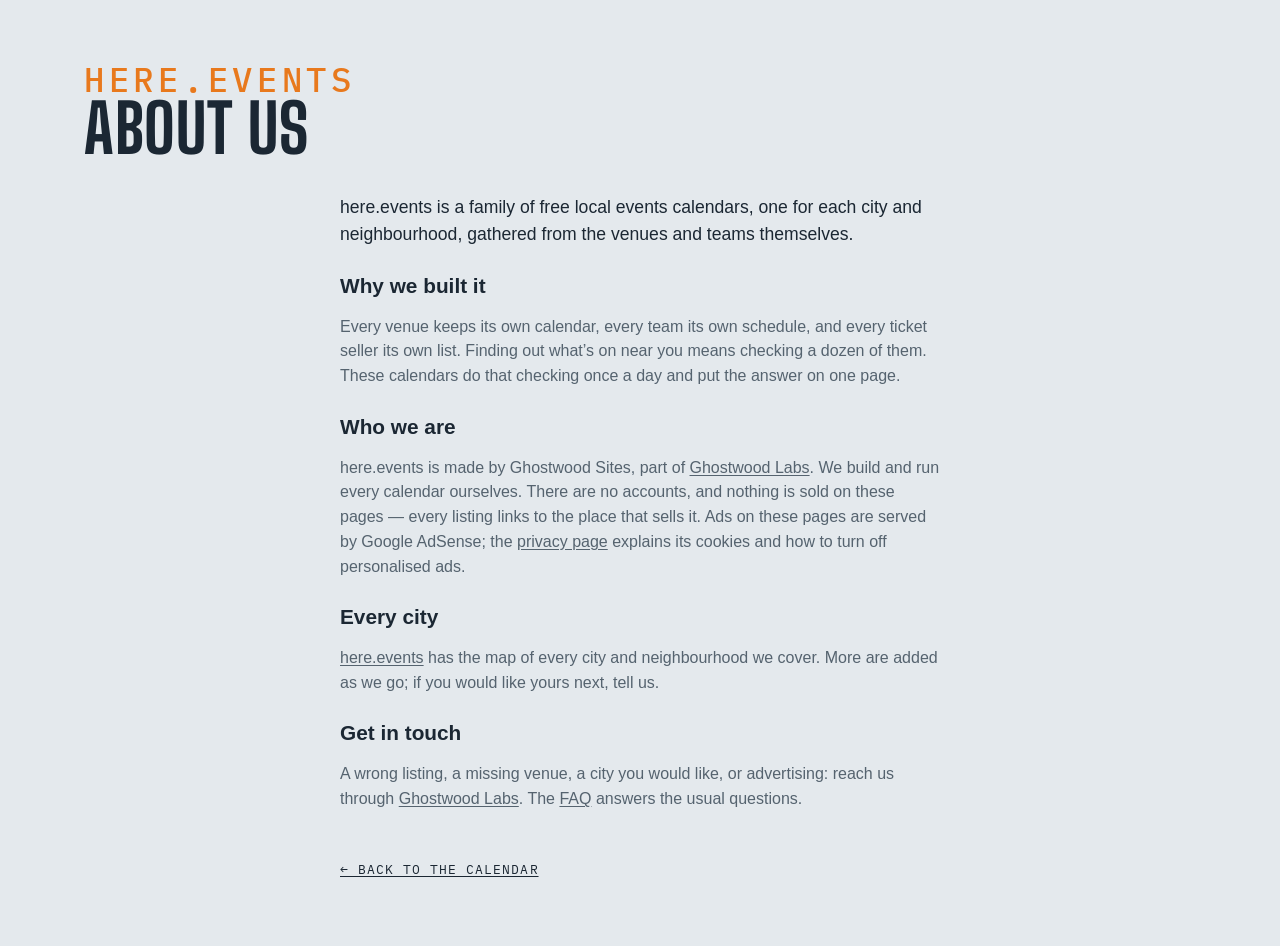
==== commit 00827765: "Footer: a Privacy link to here.events/privacy/; About and FAQ name AdSense instead of "no ads that f" ====
--- a/site/about.html
+++ b/site/about.html
@@ -57,7 +57,7 @@
   <p>Every venue keeps its own calendar, every team its own schedule, and every ticket seller its own list. Finding out what’s on near you means checking a dozen of them. These calendars do that checking once a day and put the answer on one page.</p>
 
   <h2>Who we are</h2>
-  <p>here.events is made by Ghostwood Sites, part of <a href="https://ghostwoodlabs.com/" rel="noopener">Ghostwood Labs</a>. We build and run every calendar ourselves. There are no accounts and no ads that follow you, and nothing is sold on these pages — every listing links to the place that sells it.</p>
+  <p>here.events is made by Ghostwood Sites, part of <a href="https://ghostwoodlabs.com/" rel="noopener">Ghostwood Labs</a>. We build and run every calendar ourselves. There are no accounts, and nothing is sold on these pages — every listing links to the place that sells it. Ads on these pages are served by Google AdSense; the <a href="https://here.events/privacy/">privacy page</a> explains its cookies and how to turn off personalised ads.</p>
 
   <h2>Every city</h2>
   <p><a href="https://here.events/">here.events</a> has the map of every city and neighbourhood we cover. More are added as we go; if you would like yours next, tell us.</p>
--- a/site/styles.css
+++ b/site/styles.css
@@ -404,6 +404,10 @@
 .fp-preset { font-size: .8rem; padding: .4em .85em; min-height: 2rem; }
 .fp-preset:hover { border-color: var(--ink-soft); }
 .fp-preset.is-on { background: var(--ink); color: var(--sky); border-color: var(--ink); }
+/* the panel's foot: Apply, pinned to the bottom edge while the panel scrolls (2026-11-05) */
+.fp-foot { position: sticky; bottom: -1rem; z-index: 1; display: flex; justify-content: flex-end; margin: 1.1rem -1.1rem -1rem; padding: .7rem 1.1rem; background: var(--mist); border-top: 1px solid var(--line); }
+.fp-foot .fp-apply { font-size: .9rem; font-weight: 600; padding: .45em 1.6em; min-height: 2.25rem; background: var(--ink); color: var(--sky); border-color: var(--ink); }
+.fp-foot .fp-apply:hover { background: color-mix(in srgb, var(--ink) 85%, var(--sky)); }
 .fp-group h3 {
   white-space: nowrap; /* never wraps (Steve, 2026-09-22) */
   font-family: var(--mono); font-size: .68rem; text-transform: uppercase;
@@ -868,6 +872,7 @@
 .pop-filter { display: flex; justify-content: center; gap: .5em; align-items: center; cursor: pointer; font-weight: 600; font-size: .88rem; margin: 0 0 .8rem; }
 .pop-filter input { accent-color: var(--ink); }
 .pop-filter[hidden] { display: none; } /* an author display beats the hidden attribute: say it outright (Teams mode has no filter to include) */
+.pop-filter-note { margin: -.45rem 0 .9rem; font-size: .68rem; } /* the filter row's footnote: the calendar keeps the filters it was added with (2026-11-05) */
 
 /* ---- share / embed: a <details> in the footer that opens UPWARD, its body
    floating over the list ---- */
@@ -977,6 +982,7 @@
 footer .foot-link { order: 1; } /* Advertise, Embed, Sources */
 footer #embed { order: 2; }
 footer #sources { order: 3; } /* a page link since 2026-10-29, still last on the row */
+footer #contact { order: 4; } /* the mailto, after Sources (2026-11-05) */
 /* the Advertise link: dressed as the Sources / Embed labels, after them */
 footer .foot-link { position: relative; top: -.5px; display: inline-flex; align-items: center; gap: .4rem; /* measured half a pixel under its neighbours' labels (Steve, 2026-09-15) */ font-family: var(--mono); font-size: .9rem; text-transform: uppercase; letter-spacing: .08em; color: var(--ink); text-decoration: none; padding: .2rem 0; white-space: nowrap; }
 footer .foot-link:hover { color: var(--ink-soft); }
@@ -1963,16 +1969,20 @@
 .lm-road { fill: none; stroke: var(--road); stroke-linecap: round; stroke-linejoin: round; stroke-width: calc(var(--u, 1) * .6); opacity: .45; }
 .lm-road-primary, .lm-road-trunk { stroke-width: calc(var(--u, 1) * .9); opacity: .6; }
 .lm-road-motorway { stroke-width: calc(var(--u, 1) * 1.5); opacity: .8; }
+.lm-boundary { fill: none; stroke: var(--lm-dot); stroke-width: calc(var(--u, 1) * 1.3); stroke-dasharray: calc(var(--u, 1) * 6) calc(var(--u, 1) * 3.5); stroke-linecap: round; stroke-linejoin: round; opacity: .7; pointer-events: none; } /* the city's or neighbourhood's own line (build-local-map.mjs `boundary`): dashed, the map dots' orange, over the roads and under the labels and pins */
 .lm-town { font-family: var(--mono); font-weight: 500; letter-spacing: .08em; text-transform: uppercase; fill: var(--ink-soft); paint-order: stroke; stroke: var(--mist); stroke-width: calc(var(--u, 1) * 3); stroke-linejoin: round; pointer-events: none; }
 .lm-town-dot { fill: var(--ink-soft); }
 .lm-water-name { font-family: var(--body); font-style: italic; letter-spacing: .04em; fill: color-mix(in srgb, var(--ink) 55%, #4da3f0); pointer-events: none; }
 .lm-peak { fill: none; stroke: var(--ink-soft); stroke-width: calc(var(--u, 1) * 1.2); stroke-linejoin: round; }
 .lm-peak-name { font-family: var(--mono); letter-spacing: .06em; fill: var(--ink-soft); opacity: .8; paint-order: stroke; stroke: var(--mist); stroke-width: calc(var(--u, 1) * 3); pointer-events: none; }
+:root { --lm-dot: #e8791d; } /* the map's dots: the Ghostwood orange, one shade per theme (Steve, 2026-10-30) */
+:root[data-theme="dark"] { --lm-dot: #f08a33; }
+@media (prefers-color-scheme: dark) { :root:not([data-theme="light"]) { --lm-dot: #f08a33; } }
 .lm-pin { cursor: pointer; outline: none; }
-.lm-pin circle { stroke: var(--mist); stroke-width: calc(var(--u, 1) * 1.6); transition: stroke-width .12s; }
-.lm-pin.is-empty circle { fill: var(--mist); stroke: var(--pin); stroke-dasharray: calc(var(--u, 1) * 2) calc(var(--u, 1) * 2); } /* nothing upcoming under the filters: a hollow ring in the room's colour */
+.lm-pin circle { fill: var(--pin); stroke: var(--mist); stroke-width: calc(var(--u, 1) * 1.6); transition: stroke-width .12s; }
+.lm-pin.is-empty circle { fill: var(--mist); stroke: var(--pin); stroke-dasharray: calc(var(--u, 1) * 2) calc(var(--u, 1) * 2); } /* nothing upcoming under the filters: a hollow ring */
 .lm-pin:hover circle, .lm-pin:focus-visible circle, .lm-pin.is-open circle { stroke: var(--ink); stroke-width: calc(var(--u, 1) * 2.4); }
-.lm-pin .lm-n { font-family: var(--mono); font-weight: 700; fill: var(--mist); text-anchor: middle; pointer-events: none; }
+.lm-pin .lm-n { font-family: var(--mono); font-weight: 700; fill: #141a20; text-anchor: middle; pointer-events: none; }
 .lm-pin.is-empty .lm-n { fill: var(--pin); }
 .lm-pin .lm-name { font-family: var(--body); font-weight: 600; fill: var(--ink); paint-order: stroke; stroke: var(--mist); stroke-width: calc(var(--u, 1) * 3.2); stroke-linejoin: round; pointer-events: none; }
 .lm-pin.is-empty .lm-name { fill: var(--ink-soft); font-weight: 500; }
@@ -1984,19 +1994,24 @@
 .lm-zoom button[data-z="me"] { margin-top: .3rem; } /* the crosshair: the visitor's own spot, a little apart from the zoom */
 .lm-zoom button.is-busy { opacity: .5; cursor: progress; }
 .lm-zoom button[aria-pressed="true"] { color: #2f7fd6; border-color: #2f7fd6; }
-.lm-city { cursor: pointer; }
-.lm-city-dot { fill: #1f8a4c; stroke: #fff; stroke-width: calc(var(--u, 1) * 1.5); }
-.lm-sign-board { fill: #0f7a45; stroke: #fff; stroke-width: calc(var(--u, 1) * 1); } /* one thin white line as the board's edge (Steve, 2026-10-26: 'the white border should actually be the border') */
-.lm-sign-hit { fill: #fff; opacity: 0; }
-.lm-city:hover .lm-sign-hit, .lm-city:focus-visible .lm-sign-hit { opacity: .14; }
-.lm-sign-name, .lm-sign-mi { font-family: var(--body); font-weight: 700; letter-spacing: .01em; fill: #fff; pointer-events: none; }
-.lm-sign-name { letter-spacing: .03em; }
+.lm-zoom button[data-z="cities"] { margin-top: .3rem; } /* Switch City (and Switch Neighbourhood under it): the other sites, a little apart from the zoom — in place of the green signposts (Steve, 2026-10-31) */
+.lm-zoom button[aria-expanded="true"] { color: var(--ink); border-color: var(--ink); }
+.lm-switch .lm-sw-list { list-style: none; margin: .1rem 0 .35rem; padding: 0; }
+.lm-switch .lm-sw-row { display: flex; align-items: baseline; gap: .55rem; padding: .45rem .1rem; border-top: 1px solid var(--line); color: var(--ink); text-decoration: none; font: 500 .9rem/1.25 var(--body); }
+.lm-switch li:first-child .lm-sw-row { border-top: 0; }
+.lm-switch a.lm-sw-row:hover .lm-sw-name, .lm-switch a.lm-sw-row:focus-visible .lm-sw-name { text-decoration: underline; text-underline-offset: .15em; }
+.lm-switch .lm-sw-name { flex: 1; min-width: 0; overflow: hidden; text-overflow: ellipsis; white-space: nowrap; }
+.lm-switch .lm-sw-tag { flex: none; font-family: var(--mono); font-size: .62rem; letter-spacing: .08em; text-transform: uppercase; color: var(--ink-soft); }
+.lm-switch .lm-sw-far { flex: none; font-family: var(--mono); font-size: .72rem; letter-spacing: .04em; color: var(--ink-soft); }
+.lm-switch .is-here .lm-sw-row { font-weight: 700; }
+.lm-switch .is-here .lm-sw-row::after { content: '✓'; flex: none; color: var(--ink-soft); }
+.lm-caption .lm-reset { font: inherit; letter-spacing: inherit; text-transform: inherit; color: var(--ink); background: none; border: 0; border-bottom: 1px solid currentColor; border-radius: 0; padding: 0; cursor: pointer; } /* the filters leave nothing on the map: one tap back to the default (Steve, 2026-10-31) */
+.lm-caption .lm-reset[hidden] { display: none; }
 .lm-me-dot { fill: #2f7fd6; stroke: var(--mist); stroke-width: calc(var(--u, 1) * 2); }
 .lm-me-acc { fill: #2f7fd6; fill-opacity: .14; stroke: #2f7fd6; stroke-opacity: .45; stroke-width: calc(var(--u, 1) * .8); animation: lm-pulse 2.4s ease-out infinite; transform-box: fill-box; transform-origin: center; }
 @keyframes lm-pulse { 0% { fill-opacity: .22; } 100% { fill-opacity: .08; } }
 .lm-pin.is-city circle { opacity: .78; } /* the rest of the city on a neighbourhood map: a shade quieter than the neighbourhood's own rooms */
 .lm-pin.is-city .lm-name { font-weight: 500; fill: var(--ink-soft); }
-.lm-pin .lm-stack { stroke: var(--mist); stroke-width: calc(var(--u, 1) * 1.6); } /* a group of venues (Steve, 2026-10-28): the next venues' discs peek out behind the first */
 .lm-pin.is-group .lm-name { font-weight: 700; }
 /* a group's card: one row a venue, folded like a reddit thread — [+] opens its next events under a thread line, [–] folds them */
 .lm-pop .lm-tree { margin: 0 0 .3rem; }
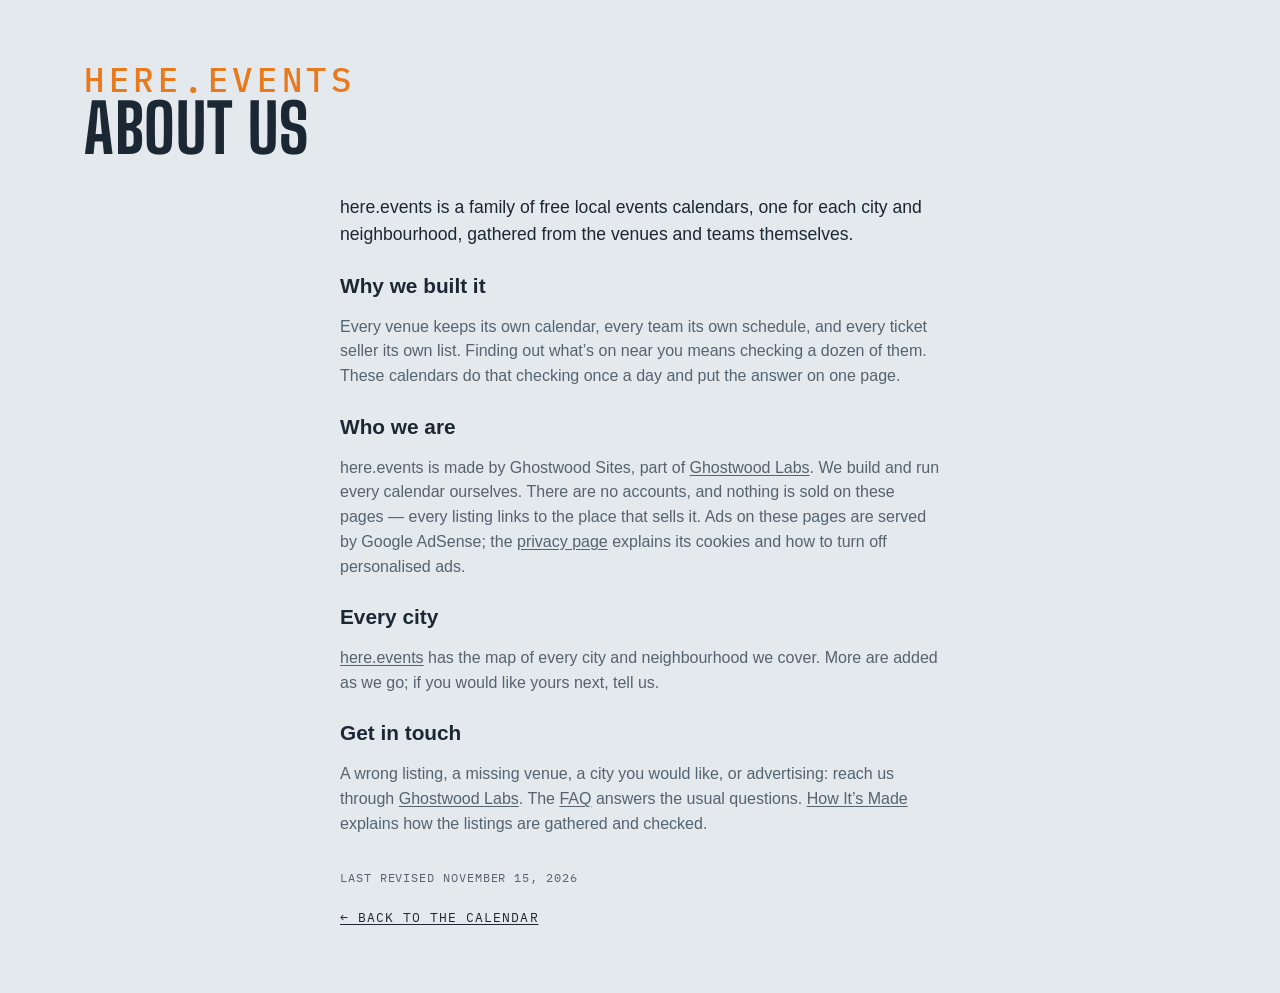
==== commit b2ad046a: "How It's Made page, Updated line, truthful sitemap dates A page on how the calendar is curated, link" ====
--- a/site/about.html
+++ b/site/about.html
@@ -63,8 +63,9 @@
   <p><a href="https://here.events/">here.events</a> has the map of every city and neighbourhood we cover. More are added as we go; if you would like yours next, tell us.</p>
 
   <h2>Get in touch</h2>
-  <p>A wrong listing, a missing venue, a city you would like, or advertising: reach us through <a href="https://ghostwoodlabs.com/" rel="noopener">Ghostwood Labs</a>. The <a href="faq.html">FAQ</a> answers the usual questions.</p>
+  <p>A wrong listing, a missing venue, a city you would like, or advertising: reach us through <a href="https://ghostwoodlabs.com/" rel="noopener">Ghostwood Labs</a>. The <a href="faq.html">FAQ</a> answers the usual questions. <a href="how.html">How It’s Made</a> explains how the listings are gathered and checked.</p>
 
+  <p class="ad-revised">Last revised <time datetime="2026-11-15">November 15, 2026</time></p>
   <a class="ad-back" href="./">← Back to the calendar</a>
 </main>
 </body>
--- a/site/styles.css
+++ b/site/styles.css
@@ -997,6 +997,11 @@
 .ad-page p, .ad-page li { color: var(--ink-soft); line-height: 1.55; }
 .ad-page ul { padding-left: 1.2rem; }
 .ad-page .ad-lead { font-size: 1.1rem; color: var(--ink); }
+.updated { margin: 1rem 0 -.6rem; font-family: var(--mono); font-size: .72rem; letter-spacing: .08em; text-transform: uppercase; color: var(--ink-soft); }
+.updated a { color: var(--ink); }
+body:has(#mapView:not([hidden])) .updated { display: none; }
+.ad-page .ad-revised { margin-top: 2rem; font-family: var(--mono); font-size: .72rem; letter-spacing: .08em; text-transform: uppercase; }
+.ad-page .ad-revised + .ad-back { margin-top: .6rem; }
 .ad-page .ad-back { display: inline-block; margin-top: 2rem; font-family: var(--mono); font-size: .8rem; text-transform: uppercase; letter-spacing: .08em; color: var(--ink); }
 footer .share summary { font-size: .9rem; white-space: nowrap; }
 .foot-inner.is-tight .share summary span, .foot-inner.is-tighter .gw-credit {
